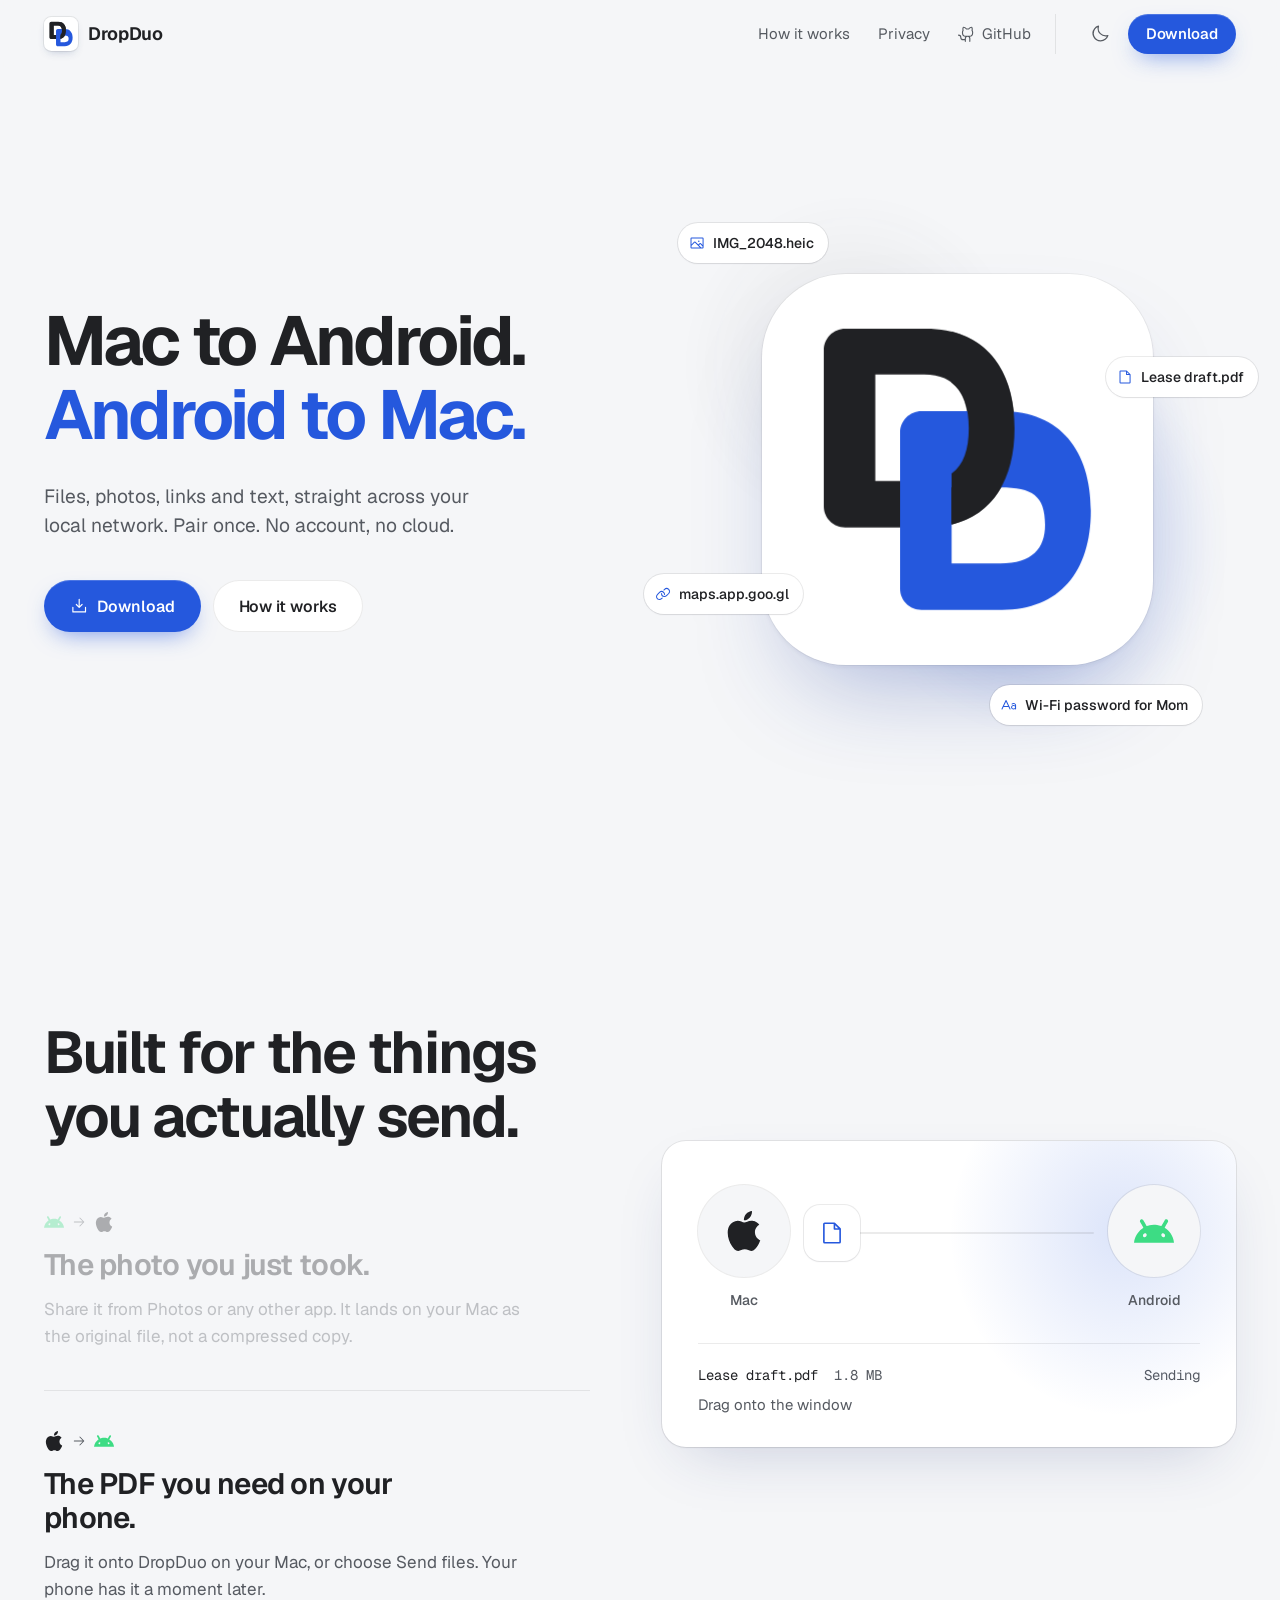
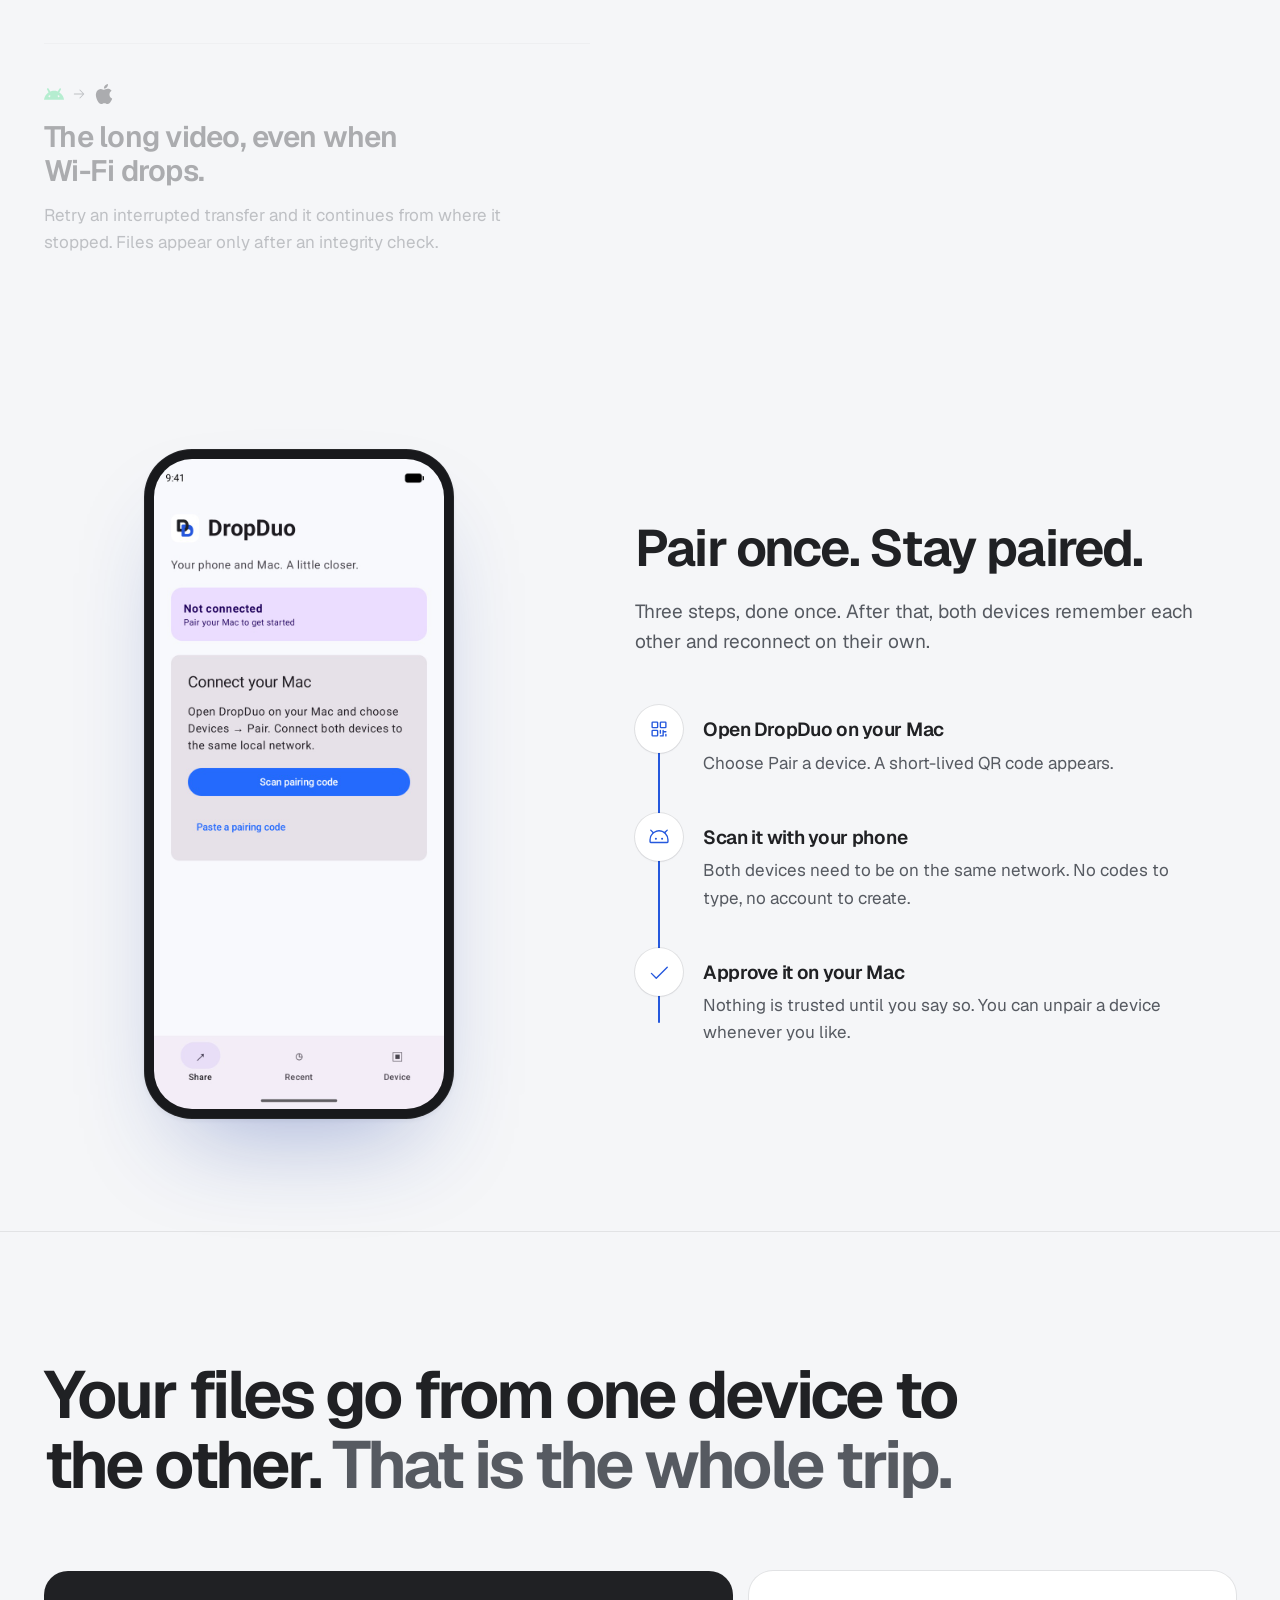
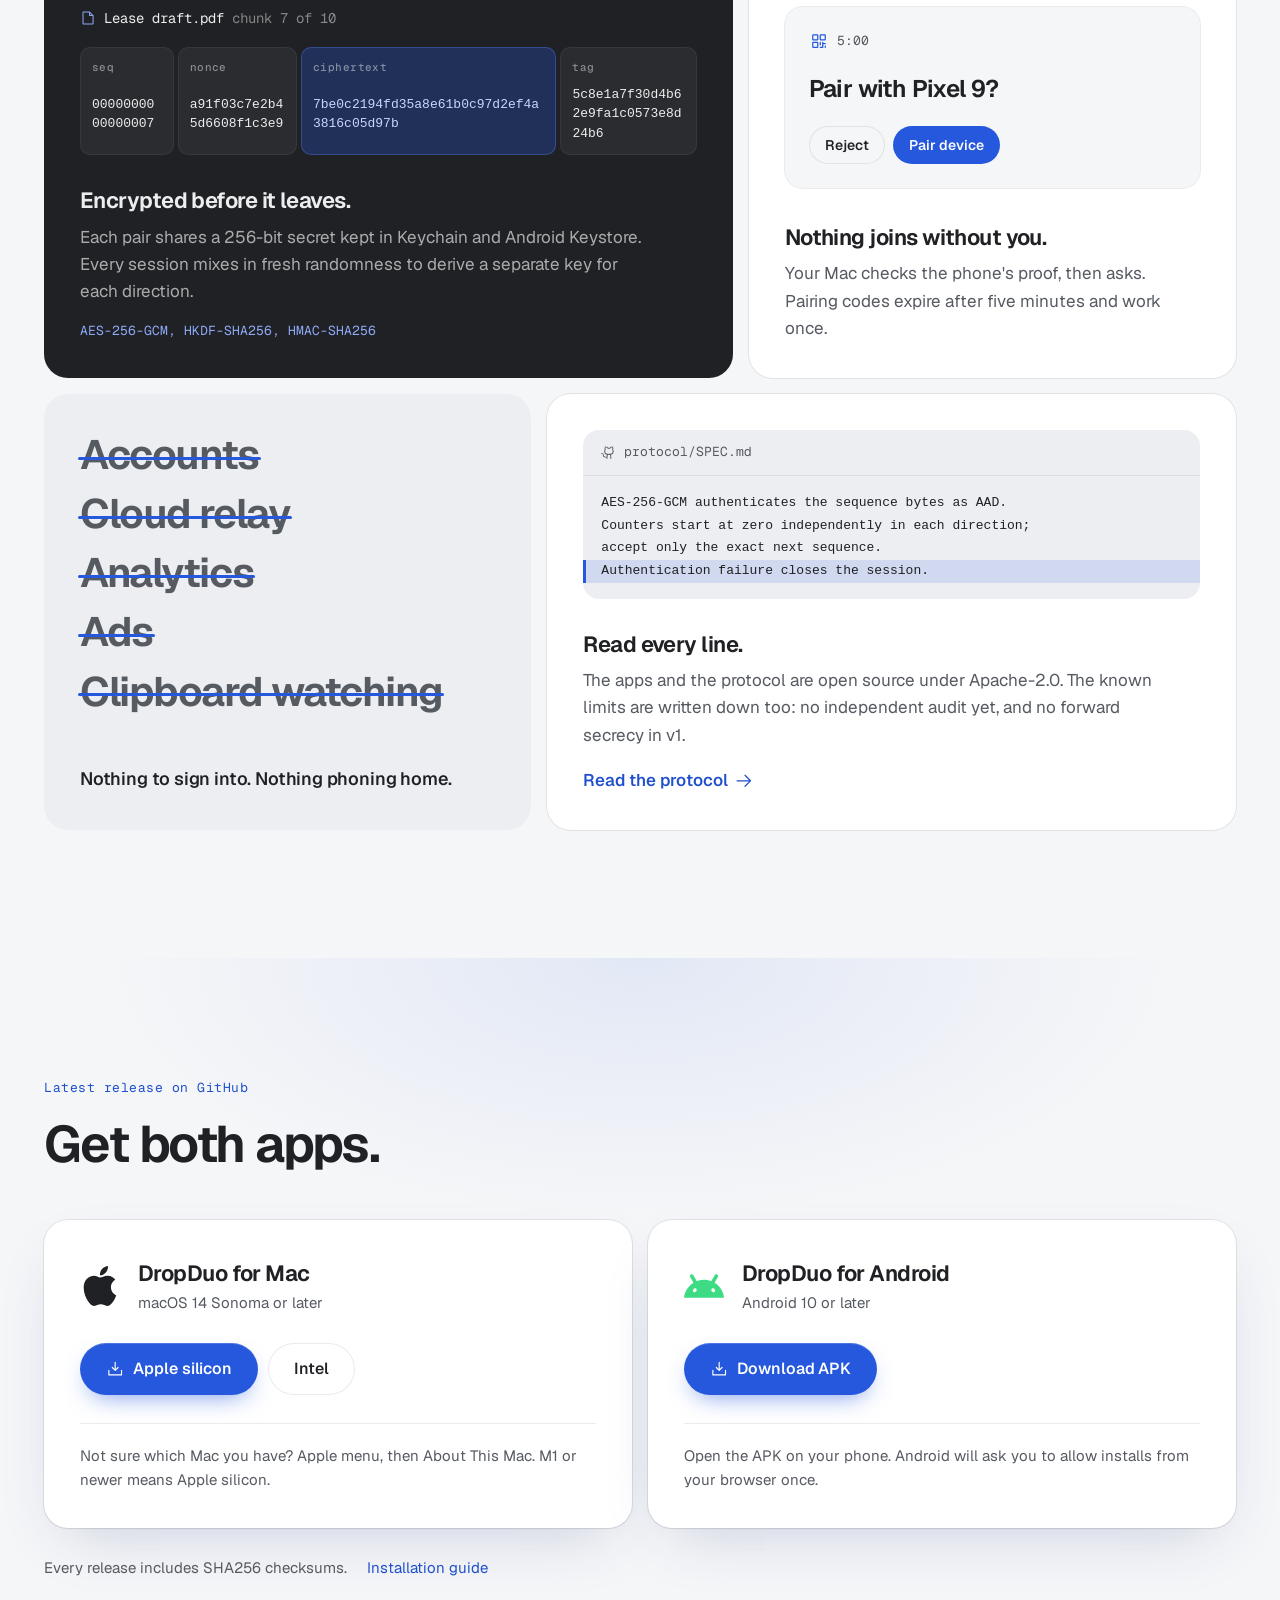
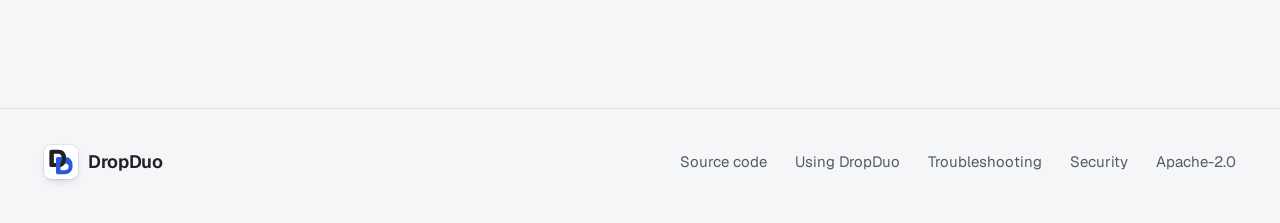
==== website/index.html @ bfbe0b77 "feat: turn privacy facts into concrete proof cards Replace the four icon-and-sentence facts with an " ====
<!doctype html>
<html lang="en">
<head>
  <meta charset="utf-8">
  <meta name="viewport" content="width=device-width, initial-scale=1, viewport-fit=cover">
  <title>DropDuo: share between your Mac and Android phone</title>
  <meta name="description" content="Native apps that send files, photos, links and text between your Mac and Android phone over your local network. Pair once. No account, no cloud.">
  <meta name="color-scheme" content="light dark">
  <meta name="theme-color" content="#F5F6F8">
  <meta property="og:type" content="website">
  <meta property="og:title" content="DropDuo">
  <meta property="og:description" content="Mac to Android. Android to Mac. Files, photos, links and text over your local network.">
  <meta property="og:image" content="assets/brand/dropduo-icon.png">
  <link rel="icon" href="assets/brand/dropduo-icon.svg" type="image/svg+xml">
  <link rel="apple-touch-icon" href="assets/brand/dropduo-icon.png">
  <link rel="preload" href="assets/fonts/Geist-Variable.woff2" as="font" type="font/woff2" crossorigin>
  <link rel="stylesheet" href="styles.css">
  <script>
    // Apply the saved or system theme before first paint to avoid a flash.
    (() => {
      const root = document.documentElement;
      let saved = null;
      try { saved = localStorage.getItem("dropduo:theme"); } catch {}
      const dark = saved ? saved === "dark" : matchMedia("(prefers-color-scheme: dark)").matches;
      root.dataset.theme = dark ? "dark" : "light";
      root.classList.add("js");
      document.querySelector('meta[name="theme-color"]').content = dark ? "#0D0E10" : "#F5F6F8";
    })();
  </script>
  <script src="main.js" defer></script>
</head>
<body>
  <!-- Mark geometry mirrors branding/mark.json. Regenerate both together if the mark changes. -->
  <svg width="0" height="0" class="sr-only" aria-hidden="true">
    <defs>
      <path id="dd-ink" fill-rule="evenodd" d="M 218 154 H 429 C 582 154 662 258 662 415 C 662 575 580 675 429 675 H 218 C 187 675 162 650 162 620 V 210 C 162 179 187 154 218 154 Z M 297 274 H 425 C 509 274 542 330 542 415 C 542 501 509 553 425 553 H 297 Z"/>
      <path id="dd-cobalt" fill-rule="evenodd" d="M 418 370 H 629 C 782 370 862 474 862 631 C 862 791 780 891 629 891 H 418 C 387 891 362 866 362 836 V 426 C 362 395 387 370 418 370 Z M 497 570 H 625 C 709 570 742 592 742 668 C 742 729 709 769 625 769 H 497 Z"/>
      <clipPath id="dd-front"><rect x="497" y="154" width="165" height="521"/></clipPath>
      <symbol id="dd-mark" viewBox="0 0 1024 1024">
        <g transform="translate(0 -10.5)">
          <use href="#dd-ink" fill="#202124"/>
          <use href="#dd-cobalt" fill="#2558DD"/>
          <use href="#dd-ink" fill="#202124" clip-path="url(#dd-front)"/>
        </g>
      </symbol>
    </defs>
  </svg>

  <a class="skip" href="#main">Skip to content</a>

  <header class="nav">
    <div class="wrap nav__inner">
      <a class="brand" href="#top" aria-label="DropDuo home">
        <span class="brand__tile"><svg aria-hidden="true"><use href="#dd-mark"/></svg></span>
        <span class="brand__name">DropDuo</span>
      </a>
      <nav class="nav__primary" aria-label="Primary">
        <ul class="nav__links">
          <li><a href="#pair">How it works</a></li>
          <li><a href="#privacy">Privacy</a></li>
          <li><a href="https://github.com/rohit-yadavv/dropduo"><svg class="i" aria-hidden="true"><use href="assets/icons.svg#github-logo"/></svg>GitHub</a></li>
        </ul>
      </nav>
      <div class="nav__actions">
        <button class="theme-toggle" type="button" data-theme-toggle aria-label="Switch to dark theme">
          <svg class="i theme-toggle__moon" aria-hidden="true"><use href="assets/icons.svg#moon"/></svg>
          <svg class="i theme-toggle__sun" aria-hidden="true"><use href="assets/icons.svg#sun"/></svg>
        </button>
        <a class="btn btn--small btn--primary" href="#download">Download</a>
      </div>
    </div>
  </header>

  <main id="main">
    <section class="hero" id="top">
      <div class="wrap hero__grid">
        <div class="hero__copy">
          <h1 class="hero__title">
            <span class="line"><span class="line__in">Mac to Android.</span></span>
            <span class="line line--cobalt"><span class="line__in">Android to Mac.</span></span>
          </h1>
          <p class="hero__sub enter" style="--d: 360ms">Files, photos, links and text, straight across your local network. Pair once. No account, no cloud.</p>
          <div class="hero__ctas enter" style="--d: 480ms">
            <a class="btn btn--primary" href="#download" data-platform-cta>
              <svg class="i" aria-hidden="true"><use href="assets/icons.svg#download-simple"/></svg>
              <span data-platform-label>Download</span>
            </a>
            <a class="btn btn--ghost" href="#pair">How it works</a>
          </div>
        </div>

        <div class="hero__visual" data-tilt aria-hidden="true">
          <div class="halo"></div>
          <div class="tile">
            <svg class="tile__mark" viewBox="0 0 1024 1024">
              <g transform="translate(0 -10.5)">
                <g class="d d--ink"><use href="#dd-ink" fill="#202124"/></g>
                <g class="d d--cobalt"><use href="#dd-cobalt" fill="#2558DD"/></g>
                <g class="d d--weave"><use href="#dd-ink" fill="#202124" clip-path="url(#dd-front)"/></g>
              </g>
            </svg>
          </div>
          <span class="chip chip--a" style="--d: 1050ms"><svg class="i"><use href="assets/icons.svg#image"/></svg>IMG_2048.heic</span>
          <span class="chip chip--b" style="--d: 1150ms"><svg class="i"><use href="assets/icons.svg#file"/></svg>Lease draft.pdf</span>
          <span class="chip chip--c" style="--d: 1250ms"><svg class="i"><use href="assets/icons.svg#link"/></svg>maps.app.goo.gl</span>
          <span class="chip chip--d" style="--d: 1350ms"><svg class="i"><use href="assets/icons.svg#text-aa"/></svg>Wi-Fi password for Mom</span>
        </div>
      </div>
    </section>

    <section class="sends" aria-labelledby="sends-title">
      <div class="wrap sends__grid">
        <div class="sends__list">
          <h2 class="section-title reveal" id="sends-title">Built for the things you actually send.</h2>
          <ol>
            <li class="send is-active" tabindex="0" data-dir="a2m" data-icon="image" data-name="IMG_2048.heic" data-size="4.2 MB" data-how="Android share sheet">
              <span class="send__dir"><svg class="i" aria-hidden="true"><use href="assets/icons.svg#brand-android"/></svg><span class="sr-only">Android to Mac</span><svg class="i send__arrow" aria-hidden="true"><use href="assets/icons.svg#arrow-right"/></svg><svg class="i" aria-hidden="true"><use href="assets/icons.svg#brand-apple"/></svg></span>
              <h3>The photo you just took.</h3>
              <p>Share it from Photos or any other app. It lands on your Mac as the original file, not a compressed copy.</p>
            </li>
            <li class="send" tabindex="0" data-dir="m2a" data-icon="file" data-name="Lease draft.pdf" data-size="1.8 MB" data-how="Drag onto the window">
              <span class="send__dir"><svg class="i" aria-hidden="true"><use href="assets/icons.svg#brand-apple"/></svg><span class="sr-only">Mac to Android</span><svg class="i send__arrow" aria-hidden="true"><use href="assets/icons.svg#arrow-right"/></svg><svg class="i" aria-hidden="true"><use href="assets/icons.svg#brand-android"/></svg></span>
              <h3>The PDF you need on your phone.</h3>
              <p>Drag it onto DropDuo on your Mac, or choose Send files. Your phone has it a moment later.</p>
            </li>
            <li class="send" tabindex="0" data-dir="a2m" data-icon="film-strip" data-name="Trip to Kasol.mov" data-size="2.4 GB" data-how="Resumes after a retry" data-mode="resume">
              <span class="send__dir"><svg class="i" aria-hidden="true"><use href="assets/icons.svg#brand-android"/></svg><span class="sr-only">Android to Mac</span><svg class="i send__arrow" aria-hidden="true"><use href="assets/icons.svg#arrow-right"/></svg><svg class="i" aria-hidden="true"><use href="assets/icons.svg#brand-apple"/></svg></span>
              <h3>The long video, even when Wi-Fi drops.</h3>
              <p>Retry an interrupted transfer and it continues from where it stopped. Files appear only after an integrity check.</p>
            </li>
          </ol>
        </div>

        <div class="stage" data-stage aria-hidden="true">
          <div class="stage__panel">
            <div class="stage__row">
              <div class="end" data-end="mac">
                <span class="end__disc"><svg><use href="assets/icons.svg#brand-apple"/></svg></span>
                <span class="end__name">Mac</span>
              </div>
              <div class="track" data-track>
                <span class="track__line"></span>
                <span class="track__fill" data-fill></span>
                <span class="token" data-token>
                  <span class="token__card"><svg class="i"><use data-token-icon href="assets/icons.svg#image"/></svg></span>
                </span>
              </div>
              <div class="end" data-end="android">
                <span class="end__disc end__disc--android"><svg><use href="assets/icons.svg#brand-android"/></svg></span>
                <span class="end__name">Android</span>
              </div>
            </div>
            <div class="stage__meta">
              <p class="stage__file"><span data-stage-name>IMG_2048.heic</span> <span class="stage__size" data-stage-size>4.2 MB</span></p>
              <p class="stage__status" data-stage-status>Ready</p>
            </div>
            <p class="stage__how" data-stage-how>Android share sheet</p>
          </div>
        </div>
      </div>
    </section>

    <section class="pair" id="pair" aria-labelledby="pair-title">
      <div class="wrap pair__grid">
        <div class="pair__device reveal">
          <div class="phone">
            <img class="shot--light" src="assets/img/android-home.jpg" width="720" height="1616" loading="lazy" decoding="async" alt="DropDuo on Android, ready to scan a pairing code from your Mac.">
            <img class="shot--dark" src="assets/img/android-home-dark.jpg" width="720" height="1616" loading="lazy" decoding="async" alt="DropDuo on Android, ready to scan a pairing code from your Mac.">
          </div>
        </div>
        <div class="pair__copy">
          <h2 class="section-title reveal" id="pair-title">Pair once. Stay paired.</h2>
          <p class="lede reveal">Three steps, done once. After that, both devices remember each other and reconnect on their own.</p>
          <ol class="steps">
            <li class="step reveal">
              <span class="step__icon"><svg class="i" aria-hidden="true"><use href="assets/icons.svg#qr-code"/></svg></span>
              <div>
                <h3>Open DropDuo on your Mac</h3>
                <p>Choose Pair a device. A short-lived QR code appears.</p>
              </div>
            </li>
            <li class="step reveal">
              <span class="step__icon"><svg class="i" aria-hidden="true"><use href="assets/icons.svg#android-logo"/></svg></span>
              <div>
                <h3>Scan it with your phone</h3>
                <p>Both devices need to be on the same network. No codes to type, no account to create.</p>
              </div>
            </li>
            <li class="step reveal">
              <span class="step__icon"><svg class="i" aria-hidden="true"><use href="assets/icons.svg#check"/></svg></span>
              <div>
                <h3>Approve it on your Mac</h3>
                <p>Nothing is trusted until you say so. You can unpair a device whenever you like.</p>
              </div>
            </li>
          </ol>
        </div>
      </div>
    </section>

    <section class="privacy" id="privacy" aria-labelledby="privacy-title">
      <div class="wrap">
        <h2 class="manifesto reveal" id="privacy-title">Your files go from one device to the other. <span>That is the whole trip.</span></h2>
        <ul class="facts">
          <li class="proof proof--wire reveal">
            <div class="wire" aria-hidden="true">
              <p class="wire__plain"><svg class="i"><use href="assets/icons.svg#file"/></svg>Lease draft.pdf <span data-wire-chunk>chunk 7 of 10</span></p>
              <div class="wire__frame" data-wire>
                <span class="seg seg--seq"><b>seq</b><code data-wire-seq>0000000000000007</code></span>
                <span class="seg seg--nonce"><b>nonce</b><code data-scramble="24">a91f03c7e2b45d6608f1c3e9</code></span>
                <span class="seg seg--cipher"><b>ciphertext</b><code data-scramble="40">7be0c2194fd35a8e61b0c97d2ef4a3816c05d97b</code></span>
                <span class="seg seg--tag"><b>tag</b><code data-scramble="32">5c8e1a7f30d4b62e9fa1c0573e8d24b6</code></span>
              </div>
            </div>
            <div class="proof__text">
              <h3>Encrypted before it leaves.</h3>
              <p>Each pair shares a 256-bit secret kept in Keychain and Android Keystore. Every session mixes in fresh randomness to derive a separate key for each direction.</p>
              <p class="proof__spec">AES-256-GCM, HKDF-SHA256, HMAC-SHA256</p>
            </div>
          </li>

          <li class="proof proof--approve reveal" style="--d: 80ms">
            <div class="approve" aria-hidden="true">
              <span class="approve__qr"><svg class="i"><use href="assets/icons.svg#qr-code"/></svg><span data-countdown>5:00</span></span>
              <p class="approve__ask">Pair with Pixel 9?</p>
              <span class="approve__buttons"><span class="approve__btn">Reject</span><span class="approve__btn approve__btn--yes">Pair device</span></span>
            </div>
            <div class="proof__text">
              <h3>Nothing joins without you.</h3>
              <p>Your Mac checks the phone's proof, then asks. Pairing codes expire after five minutes and work once.</p>
            </div>
          </li>

          <li class="proof proof--absent reveal">
            <h3 class="sr-only">What DropDuo does not have</h3>
            <ul class="absent">
              <li style="--i: 0">Accounts</li>
              <li style="--i: 1">Cloud relay</li>
              <li style="--i: 2">Analytics</li>
              <li style="--i: 3">Ads</li>
              <li style="--i: 4">Clipboard watching</li>
            </ul>
            <p class="proof__note">Nothing to sign into. Nothing phoning home.</p>
          </li>

          <li class="proof proof--spec reveal" style="--d: 80ms">
            <figure class="spec">
              <figcaption><svg class="i" aria-hidden="true"><use href="assets/icons.svg#github-logo"/></svg>protocol/SPEC.md</figcaption>
              <pre><code><span class="spec__line">AES-256-GCM authenticates the sequence bytes as AAD.</span><span class="spec__line">Counters start at zero independently in each direction;</span><span class="spec__line">accept only the exact next sequence.</span><span class="spec__line spec__line--mark">Authentication failure closes the session.</span></code></pre>
            </figure>
            <div class="proof__text">
              <h3>Read every line.</h3>
              <p>The apps and the protocol are open source under Apache-2.0. The known limits are written down too: no independent audit yet, and no forward secrecy in v1.</p>
              <a class="proof__link" href="https://github.com/rohit-yadavv/dropduo/blob/develop/protocol/SPEC.md">Read the protocol<svg class="i" aria-hidden="true"><use href="assets/icons.svg#arrow-right"/></svg></a>
            </div>
          </li>
        </ul>
      </div>
    </section>

    <section class="download" id="download" aria-labelledby="download-title">
      <div class="wrap">
        <p class="eyebrow reveal" data-release-status>Checking the latest release</p>
        <h2 class="section-title reveal" id="download-title">Get both apps.</h2>

        <div class="platforms" data-release-state="loading">
          <article class="platform reveal" data-platform="mac">
            <div class="platform__head">
              <svg class="platform__logo" aria-hidden="true"><use href="assets/icons.svg#brand-apple"/></svg>
              <div>
                <h3>DropDuo for Mac</h3>
                <p class="platform__req">macOS 14 Sonoma or later</p>
              </div>
            </div>
            <div class="platform__actions" data-ready>
              <a class="btn btn--primary" data-asset="mac-arm64" href="https://github.com/rohit-yadavv/dropduo/releases">
                <svg class="i" aria-hidden="true"><use href="assets/icons.svg#download-simple"/></svg>Apple silicon
              </a>
              <a class="btn btn--ghost" data-asset="mac-x86_64" href="https://github.com/rohit-yadavv/dropduo/releases">Intel</a>
            </div>
            <div class="platform__skeleton" aria-hidden="true"><span></span><span></span></div>
            <p class="platform__soon" data-soon>Signed build arrives with the first public release.</p>
            <p class="platform__note">Not sure which Mac you have? Apple menu, then About This Mac. M1 or newer means Apple silicon.</p>
          </article>

          <article class="platform reveal" style="--d: 80ms" data-platform="android">
            <div class="platform__head">
              <svg class="platform__logo platform__logo--android" aria-hidden="true"><use href="assets/icons.svg#brand-android"/></svg>
              <div>
                <h3>DropDuo for Android</h3>
                <p class="platform__req">Android 10 or later</p>
              </div>
            </div>
            <div class="platform__actions" data-ready>
              <a class="btn btn--primary" data-asset="android" href="https://github.com/rohit-yadavv/dropduo/releases">
                <svg class="i" aria-hidden="true"><use href="assets/icons.svg#download-simple"/></svg>Download APK
              </a>
            </div>
            <div class="platform__skeleton" aria-hidden="true"><span></span></div>
            <p class="platform__soon" data-soon>Signed build arrives with the first public release.</p>
            <p class="platform__note">Open the APK on your phone. Android will ask you to allow installs from your browser once.</p>
          </article>

          <div class="pending" data-pending>
            <h3>The first public release is on its way.</h3>
            <p>Until it ships, testers can try development builds from GitHub. Watch the repository to hear when signed releases land.</p>
            <div class="pending__actions">
              <a class="btn btn--primary" href="https://github.com/rohit-yadavv/dropduo/blob/develop/docs/downloads.md#development-downloads-available-now">Development builds</a>
              <a class="btn btn--ghost" href="https://github.com/rohit-yadavv/dropduo/releases">
                <svg class="i" aria-hidden="true"><use href="assets/icons.svg#github-logo"/></svg>Watch releases
              </a>
            </div>
          </div>
        </div>

        <p class="fineprint reveal">
          <span data-release-notes>Every release includes SHA256 checksums.</span>
          <a href="https://github.com/rohit-yadavv/dropduo/blob/develop/docs/downloads.md">Installation guide</a>
        </p>
      </div>
    </section>
  </main>

  <footer class="footer">
    <div class="wrap footer__inner">
      <a class="brand" href="#top" aria-label="DropDuo home">
        <span class="brand__tile"><svg aria-hidden="true"><use href="#dd-mark"/></svg></span>
        <span class="brand__name">DropDuo</span>
      </a>
      <ul class="footer__links">
        <li><a href="https://github.com/rohit-yadavv/dropduo">Source code</a></li>
        <li><a href="https://github.com/rohit-yadavv/dropduo/blob/develop/docs/usage.md">Using DropDuo</a></li>
        <li><a href="https://github.com/rohit-yadavv/dropduo/blob/develop/docs/troubleshooting.md">Troubleshooting</a></li>
        <li><a href="https://github.com/rohit-yadavv/dropduo/blob/develop/SECURITY.md">Security</a></li>
        <li><a href="https://github.com/rohit-yadavv/dropduo/blob/develop/LICENSE">Apache-2.0</a></li>
      </ul>
    </div>
  </footer>
</body>
</html>
---- website/styles.css ----
/*
  DropDuo website.
  Palette follows branding/README.md: ink #202124, cobalt #2558DD, white tile.
  Shape rule: interactive controls are full pills, surfaces use --radius (24px),
  the app tile uses the icon's 220/1024 corner ratio.
  Layers: nav 10, skip link 20. Nothing else sets z-index.
*/

@font-face {
  font-family: "Geist";
  src: url("assets/fonts/Geist-Variable.woff2") format("woff2");
  font-weight: 100 900;
  font-display: swap;
}

@font-face {
  font-family: "Geist Mono";
  src: url("assets/fonts/GeistMono-Variable.woff2") format("woff2");
  font-weight: 100 900;
  font-display: swap;
}

:root {
  --ink: #202124;
  --cobalt: #2558DD;
  --cobalt-deep: #1C47B8;

  --bg: #F5F6F8;
  --surface: #FFFFFF;
  --surface-2: #ECEEF2;
  --text: #202124;
  --muted: #565A61;
  --line: rgb(32 33 36 / 0.09);
  --accent-text: #1F4FCC;
  --icon: #2558DD;
  --headline-accent: #2558DD;
  --token-bg: #FFFFFF;
  --wire-bg: #202124;
  --shadow: 0 1px 2px rgb(32 40 70 / 0.06), 0 24px 60px -24px rgb(32 52 120 / 0.22);
  --shadow-lg: 0 2px 4px rgb(32 40 70 / 0.06), 0 50px 100px -40px rgb(28 60 160 / 0.38);

  --radius: 24px;
  --ease: cubic-bezier(0.16, 1, 0.3, 1);
  --spring: cubic-bezier(0.34, 1.36, 0.64, 1);
  --font: "Geist", ui-sans-serif, -apple-system, BlinkMacSystemFont, "Segoe UI", Roboto, sans-serif;
  --mono: "Geist Mono", ui-monospace, "SF Mono", Menlo, monospace;

  color-scheme: light dark;
}

:root[data-theme="dark"] {
  --bg: #0D0E10;
  --surface: #16181B;
  --surface-2: #1D2024;
  --text: #ECEDEF;
  --muted: #A0A5AD;
  --line: rgb(255 255 255 / 0.08);
  --accent-text: #8EA9F7;
  --shadow: 0 1px 0 rgb(255 255 255 / 0.04) inset, 0 24px 60px -24px rgb(0 0 0 / 0.7);
  --shadow-lg: 0 50px 100px -40px rgb(0 0 0 / 0.8), 0 0 0 1px rgb(255 255 255 / 0.06);
  --icon: #6E92F2;
  --headline-accent: #5B83F0;
  --token-bg: #1D2024;
  --wire-bg: #121A2E;
  color-scheme: dark;
}

:root[data-theme="light"] { color-scheme: light; }

*,
*::before,
*::after { box-sizing: border-box; }

html {
  -webkit-text-size-adjust: 100%;
  scroll-behavior: smooth;
  scroll-padding-top: 88px;
}

body {
  margin: 0;
  background: var(--bg);
  color: var(--text);
  font-family: var(--font);
  font-size: 1.0625rem;
  line-height: 1.6;
  -webkit-font-smoothing: antialiased;
  text-rendering: optimizeLegibility;
  overflow-x: hidden;
}

h1, h2, h3, p, ul, ol { margin: 0; }
ul, ol { padding: 0; list-style: none; }
img { display: block; max-width: 100%; height: auto; }
a { color: inherit; text-decoration: none; }

:focus-visible {
  outline: 2px solid var(--cobalt);
  outline-offset: 3px;
  border-radius: 8px;
}

.sr-only {
  position: absolute;
  width: 1px;
  height: 1px;
  overflow: hidden;
  clip: rect(0 0 0 0);
  white-space: nowrap;
}

.skip {
  position: fixed;
  top: 12px;
  left: 12px;
  z-index: 20;
  padding: 10px 16px;
  border-radius: 999px;
  background: var(--ink);
  color: #fff;
  transform: translateY(-200%);
}
.skip:focus { transform: none; }

.wrap {
  width: 100%;
  max-width: 1240px;
  margin: 0 auto;
  padding: 0 24px;
}

.i {
  width: 1.15em;
  height: 1.15em;
  flex: none;
}

/* Buttons */

.btn {
  display: inline-flex;
  align-items: center;
  justify-content: center;
  gap: 0.55em;
  min-height: 52px;
  padding: 0 26px;
  border-radius: 999px;
  font-weight: 560;
  font-size: 1rem;
  letter-spacing: -0.005em;
  white-space: nowrap;
  transition: transform 0.35s var(--ease), background-color 0.25s, box-shadow 0.35s var(--ease), color 0.25s;
}
.btn:active { transform: translateY(1px) scale(0.98); }

.btn--primary {
  background: var(--cobalt);
  color: #fff;
  box-shadow: 0 1px 0 rgb(255 255 255 / 0.18) inset, 0 10px 24px -10px rgb(37 88 221 / 0.65);
}
.btn--primary:hover {
  background: var(--cobalt-deep);
  box-shadow: 0 1px 0 rgb(255 255 255 / 0.18) inset, 0 16px 32px -12px rgb(37 88 221 / 0.75);
}

.btn--ghost {
  color: var(--text);
  box-shadow: 0 0 0 1px var(--line) inset;
  background: var(--surface);
}
.btn--ghost:hover { box-shadow: 0 0 0 1px color-mix(in srgb, var(--text) 30%, transparent) inset; }

.btn--small {
  min-height: 40px;
  padding: 0 18px;
  font-size: 0.9375rem;
}

/* Navigation */

.nav {
  position: sticky;
  top: 0;
  z-index: 10;
  background: color-mix(in srgb, var(--bg) 78%, transparent);
  backdrop-filter: saturate(170%) blur(18px);
  -webkit-backdrop-filter: saturate(170%) blur(18px);
  border-bottom: 1px solid transparent;
  transition: border-color 0.3s;
}
.nav.is-scrolled { border-bottom-color: var(--line); }

@media (prefers-reduced-transparency: reduce) {
  .nav { background: var(--bg); backdrop-filter: none; -webkit-backdrop-filter: none; }
}

.nav__inner {
  display: flex;
  align-items: center;
  justify-content: space-between;
  height: 68px;
}

.brand {
  display: inline-flex;
  align-items: center;
  gap: 10px;
  font-weight: 650;
  font-size: 1.125rem;
  letter-spacing: -0.02em;
}
.brand__tile {
  display: grid;
  place-items: center;
  width: 34px;
  height: 34px;
  border-radius: 21.5%;
  background: #fff;
  box-shadow: 0 0 0 1px rgb(32 33 36 / 0.08), 0 4px 10px -4px rgb(32 52 120 / 0.3);
}
.brand__tile svg { width: 100%; height: 100%; }

.nav__primary { margin-left: auto; }

.nav__links {
  display: flex;
  align-items: center;
  gap: 28px;
  font-size: 0.9375rem;
  color: var(--muted);
}
.nav__links a {
  display: inline-flex;
  align-items: center;
  gap: 6px;
  height: 40px;
  transition: color 0.2s;
}
.nav__links a:hover { color: var(--text); }
.nav__links .i { width: 18px; height: 18px; }

/* Utility actions sit apart from the text links, behind a hairline. */
.nav__actions {
  display: flex;
  align-items: center;
  gap: 8px;
  margin-left: 24px;
  padding-left: 24px;
  border-left: 1px solid var(--line);
}

@media (max-width: 767px) {
  .nav__primary { display: none; }
  .nav__actions { margin-left: auto; padding-left: 0; border-left: 0; }
}

/* Theme toggle */

.theme-toggle {
  position: relative;
  display: grid;
  place-items: center;
  width: 40px;
  height: 40px;
  padding: 0;
  border: 0;
  border-radius: 999px;
  background: transparent;
  color: var(--muted);
  cursor: pointer;
  transition: color 0.2s, background-color 0.2s, transform 0.35s var(--ease);
}
.theme-toggle:hover { color: var(--text); background: var(--surface-2); }
.theme-toggle:active { transform: scale(0.94); }
.theme-toggle .i {
  position: absolute;
  width: 20px;
  height: 20px;
  transition: opacity 0.3s var(--ease), transform 0.5s var(--spring);
}
.theme-toggle .theme-toggle__sun { opacity: 0; transform: rotate(-90deg) scale(0.5); }
:root[data-theme="dark"] .theme-toggle .theme-toggle__sun { opacity: 1; transform: none; }
:root[data-theme="dark"] .theme-toggle .theme-toggle__moon { opacity: 0; transform: rotate(90deg) scale(0.5); }

.shot--dark { display: none; }
:root[data-theme="dark"] .shot--light { display: none; }
:root[data-theme="dark"] .shot--dark { display: block; }

::view-transition-old(root),
::view-transition-new(root) { animation-duration: 0.45s; }

/* Hero */

.hero {
  position: relative;
  overflow: clip;
}

.hero__grid {
  display: grid;
  grid-template-columns: minmax(0, 1.05fr) minmax(0, 1fr);
  align-items: center;
  gap: 48px;
  min-height: calc(100dvh - 68px);
  padding-top: 40px;
  padding-bottom: 72px;
}

.hero__title {
  font-size: clamp(2.5rem, 5.4vw, 4.6rem);
  font-weight: 680;
  line-height: 1.02;
  letter-spacing: -0.045em;
}
.hero__title .line {
  display: block;
  overflow: clip;
  padding-bottom: 0.06em;
}
.hero__title .line__in { display: inline-block; }
.line--cobalt { color: var(--headline-accent); }


.hero__sub {
  margin-top: 28px;
  max-width: 34ch;
  font-size: clamp(1.125rem, 1.5vw, 1.3125rem);
  line-height: 1.5;
  color: var(--muted);
}

.hero__ctas {
  display: flex;
  flex-wrap: wrap;
  gap: 12px;
  margin-top: 40px;
}

.hero__visual {
  --rx: 0deg;
  --ry: 0deg;
  position: relative;
  aspect-ratio: 1;
  width: min(100%, 560px);
  justify-self: center;
  perspective: 1200px;
}

.halo {
  position: absolute;
  inset: -12%;
  background:
    radial-gradient(closest-side at 62% 60%, rgb(37 88 221 / 0.22), transparent 70%),
    radial-gradient(closest-side at 35% 35%, rgb(32 33 36 / 0.08), transparent 70%);
  filter: blur(8px);
  pointer-events: none;
}

.tile {
  position: absolute;
  inset: 15%;
  border-radius: 21.5%;
  background: #fff;
  box-shadow: var(--shadow-lg), 0 0 0 1px rgb(32 33 36 / 0.05);
  transform: rotateX(var(--rx)) rotateY(var(--ry));
  transform-style: preserve-3d;
  transition: transform 0.6s var(--ease);
}
.tile__mark { width: 100%; height: 100%; overflow: visible; }
.tile__mark .d { transform-box: view-box; }

.chip {
  position: absolute;
  display: inline-flex;
  align-items: center;
  gap: 8px;
  padding: 9px 14px 9px 11px;
  border-radius: 999px;
  background: var(--surface);
  color: var(--text);
  font-size: 0.875rem;
  font-weight: 520;
  white-space: nowrap;
  box-shadow: var(--shadow), 0 0 0 1px var(--line);
}
.chip .i { color: var(--icon); }

.chip--a { top: 6%; left: 0; }
.chip--b { top: 30%; right: -4%; }
.chip--c { bottom: 24%; left: -6%; }
.chip--d { bottom: 4%; right: 6%; }

/* Section headings */

.section-title {
  max-width: 18ch;
  font-size: clamp(2rem, 4vw, 3.25rem);
  font-weight: 650;
  line-height: 1.08;
  letter-spacing: -0.035em;
}

/* Things you send: a list that drives a sticky transfer stage */

.sends { padding: 120px 0 40px; }

.sends__grid {
  display: grid;
  grid-template-columns: minmax(0, 1fr) minmax(0, 1.05fr);
  gap: 72px;
  align-items: start;
}

.sends .section-title {
  max-width: 13ch;
  font-size: clamp(2.25rem, 4.6vw, 3.75rem);
}
.sends__list ol { margin-top: 24px; }

.send {
  padding: 40px 0;
  cursor: pointer;
  transition: opacity 0.5s var(--ease);
}
.send + .send { border-top: 1px solid var(--line); }
.send:focus-visible { outline-offset: 6px; }
.js .send { opacity: 0.34; }
.js .send.is-active,
.js .send:hover,
.js .send:focus-visible { opacity: 1; }

.send__dir {
  display: inline-flex;
  align-items: center;
  gap: 8px;
  margin-bottom: 16px;
  color: var(--text);
}
.send__dir .i { width: 20px; height: 20px; }
.send__dir .send__arrow { width: 14px; height: 14px; color: var(--muted); }
.send__dir svg:has(use[href$="brand-android"]) { color: #3DDC84; }

.send h3 {
  max-width: 20ch;
  font-size: clamp(1.5rem, 2.3vw, 1.875rem);
  font-weight: 620;
  line-height: 1.15;
  letter-spacing: -0.025em;
}
.send p { margin-top: 14px; max-width: 44ch; color: var(--muted); }

.stage {
  position: sticky;
  top: calc(50dvh - 170px);
  margin-top: 120px;
}

.stage__panel {
  position: relative;
  overflow: hidden;
  padding: 44px 36px 30px;
  border-radius: var(--radius);
  background: var(--surface);
  box-shadow: 0 0 0 1px var(--line), var(--shadow);
}

/* Soft light that sits behind whichever device is receiving. */
.stage__panel::before {
  content: "";
  position: absolute;
  top: -30%;
  left: -10%;
  width: 60%;
  height: 120%;
  background: radial-gradient(closest-side, rgb(37 88 221 / 0.16), transparent);
  pointer-events: none;
  transform: translateX(var(--glow, 0%));
  transition: transform 0.9s var(--ease);
}
.stage[data-dir="m2a"] .stage__panel::before { --glow: 100%; }

.stage__row {
  position: relative;
  display: grid;
  grid-template-columns: auto minmax(0, 1fr) auto;
  align-items: center;
  gap: 14px;
}

.end { display: grid; justify-items: center; gap: 12px; }
.end__disc {
  position: relative;
  display: grid;
  place-items: center;
  width: 92px;
  height: 92px;
  border-radius: 999px;
  background: var(--bg);
  color: var(--text);
  box-shadow: 0 0 0 1px var(--line);
}
.end__disc svg { width: 40px; height: 40px; }
.end__disc--android { color: #3DDC84; }
.end__disc::after {
  content: "";
  position: absolute;
  inset: -7px;
  border-radius: inherit;
  border: 2px solid var(--cobalt);
  opacity: 0;
}
.end.is-receiving .end__disc::after { animation: ring 1.1s var(--ease); }
.end__name { color: var(--muted); font-size: 0.875rem; font-weight: 520; }

.track { position: relative; height: 64px; margin-bottom: 30px; }
.track__line,
.track__fill {
  position: absolute;
  top: 50%;
  left: 0;
  right: 0;
  height: 2px;
  margin-top: -1px;
  border-radius: 2px;
  background: var(--line);
}
.track__fill {
  background: var(--cobalt);
  transform: scaleX(0);
  transform-origin: left;
}
.track.is-broken .track__line {
  background: repeating-linear-gradient(90deg, var(--muted) 0 5px, transparent 5px 11px);
  opacity: 0.45;
}
.track.is-broken .track__fill { opacity: 0.3; }

.token {
  position: absolute;
  top: 50%;
  left: 0;
  margin-top: -28px;
  will-change: transform;
}
.token__card {
  display: grid;
  place-items: center;
  width: 56px;
  height: 56px;
  border-radius: 16px;
  background: var(--token-bg);
  color: var(--icon);
  box-shadow: 0 0 0 1px var(--line), var(--shadow);
}
.token__card .i { width: 26px; height: 26px; }

.stage__meta {
  display: flex;
  flex-wrap: wrap;
  justify-content: space-between;
  align-items: baseline;
  gap: 8px 16px;
  margin-top: 32px;
  padding-top: 20px;
  border-top: 1px solid var(--line);
  font-family: var(--mono);
  font-size: 0.875rem;
}
.stage__size { margin-left: 8px; color: var(--muted); }
.stage__status { color: var(--accent-text); }
.stage__status.is-quiet { color: var(--muted); }
.stage__how { margin-top: 6px; color: var(--muted); font-size: 0.9375rem; }

/* Pairing */

.pair { padding: 112px 0; }

.pair__grid {
  display: grid;
  grid-template-columns: minmax(0, 0.85fr) minmax(0, 1fr);
  gap: 80px;
  align-items: center;
}

.pair__device { display: grid; place-items: center; }

.phone {
  width: min(100%, 310px);
  padding: 10px;
  border-radius: 48px;
  background: #18191C;
  box-shadow: var(--shadow-lg), 0 0 0 1px rgb(255 255 255 / 0.06) inset;
}
.phone img {
  width: 100%;
  border-radius: 38px;
}

.lede {
  margin-top: 20px;
  max-width: 44ch;
  font-size: 1.1875rem;
  color: var(--muted);
}

.steps {
  position: relative;
  display: grid;
  gap: 36px;
  margin-top: 48px;
}
.steps::before,
.steps::after {
  content: "";
  position: absolute;
  top: 24px;
  bottom: 24px;
  left: 23px;
  width: 2px;
  border-radius: 2px;
  background: var(--line);
}
.steps::after {
  background: var(--cobalt);
  transform-origin: top;
}

.step {
  position: relative;
  display: grid;
  grid-template-columns: 48px minmax(0, 1fr);
  gap: 20px;
  align-items: start;
}
.step h3 { font-size: 1.1875rem; font-weight: 620; letter-spacing: -0.015em; margin-top: 10px; }
.step p { color: var(--muted); margin-top: 4px; max-width: 46ch; }
.step__icon {
  position: relative;
  z-index: 1;
  display: grid;
  place-items: center;
  width: 48px;
  height: 48px;
  border-radius: 999px;
  background: var(--surface);
  color: var(--icon);
  box-shadow: 0 0 0 1px var(--line), var(--shadow);
}
.step__icon .i { width: 22px; height: 22px; }

/* Privacy */

.privacy {
  padding: 128px 0;
  border-top: 1px solid var(--line);
}

.manifesto {
  max-width: 22ch;
  font-size: clamp(2.25rem, 5.2vw, 4.5rem);
  font-weight: 650;
  line-height: 1.04;
  letter-spacing: -0.045em;
}
.manifesto span { color: var(--muted); }

.facts {
  display: grid;
  grid-template-columns: repeat(12, minmax(0, 1fr));
  gap: 16px;
  margin-top: 72px;
}

.proof {
  position: relative;
  display: flex;
  flex-direction: column;
  gap: 32px;
  padding: 36px;
  border-radius: var(--radius);
  background: var(--surface);
  box-shadow: 0 0 0 1px var(--line);
  overflow: hidden;
}
.proof h3 { font-size: 1.375rem; font-weight: 640; letter-spacing: -0.025em; line-height: 1.2; }
.proof__text p { margin-top: 10px; max-width: 52ch; color: var(--muted); }
.proof__text .proof__spec {
  margin-top: 16px;
  font-family: var(--mono);
  font-size: 0.8125rem;
  color: var(--accent-text);
}

.proof--wire { grid-column: span 7; justify-content: space-between; background: var(--wire-bg); color: #ECEDEF; box-shadow: none; }
.proof--wire .proof__text p { color: rgb(236 237 239 / 0.68); }
.proof--wire .proof__text .proof__spec { color: #8EA9F7; }
.proof--approve { grid-column: span 5; justify-content: space-between; }
.proof--absent { grid-column: span 5; justify-content: space-between; background: var(--surface-2); box-shadow: none; }
.proof--spec { grid-column: span 7; }

/* Encrypted frame: layout mirrors protocol/SPEC.md (8-byte seq, 12-byte nonce, ciphertext, 16-byte tag). */
.wire { display: grid; gap: 18px; }
.wire__plain {
  display: inline-flex;
  align-items: center;
  gap: 8px;
  font-family: var(--mono);
  font-size: 0.875rem;
}
.wire__plain .i { color: #8EA9F7; }
.wire__plain span { color: rgb(236 237 239 / 0.5); }
.wire__frame {
  display: grid;
  grid-template-columns: 1.1fr 1.4fr 3fr 1.6fr;
  gap: 4px;
  font-family: var(--mono);
}
.seg {
  display: grid;
  gap: 8px;
  min-width: 0;
  padding: 12px;
  border-radius: 10px;
  background: rgb(255 255 255 / 0.05);
  box-shadow: 0 0 0 1px rgb(255 255 255 / 0.06) inset;
}
.seg b { font-weight: 500; font-size: 0.6875rem; letter-spacing: 0.04em; color: rgb(236 237 239 / 0.5); }
.seg code {
  font-size: 0.8125rem;
  line-height: 1.5;
  color: #ECEDEF;
  word-break: break-all;
}
.seg--cipher { background: rgb(37 88 221 / 0.28); box-shadow: 0 0 0 1px rgb(91 131 240 / 0.35) inset; }
.seg--cipher code { color: #C9D6FB; }

.approve {
  display: grid;
  justify-items: start;
  gap: 18px;
  padding: 24px;
  border-radius: 18px;
  background: var(--bg);
  box-shadow: 0 0 0 1px var(--line);
}
.approve__qr {
  display: inline-flex;
  align-items: center;
  gap: 8px;
  font-family: var(--mono);
  font-size: 0.8125rem;
  color: var(--muted);
  font-variant-numeric: tabular-nums;
}
.approve__qr .i { width: 20px; height: 20px; color: var(--icon); }
.approve__ask { font-size: 1.5rem; font-weight: 640; letter-spacing: -0.025em; }
.approve__buttons { display: flex; gap: 8px; }
.approve__btn {
  padding: 8px 16px;
  border-radius: 999px;
  font-size: 0.875rem;
  font-weight: 560;
  box-shadow: 0 0 0 1px var(--line) inset;
}
.approve__btn--yes { background: var(--cobalt); color: #fff; box-shadow: none; }

.absent { display: grid; gap: 10px; }
.absent li {
  position: relative;
  justify-self: start;
  font-size: clamp(1.625rem, 3.2vw, 2.625rem);
  font-weight: 640;
  letter-spacing: -0.035em;
  line-height: 1.2;
  color: var(--muted);
}
.absent li::after {
  content: "";
  position: absolute;
  left: -2px;
  right: -2px;
  top: 54%;
  height: 3px;
  border-radius: 3px;
  background: var(--cobalt);
  transform-origin: left;
}
.proof__note { color: var(--text); font-size: 1.125rem; font-weight: 560; letter-spacing: -0.01em; }

.spec {
  margin: 0;
  border-radius: 16px;
  background: var(--surface-2);
  overflow: hidden;
}
.spec figcaption {
  display: flex;
  align-items: center;
  gap: 8px;
  padding: 12px 18px;
  border-bottom: 1px solid var(--line);
  font-family: var(--mono);
  font-size: 0.8125rem;
  color: var(--muted);
}
.spec pre {
  margin: 0;
  padding: 16px 0;
  font-family: var(--mono);
  font-size: 0.8125rem;
  line-height: 1.75;
  white-space: pre-wrap;
}
.spec__line { display: block; padding: 0 18px; color: var(--text); }
.spec__line--mark {
  background: color-mix(in srgb, var(--cobalt) 14%, transparent);
  box-shadow: inset 3px 0 0 var(--cobalt);
}
.proof__link {
  display: inline-flex;
  align-items: center;
  gap: 6px;
  margin-top: 18px;
  color: var(--accent-text);
  font-weight: 560;
}
.proof__link .i { transition: transform 0.3s var(--ease); }
.proof__link:hover .i { transform: translateX(3px); }

/* Download */

.download {
  padding: 120px 0 128px;
  background:
    radial-gradient(60% 50% at 50% 0%, color-mix(in srgb, var(--cobalt) 9%, transparent), transparent 70%);
}

.eyebrow {
  margin-bottom: 18px;
  font-family: var(--mono);
  font-size: 0.8125rem;
  letter-spacing: 0.04em;
  color: var(--accent-text);
  min-height: 1.5em;
}

.platforms {
  display: grid;
  grid-template-columns: repeat(2, minmax(0, 1fr));
  gap: 16px;
  margin-top: 48px;
}

.platform {
  display: flex;
  flex-direction: column;
  gap: 28px;
  padding: 36px;
  border-radius: var(--radius);
  background: var(--surface);
  box-shadow: 0 0 0 1px var(--line), var(--shadow);
}
.platform.is-suggested { box-shadow: 0 0 0 2px var(--cobalt), var(--shadow); }

.platform__head { display: flex; align-items: center; gap: 18px; }
.platform__head h3 { font-size: 1.375rem; font-weight: 640; letter-spacing: -0.025em; }
.platform__req { color: var(--muted); font-size: 0.9375rem; }
.platform__logo { width: 40px; height: 40px; flex: none; color: var(--text); }
.platform__logo--android { color: #3DDC84; }

.platform__actions { display: flex; flex-wrap: wrap; gap: 10px; }
.platform__note {
  margin-top: auto;
  padding-top: 20px;
  border-top: 1px solid var(--line);
  color: var(--muted);
  font-size: 0.9375rem;
}

.platform__skeleton { display: none; gap: 10px; }
.platform__soon {
  display: none;
  align-self: flex-start;
  padding: 8px 14px;
  border-radius: 999px;
  background: var(--surface-2);
  color: var(--muted);
  font-size: 0.9375rem;
}
.platform__skeleton span {
  display: block;
  width: 168px;
  height: 52px;
  border-radius: 999px;
  background: linear-gradient(90deg, var(--surface-2) 0%, color-mix(in srgb, var(--surface-2) 40%, var(--surface)) 50%, var(--surface-2) 100%);
  background-size: 200% 100%;
}
.platform__skeleton span + span { width: 104px; }

.pending {
  display: none;
  grid-column: 1 / -1;
  padding: 32px 36px;
  border-radius: var(--radius);
  background: var(--surface-2);
}
.pending h3 { font-size: 1.25rem; font-weight: 640; letter-spacing: -0.02em; }
.pending p { margin-top: 8px; color: var(--muted); max-width: 60ch; }
.pending__actions { display: flex; flex-wrap: wrap; gap: 10px; margin-top: 22px; }

/* Release states, driven by main.js */
.platforms[data-release-state="loading"] [data-ready] { display: none; }
.platforms[data-release-state="loading"] .platform__skeleton { display: flex; }
.platforms[data-release-state="pending"] [data-ready] { display: none; }
.platforms[data-release-state="pending"] [data-pending] { display: block; }
.platforms[data-release-state="pending"] [data-soon] { display: block; }
.platforms[data-release-state="ready"] [data-ready] { animation: fade-up 0.6s var(--ease) both; }

.fineprint {
  display: flex;
  flex-wrap: wrap;
  gap: 6px 20px;
  margin-top: 28px;
  color: var(--muted);
  font-size: 0.9375rem;
}
.fineprint a,
.platform__note a { color: var(--accent-text); text-underline-offset: 3px; }
.fineprint a:hover { text-decoration: underline; }

/* Footer */

.footer { border-top: 1px solid var(--line); }
.footer__inner {
  display: flex;
  flex-wrap: wrap;
  align-items: center;
  justify-content: space-between;
  gap: 24px;
  padding-top: 36px;
  padding-bottom: 44px;
}
.footer__links {
  display: flex;
  flex-wrap: wrap;
  gap: 8px 28px;
  color: var(--muted);
  font-size: 0.9375rem;
}
.footer__links a:hover { color: var(--text); }

/* Responsive */

@media (max-width: 899px) {
  .sends__grid { grid-template-columns: 1fr; }
  .stage { display: none; }
  .js .send { opacity: 1; }
  .send { padding: 32px 0; cursor: auto; }
}

@media (max-width: 1023px) {
  .proof--wire, .proof--spec { grid-column: span 12; }
  .proof--approve, .proof--absent { grid-column: span 6; }
  .pair__grid { gap: 48px; }
}

@media (max-width: 767px) {
  .wrap { padding: 0 20px; }
  .hero__grid {
    grid-template-columns: 1fr;
    min-height: auto;
    gap: 24px;
    padding-top: 36px;
    padding-bottom: 64px;
  }
  .hero__visual { width: min(100%, 400px); }
  .chip { font-size: 0.8125rem; padding: 7px 12px 7px 9px; }
  .chip--b { right: 0; }
  .chip--c { left: 0; }
  .sends, .pair, .privacy, .download { padding: 80px 0; }
  .pair__grid { grid-template-columns: 1fr; }
  .pair__device { order: 2; }
  .phone { width: min(78%, 300px); }
  .manifesto { font-size: clamp(2rem, 9vw, 2.75rem); }
  .facts { margin-top: 48px; }
  .facts > .proof { grid-column: span 12; padding: 24px; }
  .wire__frame { grid-template-columns: 1fr 1fr; }
  .platforms { grid-template-columns: 1fr; }
  .platform { padding: 28px; }
  .platform__actions .btn { flex: 1 1 auto; }
}

/* Motion: only with JS and only when the visitor allows it. */

@keyframes fade-up {
  from { opacity: 0; transform: translateY(14px); }
  to { opacity: 1; transform: none; }
}

@keyframes rise {
  from { transform: translateY(105%); }
  to { transform: none; }
}

@keyframes d-ink {
  from { opacity: 0; transform: translate(-150px, -120px) rotate(-6deg); }
  to { opacity: 1; transform: none; }
}

@keyframes d-cobalt {
  from { opacity: 0; transform: translate(150px, 120px) rotate(6deg); }
  to { opacity: 1; transform: none; }
}

@keyframes appear { from { opacity: 0; } to { opacity: 1; } }

/* Uses translate/scale so the pointer tilt on transform keeps working. */
@keyframes tile-in {
  from { opacity: 0; translate: 0 30px; scale: 0.94; }
  to { opacity: 1; translate: 0 0; scale: 1; }
}

@keyframes chip-in {
  from { opacity: 0; transform: translateY(12px) scale(0.92); }
  to { opacity: 1; transform: none; }
}

@keyframes drift {
  0%, 100% { translate: 0 0; }
  50% { translate: 0 -8px; }
}

@keyframes shimmer { to { background-position: -200% 0; } }

@keyframes ring {
  0% { opacity: 0.9; transform: scale(0.86); }
  100% { opacity: 0; transform: scale(1.18); }
}

@keyframes strike { from { transform: scaleX(0); } to { transform: scaleX(1); } }

@keyframes draw { from { transform: scaleY(0); } to { transform: scaleY(1); } }

@media (prefers-reduced-motion: no-preference) {
  .js .hero__title .line__in { animation: rise 0.9s var(--ease) both; }
  .js .hero__title .line + .line .line__in { animation-delay: 0.12s; }
  .js .enter { animation: fade-up 0.8s var(--ease) both; animation-delay: var(--d, 0ms); }

  .js .tile { animation: tile-in 0.9s var(--ease) 0.1s both; }
  .js .d--ink { animation: d-ink 1s var(--spring) 0.35s both; }
  .js .d--cobalt { animation: d-cobalt 1s var(--spring) 0.45s both; }
  /* The woven overlap only makes sense once both letters have landed. */
  .js .d--weave { animation: appear 0.25s ease-out 1.15s both; }

  .js .chip {
    animation:
      chip-in 0.7s var(--spring) var(--d) both,
      drift 7s ease-in-out calc(var(--d) + 0.7s) infinite;
  }
  .js .chip--b { animation-duration: 0.7s, 8s; }
  .js .chip--c { animation-duration: 0.7s, 6.5s; }
  .js .chip--d { animation-duration: 0.7s, 9s; }

  .js .reveal {
    opacity: 0;
    transform: translateY(24px);
    transition: opacity 0.8s var(--ease), transform 0.8s var(--ease);
    transition-delay: var(--d, 0ms);
  }
  .js .reveal.is-in { opacity: 1; transform: none; }


  .platform__skeleton span { animation: shimmer 1.4s linear infinite; }

  .js .absent li::after { transform: scaleX(0); }
  .js .proof--absent.is-in .absent li::after {
    animation: strike 0.6s var(--ease) both;
    animation-delay: calc(0.35s + var(--i) * 0.14s);
  }

  @supports (animation-timeline: view()) {
    .steps::after {
      animation: draw linear both;
      animation-timeline: view();
      animation-range: entry 40% cover 60%;
    }
  }
}

@media (prefers-reduced-motion: reduce) {
  html { scroll-behavior: auto; }
  .tile { transition: none; }
}
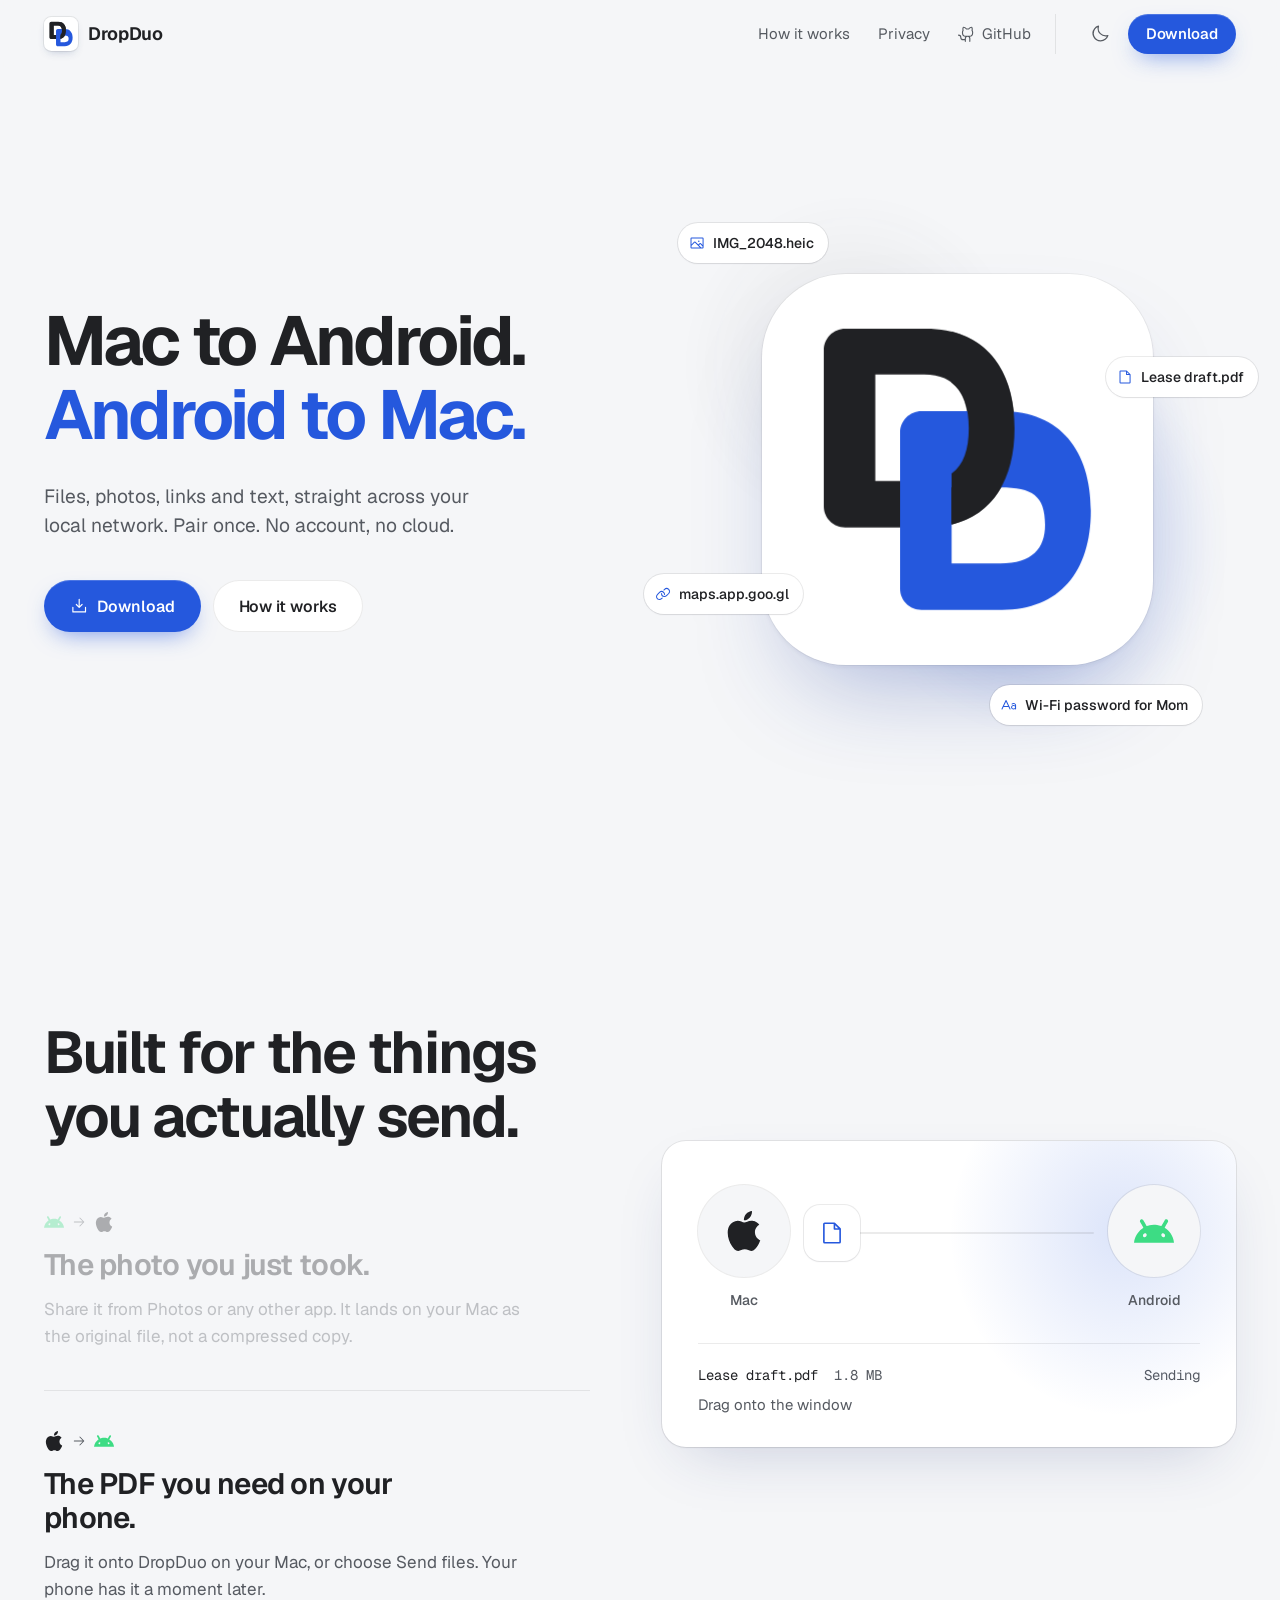
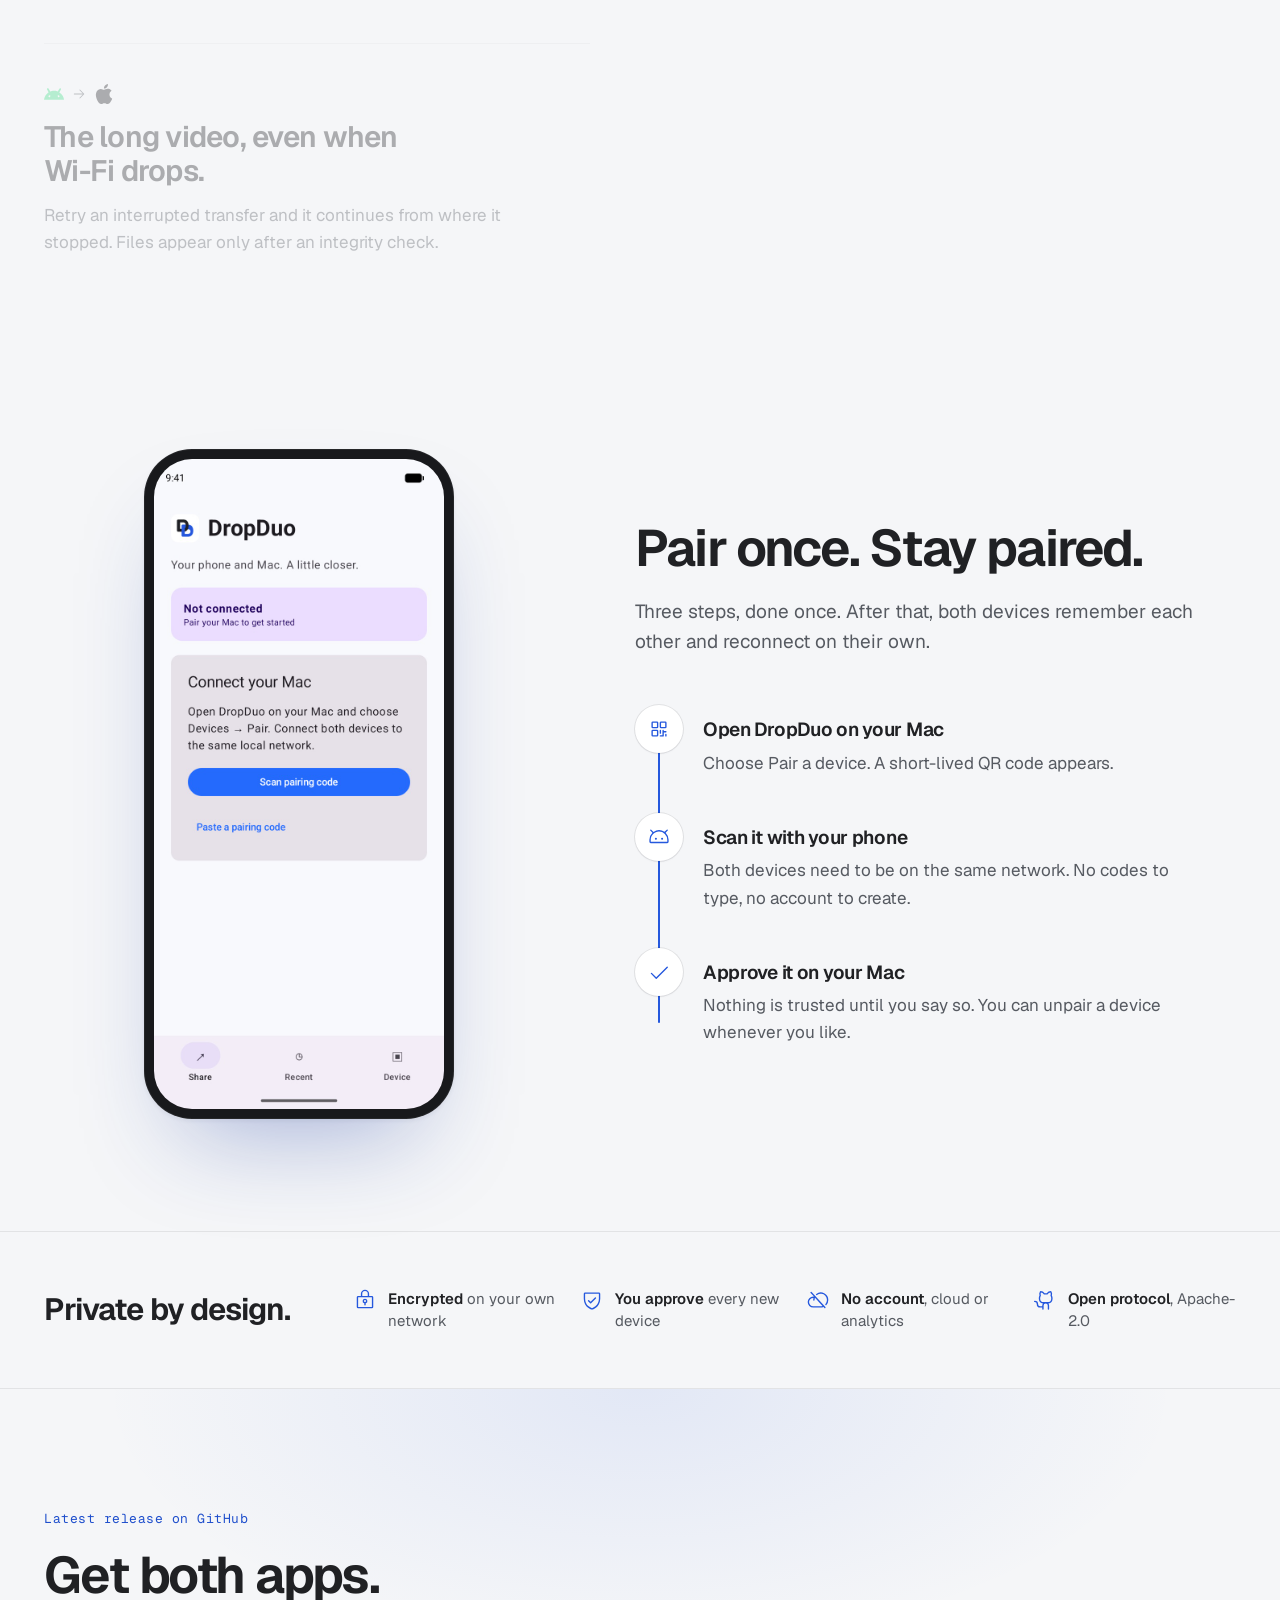
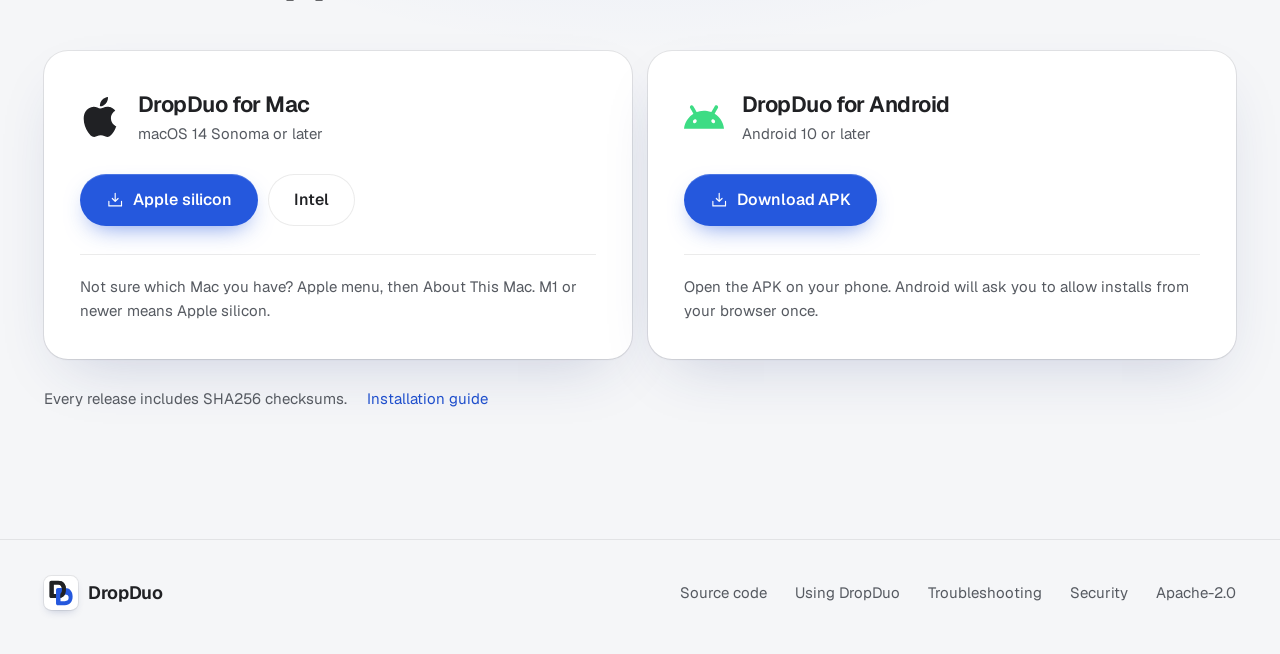
==== commit 3d3af789: "refactor: condense privacy section into a slim trust band Replace the manifesto and proof cards with" ====
--- a/website/index.html
+++ b/website/index.html
@@ -199,61 +199,13 @@
     </section>
 
     <section class="privacy" id="privacy" aria-labelledby="privacy-title">
-      <div class="wrap">
-        <h2 class="manifesto reveal" id="privacy-title">Your files go from one device to the other. <span>That is the whole trip.</span></h2>
+      <div class="wrap privacy__inner">
+        <h2 class="privacy__title reveal" id="privacy-title">Private by design.</h2>
         <ul class="facts">
-          <li class="proof proof--wire reveal">
-            <div class="wire" aria-hidden="true">
-              <p class="wire__plain"><svg class="i"><use href="assets/icons.svg#file"/></svg>Lease draft.pdf <span data-wire-chunk>chunk 7 of 10</span></p>
-              <div class="wire__frame" data-wire>
-                <span class="seg seg--seq"><b>seq</b><code data-wire-seq>0000000000000007</code></span>
-                <span class="seg seg--nonce"><b>nonce</b><code data-scramble="24">a91f03c7e2b45d6608f1c3e9</code></span>
-                <span class="seg seg--cipher"><b>ciphertext</b><code data-scramble="40">7be0c2194fd35a8e61b0c97d2ef4a3816c05d97b</code></span>
-                <span class="seg seg--tag"><b>tag</b><code data-scramble="32">5c8e1a7f30d4b62e9fa1c0573e8d24b6</code></span>
-              </div>
-            </div>
-            <div class="proof__text">
-              <h3>Encrypted before it leaves.</h3>
-              <p>Each pair shares a 256-bit secret kept in Keychain and Android Keystore. Every session mixes in fresh randomness to derive a separate key for each direction.</p>
-              <p class="proof__spec">AES-256-GCM, HKDF-SHA256, HMAC-SHA256</p>
-            </div>
-          </li>
-
-          <li class="proof proof--approve reveal" style="--d: 80ms">
-            <div class="approve" aria-hidden="true">
-              <span class="approve__qr"><svg class="i"><use href="assets/icons.svg#qr-code"/></svg><span data-countdown>5:00</span></span>
-              <p class="approve__ask">Pair with Pixel 9?</p>
-              <span class="approve__buttons"><span class="approve__btn">Reject</span><span class="approve__btn approve__btn--yes">Pair device</span></span>
-            </div>
-            <div class="proof__text">
-              <h3>Nothing joins without you.</h3>
-              <p>Your Mac checks the phone's proof, then asks. Pairing codes expire after five minutes and work once.</p>
-            </div>
-          </li>
-
-          <li class="proof proof--absent reveal">
-            <h3 class="sr-only">What DropDuo does not have</h3>
-            <ul class="absent">
-              <li style="--i: 0">Accounts</li>
-              <li style="--i: 1">Cloud relay</li>
-              <li style="--i: 2">Analytics</li>
-              <li style="--i: 3">Ads</li>
-              <li style="--i: 4">Clipboard watching</li>
-            </ul>
-            <p class="proof__note">Nothing to sign into. Nothing phoning home.</p>
-          </li>
-
-          <li class="proof proof--spec reveal" style="--d: 80ms">
-            <figure class="spec">
-              <figcaption><svg class="i" aria-hidden="true"><use href="assets/icons.svg#github-logo"/></svg>protocol/SPEC.md</figcaption>
-              <pre><code><span class="spec__line">AES-256-GCM authenticates the sequence bytes as AAD.</span><span class="spec__line">Counters start at zero independently in each direction;</span><span class="spec__line">accept only the exact next sequence.</span><span class="spec__line spec__line--mark">Authentication failure closes the session.</span></code></pre>
-            </figure>
-            <div class="proof__text">
-              <h3>Read every line.</h3>
-              <p>The apps and the protocol are open source under Apache-2.0. The known limits are written down too: no independent audit yet, and no forward secrecy in v1.</p>
-              <a class="proof__link" href="https://github.com/rohit-yadavv/dropduo/blob/develop/protocol/SPEC.md">Read the protocol<svg class="i" aria-hidden="true"><use href="assets/icons.svg#arrow-right"/></svg></a>
-            </div>
-          </li>
+          <li class="fact reveal"><svg class="i" aria-hidden="true"><use href="assets/icons.svg#lock-key"/></svg><span><b>Encrypted</b> on your own network</span></li>
+          <li class="fact reveal" style="--d: 60ms"><svg class="i" aria-hidden="true"><use href="assets/icons.svg#shield-check"/></svg><span><b>You approve</b> every new device</span></li>
+          <li class="fact reveal" style="--d: 120ms"><svg class="i" aria-hidden="true"><use href="assets/icons.svg#cloud-slash"/></svg><span><b>No account</b>, cloud or analytics</span></li>
+          <li class="fact reveal" style="--d: 180ms"><svg class="i" aria-hidden="true"><use href="assets/icons.svg#github-logo"/></svg><span><a href="https://github.com/rohit-yadavv/dropduo/blob/develop/protocol/SPEC.md"><b>Open protocol</b>, Apache-2.0</a></span></li>
         </ul>
       </div>
     </section>
--- a/website/styles.css
+++ b/website/styles.css
@@ -35,7 +35,6 @@
   --icon: #2558DD;
   --headline-accent: #2558DD;
   --token-bg: #FFFFFF;
-  --wire-bg: #202124;
   --shadow: 0 1px 2px rgb(32 40 70 / 0.06), 0 24px 60px -24px rgb(32 52 120 / 0.22);
   --shadow-lg: 0 2px 4px rgb(32 40 70 / 0.06), 0 50px 100px -40px rgb(28 60 160 / 0.38);
 
@@ -61,7 +60,6 @@
   --icon: #6E92F2;
   --headline-accent: #5B83F0;
   --token-bg: #1D2024;
-  --wire-bg: #121A2E;
   color-scheme: dark;
 }
 
@@ -651,181 +649,38 @@
 /* Privacy */
 
 .privacy {
-  padding: 128px 0;
+  padding: 56px 0;
   border-top: 1px solid var(--line);
-}
-
-.manifesto {
-  max-width: 22ch;
-  font-size: clamp(2.25rem, 5.2vw, 4.5rem);
+  border-bottom: 1px solid var(--line);
+}
+.privacy__inner {
+  display: grid;
+  grid-template-columns: auto minmax(0, 1fr);
+  align-items: center;
+  gap: 32px 64px;
+}
+.privacy__title {
+  font-size: clamp(1.5rem, 2.4vw, 2rem);
   font-weight: 650;
-  line-height: 1.04;
-  letter-spacing: -0.045em;
-}
-.manifesto span { color: var(--muted); }
-
+  letter-spacing: -0.03em;
+  line-height: 1.1;
+}
 .facts {
   display: grid;
-  grid-template-columns: repeat(12, minmax(0, 1fr));
-  gap: 16px;
-  margin-top: 72px;
-}
-
-.proof {
-  position: relative;
+  grid-template-columns: repeat(4, minmax(0, 1fr));
+  gap: 24px;
+}
+.fact {
   display: flex;
-  flex-direction: column;
-  gap: 32px;
-  padding: 36px;
-  border-radius: var(--radius);
-  background: var(--surface);
-  box-shadow: 0 0 0 1px var(--line);
-  overflow: hidden;
-}
-.proof h3 { font-size: 1.375rem; font-weight: 640; letter-spacing: -0.025em; line-height: 1.2; }
-.proof__text p { margin-top: 10px; max-width: 52ch; color: var(--muted); }
-.proof__text .proof__spec {
-  margin-top: 16px;
-  font-family: var(--mono);
-  font-size: 0.8125rem;
-  color: var(--accent-text);
-}
-
-.proof--wire { grid-column: span 7; justify-content: space-between; background: var(--wire-bg); color: #ECEDEF; box-shadow: none; }
-.proof--wire .proof__text p { color: rgb(236 237 239 / 0.68); }
-.proof--wire .proof__text .proof__spec { color: #8EA9F7; }
-.proof--approve { grid-column: span 5; justify-content: space-between; }
-.proof--absent { grid-column: span 5; justify-content: space-between; background: var(--surface-2); box-shadow: none; }
-.proof--spec { grid-column: span 7; }
-
-/* Encrypted frame: layout mirrors protocol/SPEC.md (8-byte seq, 12-byte nonce, ciphertext, 16-byte tag). */
-.wire { display: grid; gap: 18px; }
-.wire__plain {
-  display: inline-flex;
-  align-items: center;
-  gap: 8px;
-  font-family: var(--mono);
-  font-size: 0.875rem;
-}
-.wire__plain .i { color: #8EA9F7; }
-.wire__plain span { color: rgb(236 237 239 / 0.5); }
-.wire__frame {
-  display: grid;
-  grid-template-columns: 1.1fr 1.4fr 3fr 1.6fr;
-  gap: 4px;
-  font-family: var(--mono);
-}
-.seg {
-  display: grid;
-  gap: 8px;
-  min-width: 0;
-  padding: 12px;
-  border-radius: 10px;
-  background: rgb(255 255 255 / 0.05);
-  box-shadow: 0 0 0 1px rgb(255 255 255 / 0.06) inset;
-}
-.seg b { font-weight: 500; font-size: 0.6875rem; letter-spacing: 0.04em; color: rgb(236 237 239 / 0.5); }
-.seg code {
-  font-size: 0.8125rem;
-  line-height: 1.5;
-  color: #ECEDEF;
-  word-break: break-all;
-}
-.seg--cipher { background: rgb(37 88 221 / 0.28); box-shadow: 0 0 0 1px rgb(91 131 240 / 0.35) inset; }
-.seg--cipher code { color: #C9D6FB; }
-
-.approve {
-  display: grid;
-  justify-items: start;
-  gap: 18px;
-  padding: 24px;
-  border-radius: 18px;
-  background: var(--bg);
-  box-shadow: 0 0 0 1px var(--line);
-}
-.approve__qr {
-  display: inline-flex;
-  align-items: center;
-  gap: 8px;
-  font-family: var(--mono);
-  font-size: 0.8125rem;
+  align-items: flex-start;
+  gap: 12px;
   color: var(--muted);
-  font-variant-numeric: tabular-nums;
-}
-.approve__qr .i { width: 20px; height: 20px; color: var(--icon); }
-.approve__ask { font-size: 1.5rem; font-weight: 640; letter-spacing: -0.025em; }
-.approve__buttons { display: flex; gap: 8px; }
-.approve__btn {
-  padding: 8px 16px;
-  border-radius: 999px;
-  font-size: 0.875rem;
-  font-weight: 560;
-  box-shadow: 0 0 0 1px var(--line) inset;
-}
-.approve__btn--yes { background: var(--cobalt); color: #fff; box-shadow: none; }
-
-.absent { display: grid; gap: 10px; }
-.absent li {
-  position: relative;
-  justify-self: start;
-  font-size: clamp(1.625rem, 3.2vw, 2.625rem);
-  font-weight: 640;
-  letter-spacing: -0.035em;
-  line-height: 1.2;
-  color: var(--muted);
-}
-.absent li::after {
-  content: "";
-  position: absolute;
-  left: -2px;
-  right: -2px;
-  top: 54%;
-  height: 3px;
-  border-radius: 3px;
-  background: var(--cobalt);
-  transform-origin: left;
-}
-.proof__note { color: var(--text); font-size: 1.125rem; font-weight: 560; letter-spacing: -0.01em; }
-
-.spec {
-  margin: 0;
-  border-radius: 16px;
-  background: var(--surface-2);
-  overflow: hidden;
-}
-.spec figcaption {
-  display: flex;
-  align-items: center;
-  gap: 8px;
-  padding: 12px 18px;
-  border-bottom: 1px solid var(--line);
-  font-family: var(--mono);
-  font-size: 0.8125rem;
-  color: var(--muted);
-}
-.spec pre {
-  margin: 0;
-  padding: 16px 0;
-  font-family: var(--mono);
-  font-size: 0.8125rem;
-  line-height: 1.75;
-  white-space: pre-wrap;
-}
-.spec__line { display: block; padding: 0 18px; color: var(--text); }
-.spec__line--mark {
-  background: color-mix(in srgb, var(--cobalt) 14%, transparent);
-  box-shadow: inset 3px 0 0 var(--cobalt);
-}
-.proof__link {
-  display: inline-flex;
-  align-items: center;
-  gap: 6px;
-  margin-top: 18px;
-  color: var(--accent-text);
-  font-weight: 560;
-}
-.proof__link .i { transition: transform 0.3s var(--ease); }
-.proof__link:hover .i { transform: translateX(3px); }
+  font-size: 0.9375rem;
+  line-height: 1.45;
+}
+.fact .i { width: 22px; height: 22px; margin-top: 1px; color: var(--icon); }
+.fact b { color: var(--text); font-weight: 600; }
+.fact a:hover b { color: var(--accent-text); }
 
 /* Download */
 
@@ -959,8 +814,7 @@
 }
 
 @media (max-width: 1023px) {
-  .proof--wire, .proof--spec { grid-column: span 12; }
-  .proof--approve, .proof--absent { grid-column: span 6; }
+  .privacy__inner { grid-template-columns: 1fr; }
   .pair__grid { gap: 48px; }
 }
 
@@ -977,14 +831,12 @@
   .chip { font-size: 0.8125rem; padding: 7px 12px 7px 9px; }
   .chip--b { right: 0; }
   .chip--c { left: 0; }
-  .sends, .pair, .privacy, .download { padding: 80px 0; }
+  .sends, .pair, .download { padding: 80px 0; }
   .pair__grid { grid-template-columns: 1fr; }
   .pair__device { order: 2; }
   .phone { width: min(78%, 300px); }
-  .manifesto { font-size: clamp(2rem, 9vw, 2.75rem); }
-  .facts { margin-top: 48px; }
-  .facts > .proof { grid-column: span 12; padding: 24px; }
-  .wire__frame { grid-template-columns: 1fr 1fr; }
+  .facts { grid-template-columns: 1fr 1fr; gap: 20px; }
+  .privacy { padding: 48px 0; }
   .platforms { grid-template-columns: 1fr; }
   .platform { padding: 28px; }
   .platform__actions .btn { flex: 1 1 auto; }
@@ -1036,8 +888,6 @@
   0% { opacity: 0.9; transform: scale(0.86); }
   100% { opacity: 0; transform: scale(1.18); }
 }
-
-@keyframes strike { from { transform: scaleX(0); } to { transform: scaleX(1); } }
 
 @keyframes draw { from { transform: scaleY(0); } to { transform: scaleY(1); } }
 
@@ -1072,11 +922,6 @@
 
   .platform__skeleton span { animation: shimmer 1.4s linear infinite; }
 
-  .js .absent li::after { transform: scaleX(0); }
-  .js .proof--absent.is-in .absent li::after {
-    animation: strike 0.6s var(--ease) both;
-    animation-delay: calc(0.35s + var(--i) * 0.14s);
-  }
 
   @supports (animation-timeline: view()) {
     .steps::after {
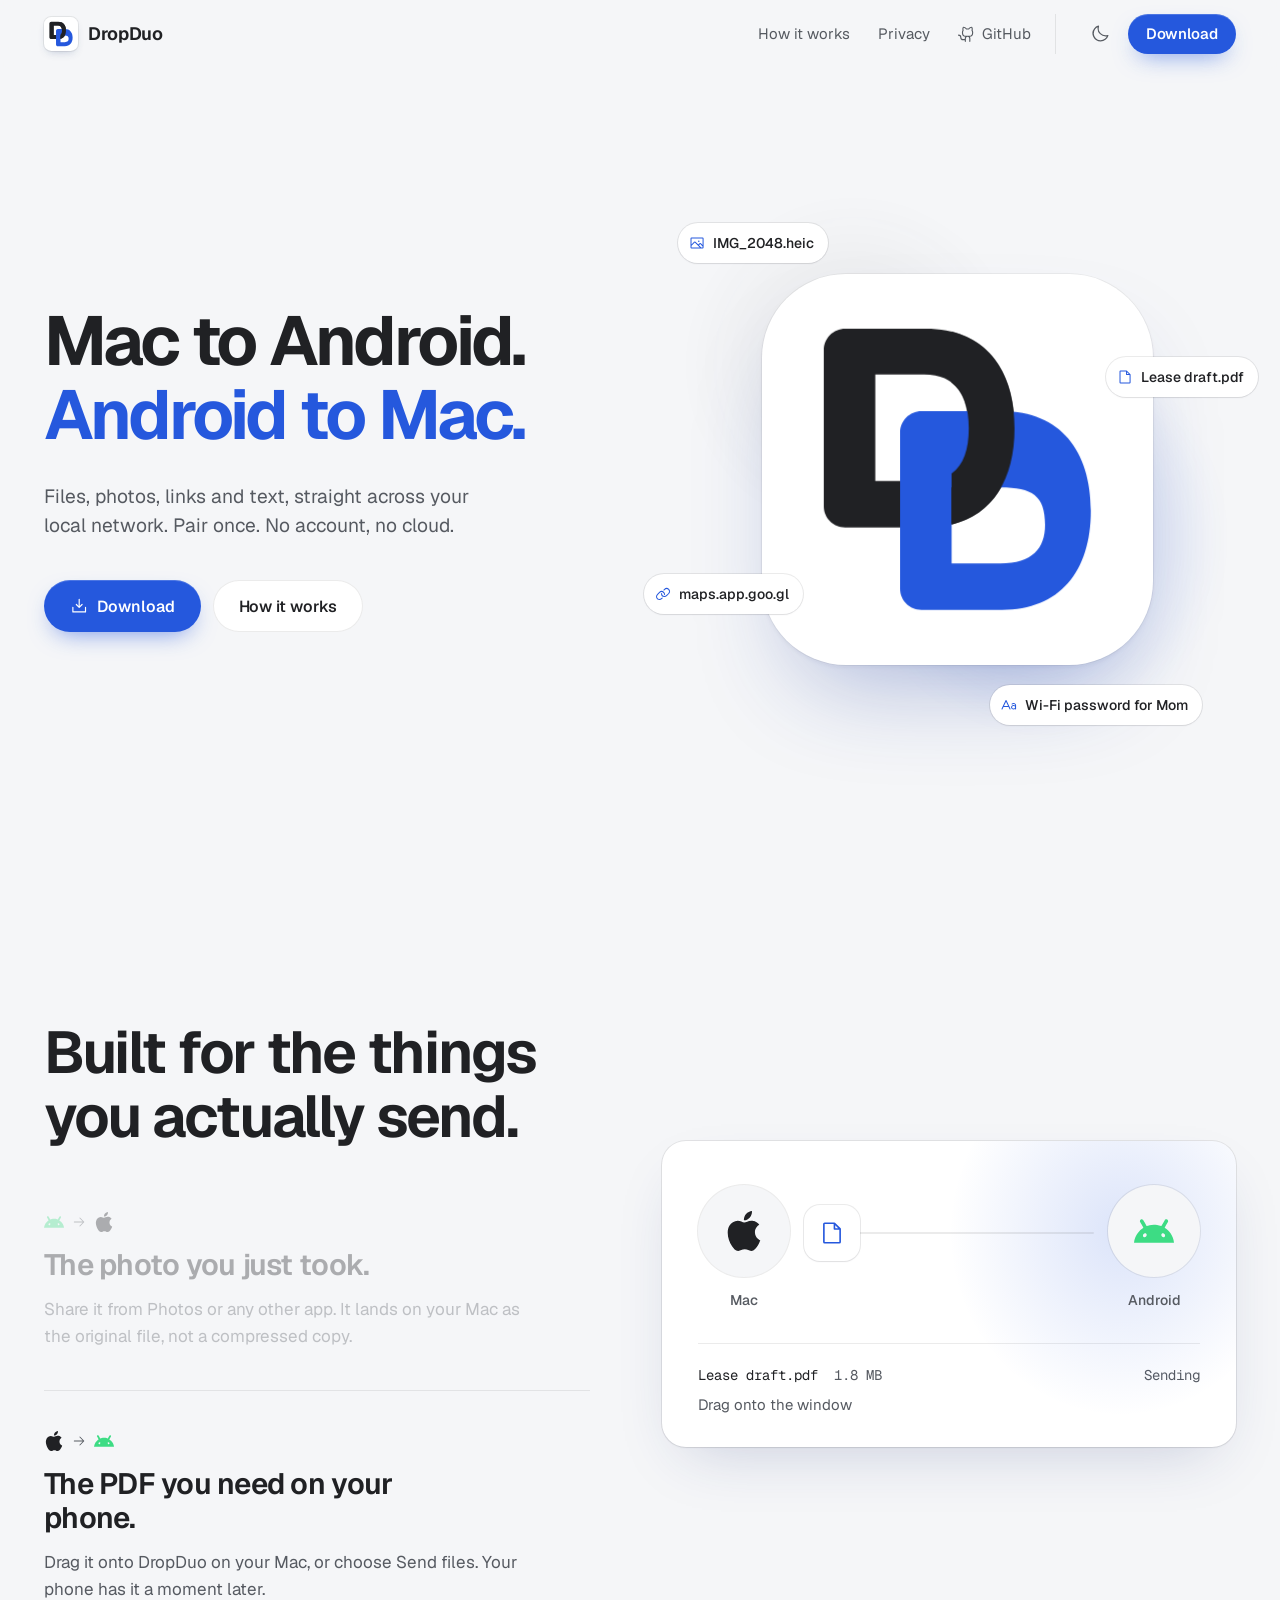
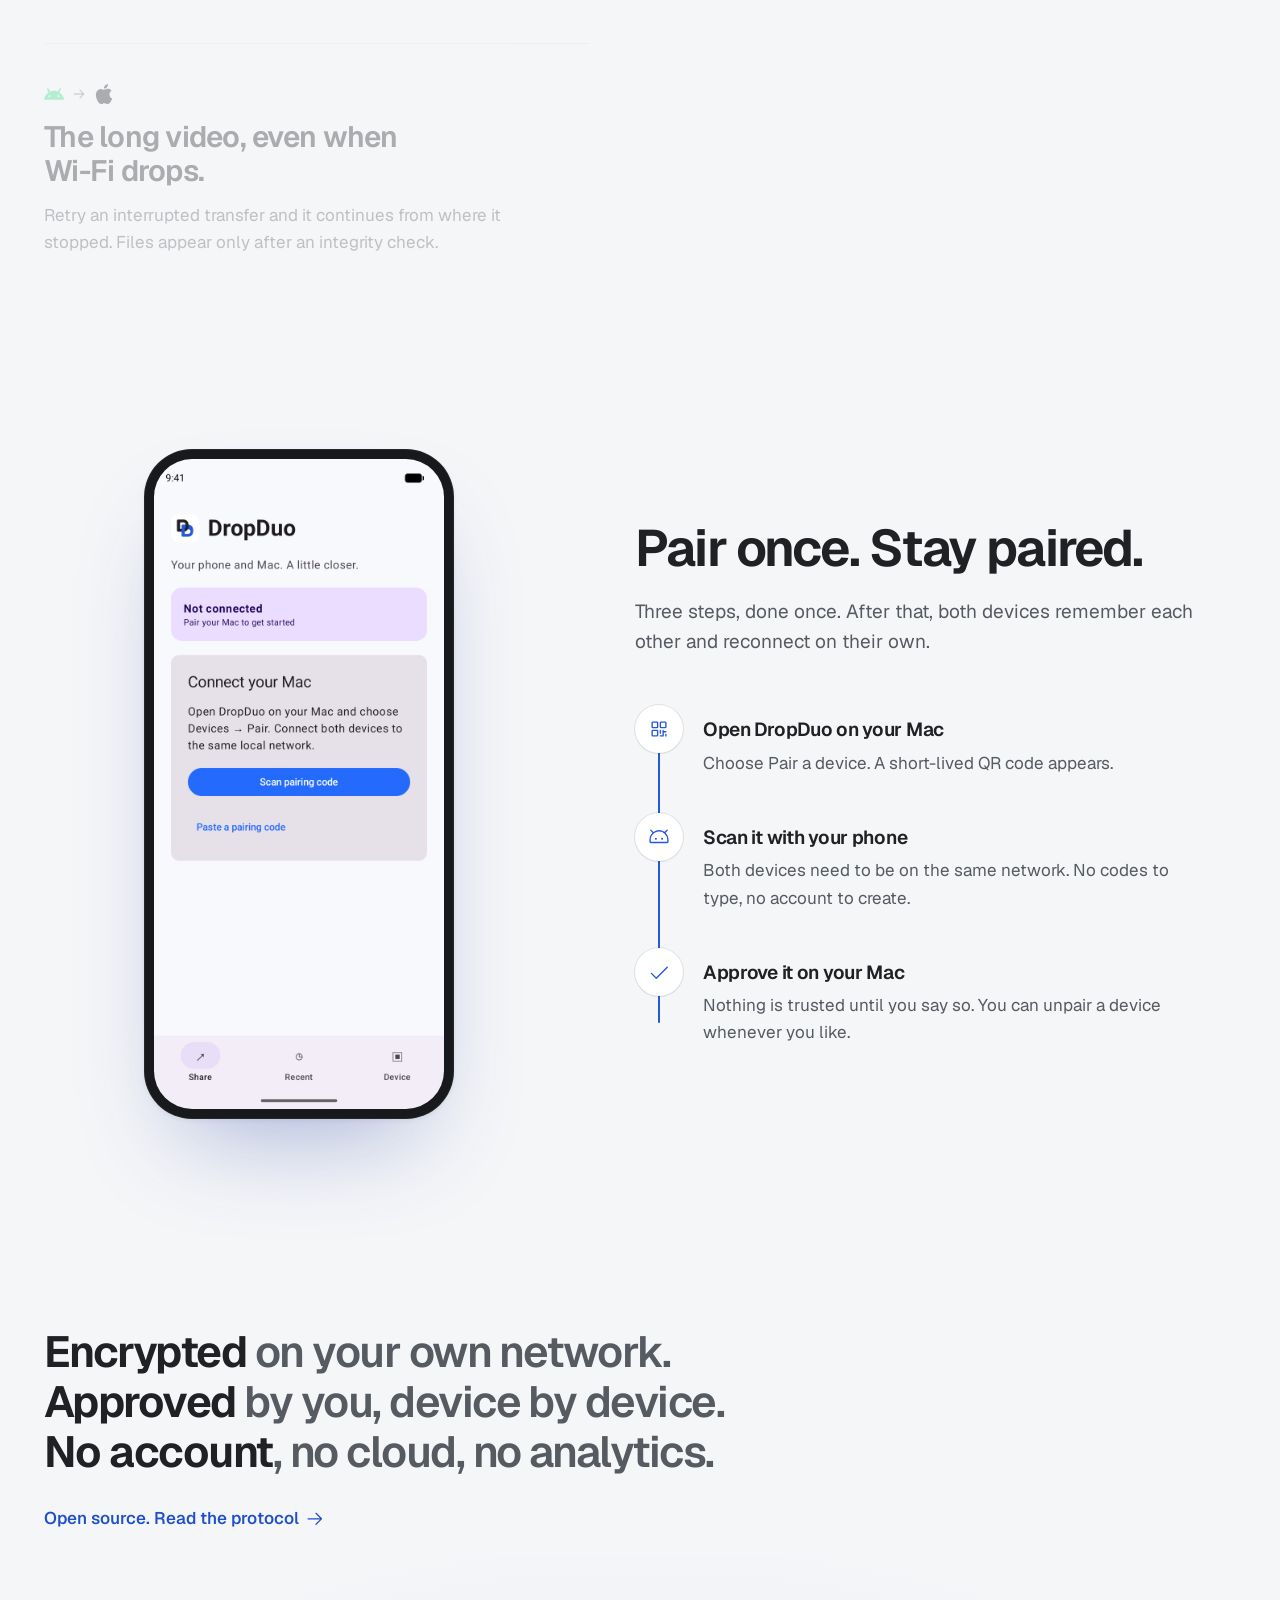
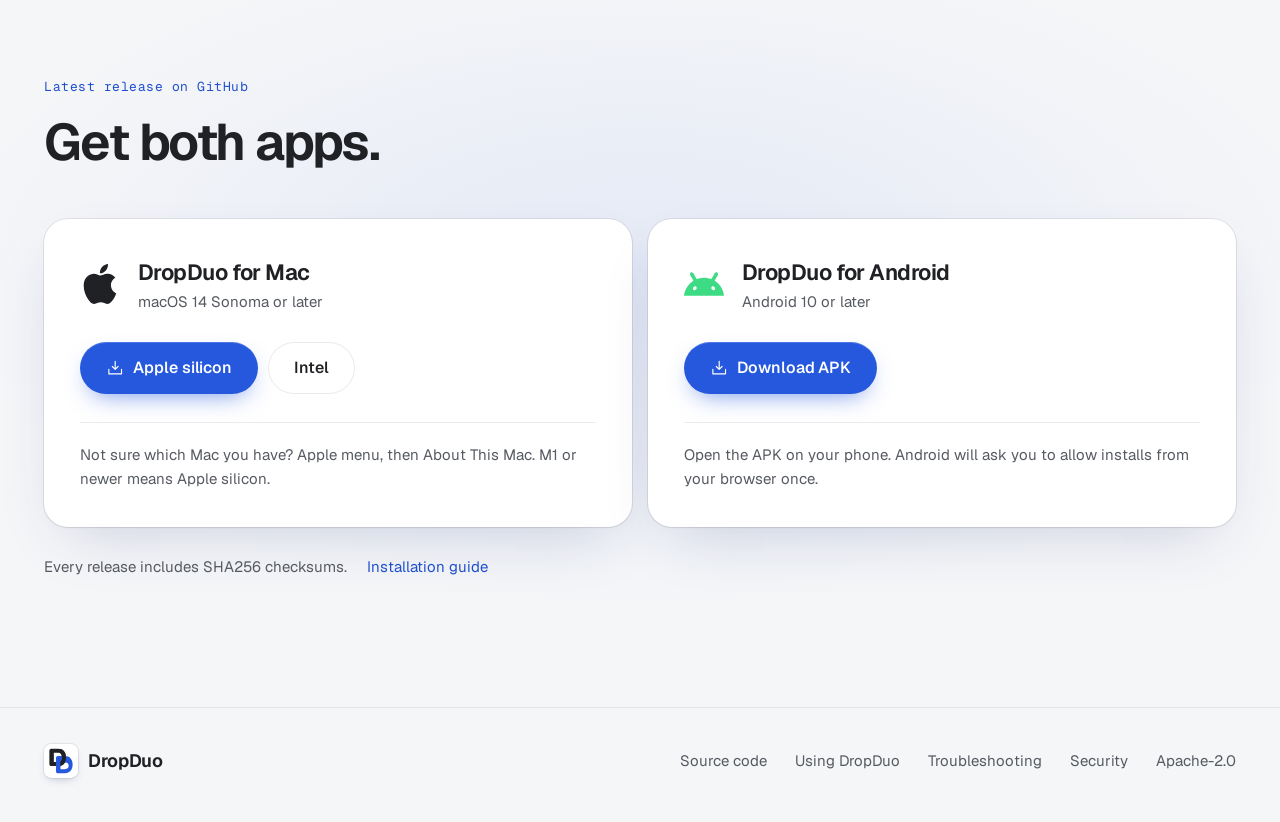
==== commit 2f2d39cb: "refactor: express privacy as a single typographic statement Replace the icon strip with three short " ====
--- a/website/index.html
+++ b/website/index.html
@@ -199,14 +199,10 @@
     </section>
 
     <section class="privacy" id="privacy" aria-labelledby="privacy-title">
-      <div class="wrap privacy__inner">
-        <h2 class="privacy__title reveal" id="privacy-title">Private by design.</h2>
-        <ul class="facts">
-          <li class="fact reveal"><svg class="i" aria-hidden="true"><use href="assets/icons.svg#lock-key"/></svg><span><b>Encrypted</b> on your own network</span></li>
-          <li class="fact reveal" style="--d: 60ms"><svg class="i" aria-hidden="true"><use href="assets/icons.svg#shield-check"/></svg><span><b>You approve</b> every new device</span></li>
-          <li class="fact reveal" style="--d: 120ms"><svg class="i" aria-hidden="true"><use href="assets/icons.svg#cloud-slash"/></svg><span><b>No account</b>, cloud or analytics</span></li>
-          <li class="fact reveal" style="--d: 180ms"><svg class="i" aria-hidden="true"><use href="assets/icons.svg#github-logo"/></svg><span><a href="https://github.com/rohit-yadavv/dropduo/blob/develop/protocol/SPEC.md"><b>Open protocol</b>, Apache-2.0</a></span></li>
-        </ul>
+      <div class="wrap">
+        <h2 class="sr-only" id="privacy-title">Privacy</h2>
+        <p class="privacy__statement reveal"><span><b>Encrypted</b> on your own network.</span> <span><b>Approved</b> by you, device by device.</span> <span><b>No account</b>, no cloud, no analytics.</span></p>
+        <a class="privacy__link reveal" style="--d: 80ms" href="https://github.com/rohit-yadavv/dropduo/blob/develop/protocol/SPEC.md">Open source. Read the protocol<svg class="i" aria-hidden="true"><use href="assets/icons.svg#arrow-right"/></svg></a>
       </div>
     </section>
 
--- a/website/styles.css
+++ b/website/styles.css
@@ -646,48 +646,42 @@
 }
 .step__icon .i { width: 22px; height: 22px; }
 
-/* Privacy */
-
-.privacy {
-  padding: 56px 0;
-  border-top: 1px solid var(--line);
-  border-bottom: 1px solid var(--line);
-}
-.privacy__inner {
-  display: grid;
-  grid-template-columns: auto minmax(0, 1fr);
-  align-items: center;
-  gap: 32px 64px;
-}
-.privacy__title {
-  font-size: clamp(1.5rem, 2.4vw, 2rem);
-  font-weight: 650;
-  letter-spacing: -0.03em;
-  line-height: 1.1;
-}
-.facts {
-  display: grid;
-  grid-template-columns: repeat(4, minmax(0, 1fr));
-  gap: 24px;
-}
-.fact {
-  display: flex;
-  align-items: flex-start;
-  gap: 12px;
+/* Privacy: one statement, carried by type alone */
+
+.privacy { padding: 96px 0 24px; }
+
+.privacy__statement {
+  max-width: 30ch;
+  font-size: clamp(1.75rem, 3.4vw, 3rem);
+  font-weight: 600;
+  line-height: 1.15;
+  letter-spacing: -0.035em;
   color: var(--muted);
-  font-size: 0.9375rem;
-  line-height: 1.45;
-}
-.fact .i { width: 22px; height: 22px; margin-top: 1px; color: var(--icon); }
-.fact b { color: var(--text); font-weight: 600; }
-.fact a:hover b { color: var(--accent-text); }
+  text-wrap: balance;
+}
+.privacy__statement b { color: var(--text); font-weight: 650; }
+@media (min-width: 768px) {
+  .privacy__statement { max-width: none; }
+  .privacy__statement span { display: block; }
+}
+
+.privacy__link {
+  display: inline-flex;
+  align-items: center;
+  gap: 6px;
+  margin-top: 28px;
+  color: var(--accent-text);
+  font-weight: 560;
+}
+.privacy__link .i { transition: transform 0.3s var(--ease); }
+.privacy__link:hover .i { transform: translateX(3px); }
 
 /* Download */
 
 .download {
   padding: 120px 0 128px;
   background:
-    radial-gradient(60% 50% at 50% 0%, color-mix(in srgb, var(--cobalt) 9%, transparent), transparent 70%);
+    radial-gradient(55% 45% at 50% 42%, color-mix(in srgb, var(--cobalt) 8%, transparent), transparent 100%);
 }
 
 .eyebrow {
@@ -814,7 +808,6 @@
 }
 
 @media (max-width: 1023px) {
-  .privacy__inner { grid-template-columns: 1fr; }
   .pair__grid { gap: 48px; }
 }
 
@@ -835,8 +828,7 @@
   .pair__grid { grid-template-columns: 1fr; }
   .pair__device { order: 2; }
   .phone { width: min(78%, 300px); }
-  .facts { grid-template-columns: 1fr 1fr; gap: 20px; }
-  .privacy { padding: 48px 0; }
+  .privacy { padding: 72px 0 8px; }
   .platforms { grid-template-columns: 1fr; }
   .platform { padding: 28px; }
   .platform__actions .btn { flex: 1 1 auto; }
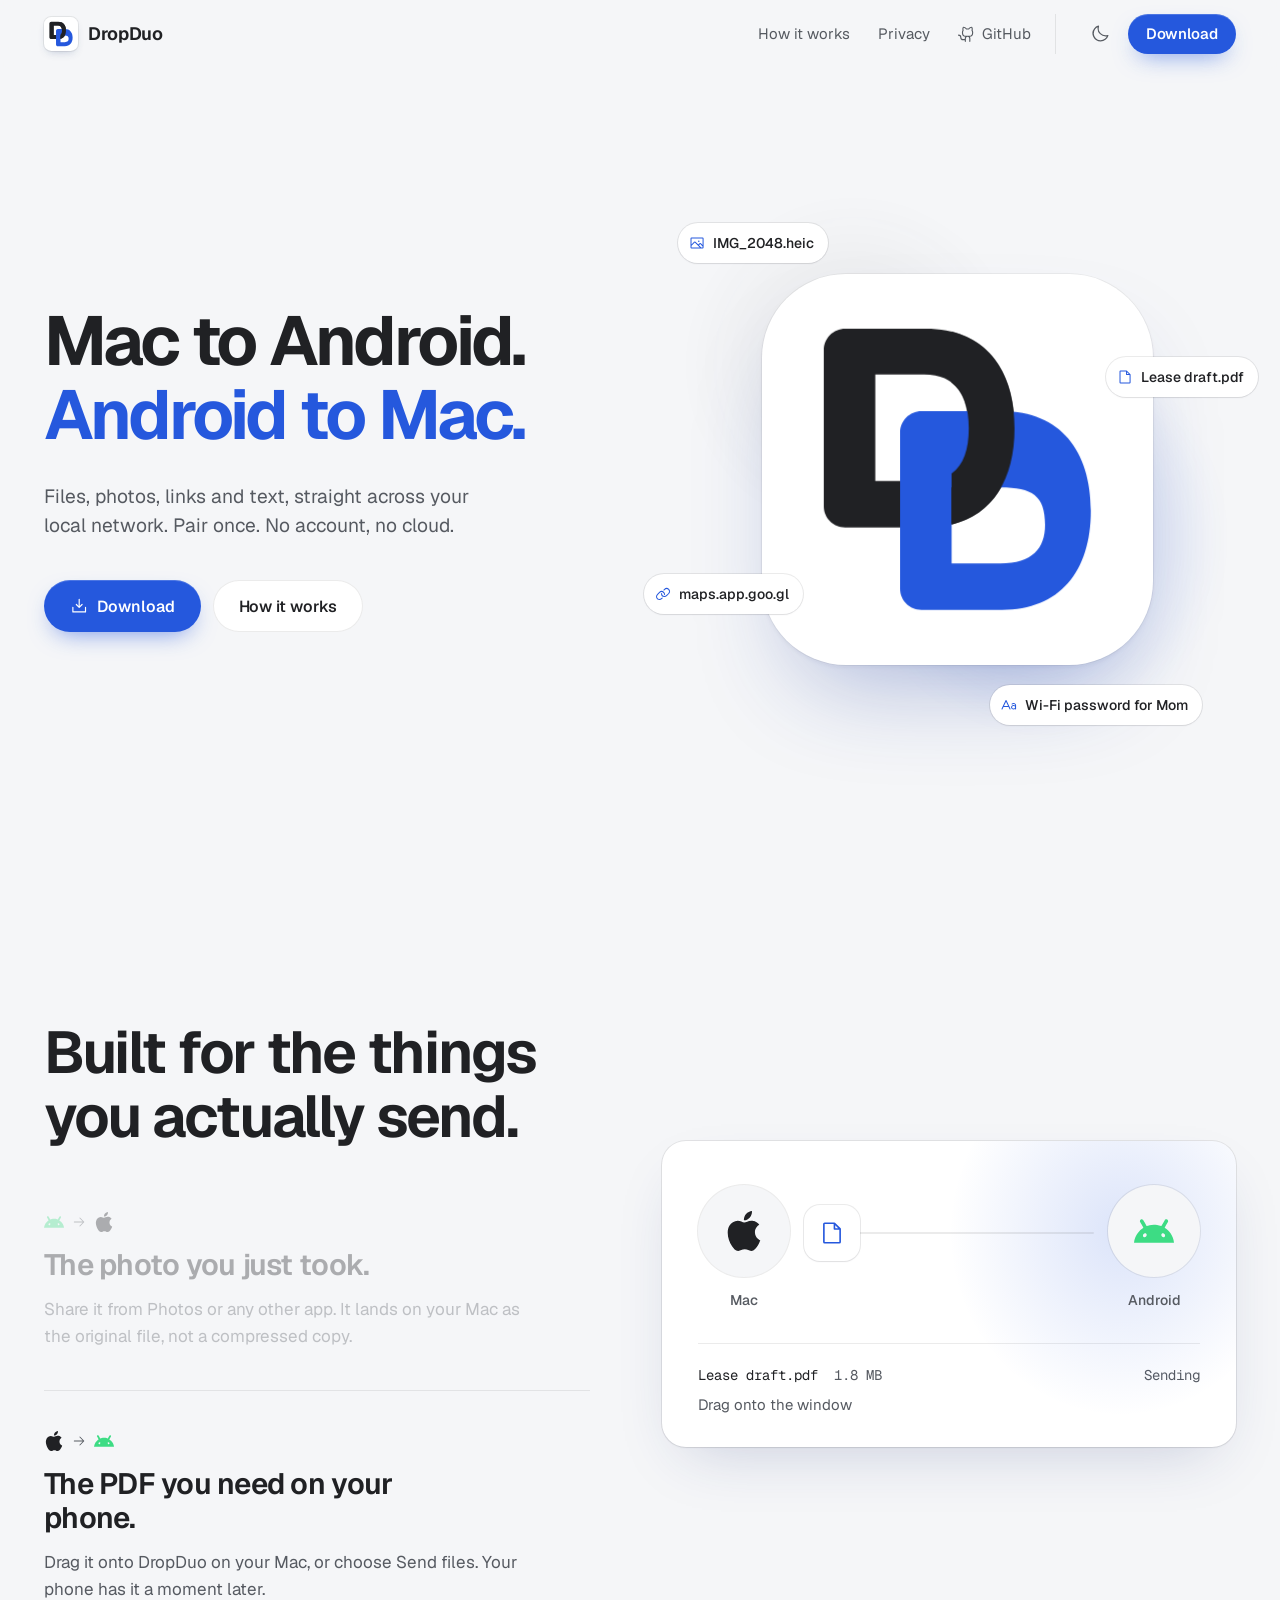
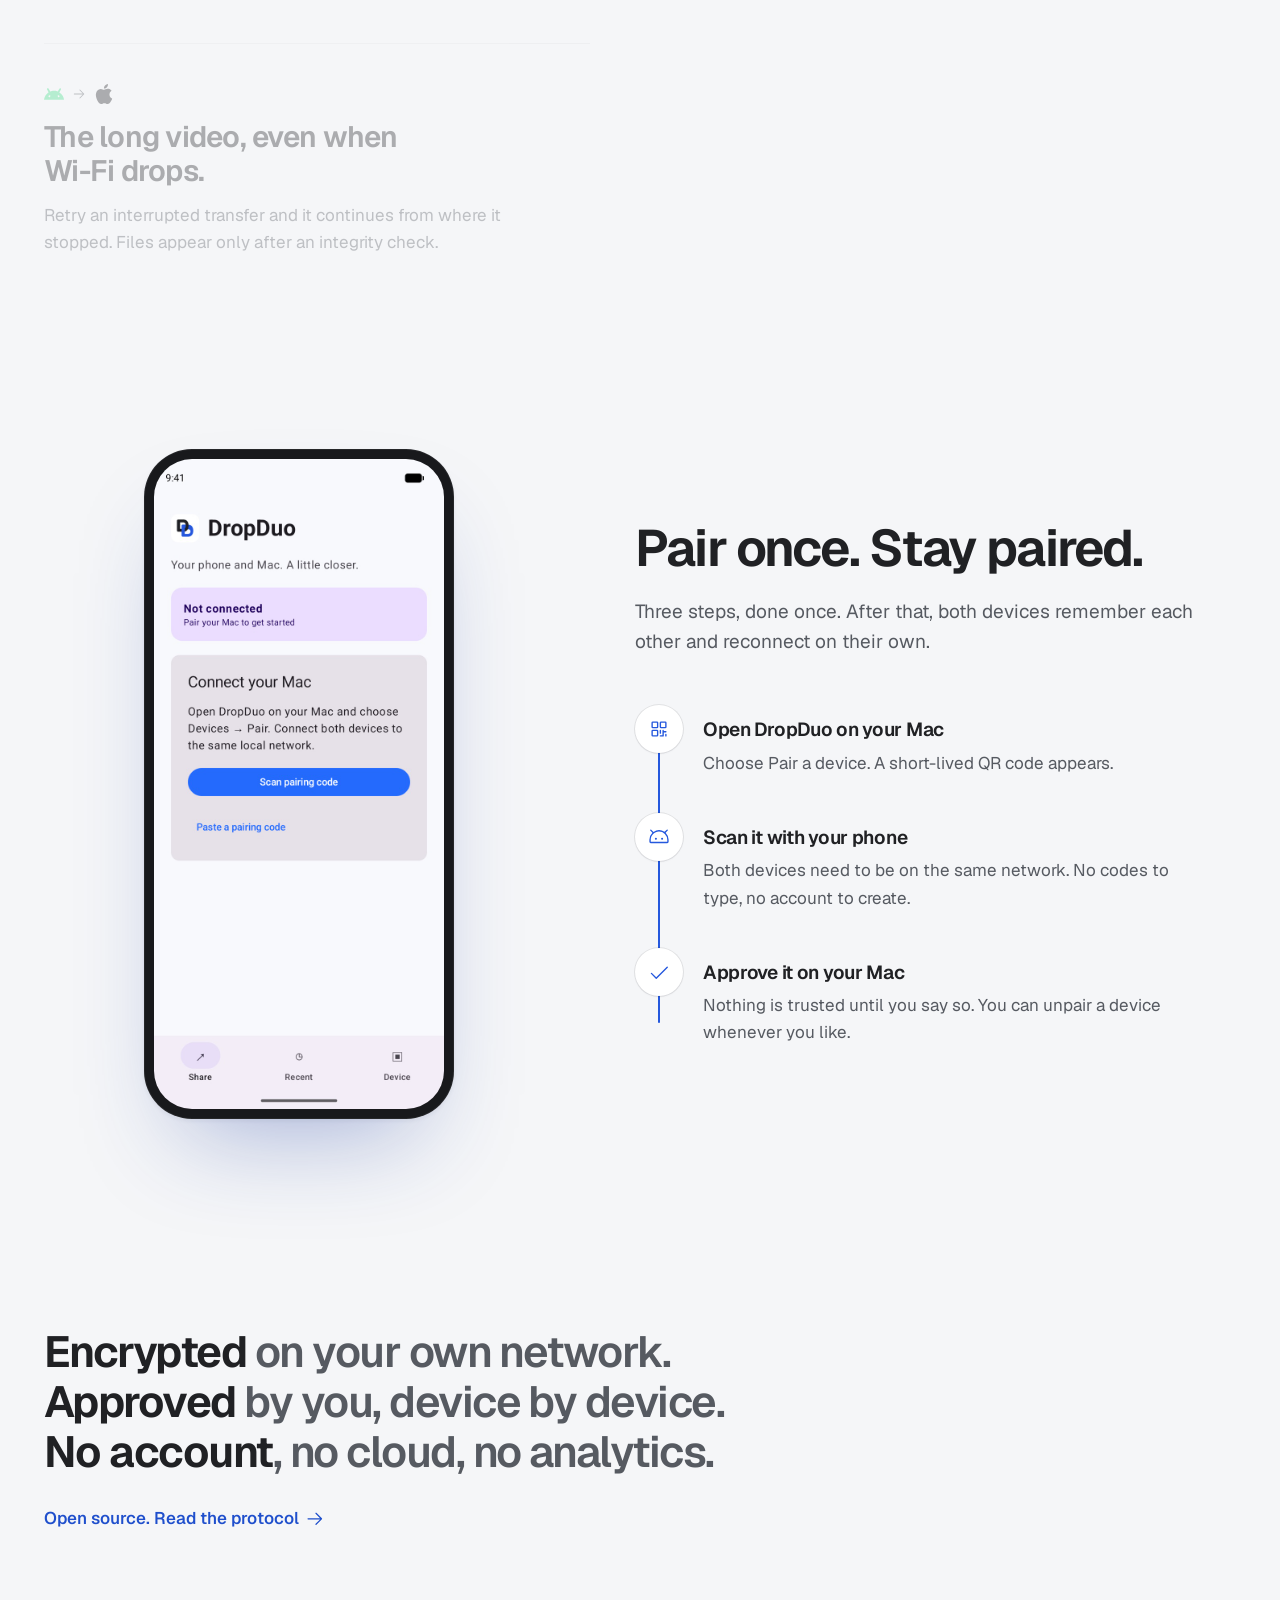
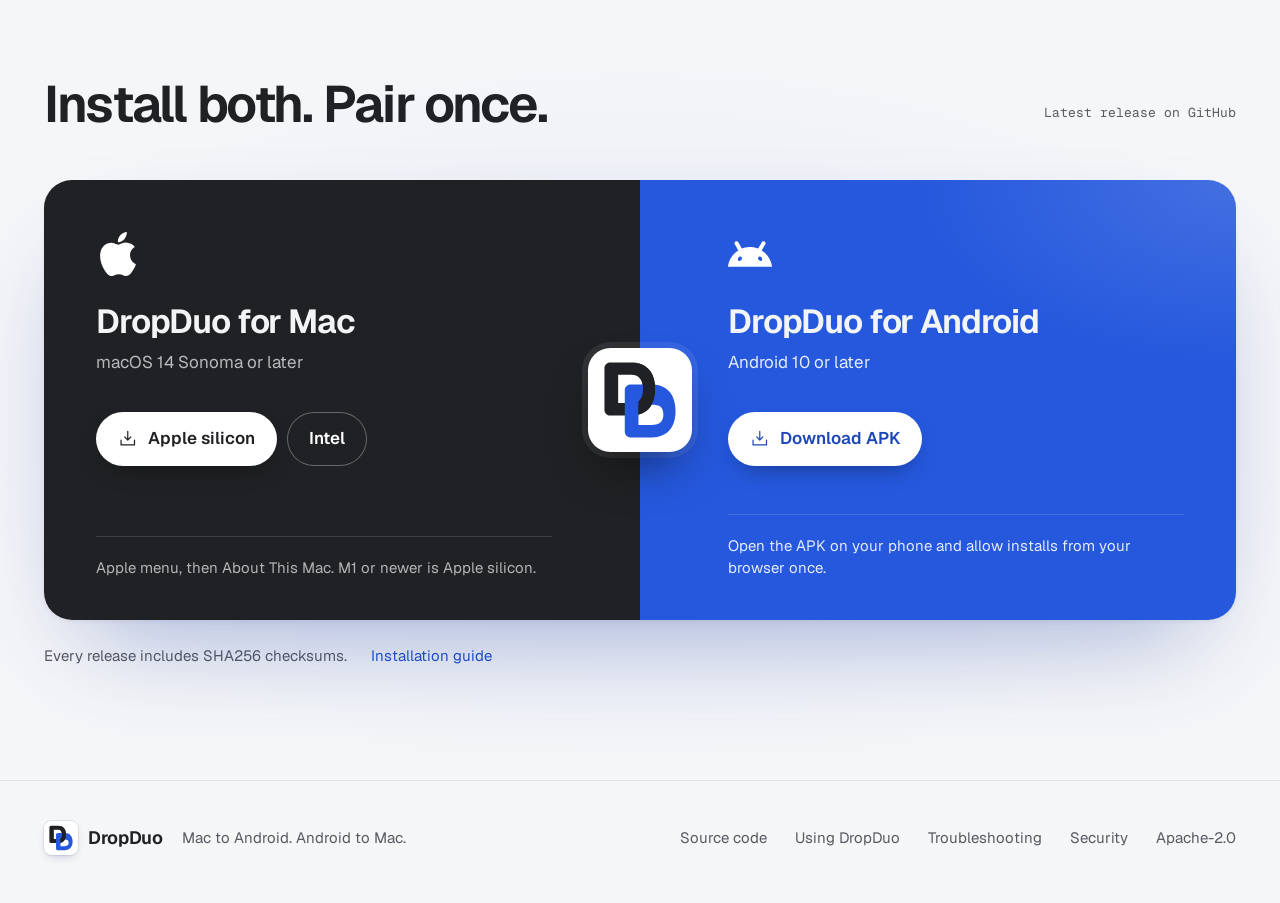
==== commit 54c01e31: "feat: redesign downloads as a split panel echoing the mark Mac and Android share one panel in the br" ====
--- a/website/index.html
+++ b/website/index.html
@@ -208,73 +208,76 @@
 
     <section class="download" id="download" aria-labelledby="download-title">
       <div class="wrap">
-        <p class="eyebrow reveal" data-release-status>Checking the latest release</p>
-        <h2 class="section-title reveal" id="download-title">Get both apps.</h2>
-
-        <div class="platforms" data-release-state="loading">
-          <article class="platform reveal" data-platform="mac">
-            <div class="platform__head">
-              <svg class="platform__logo" aria-hidden="true"><use href="assets/icons.svg#brand-apple"/></svg>
-              <div>
-                <h3>DropDuo for Mac</h3>
-                <p class="platform__req">macOS 14 Sonoma or later</p>
-              </div>
-            </div>
-            <div class="platform__actions" data-ready>
-              <a class="btn btn--primary" data-asset="mac-arm64" href="https://github.com/rohit-yadavv/dropduo/releases">
-                <svg class="i" aria-hidden="true"><use href="assets/icons.svg#download-simple"/></svg>Apple silicon
-              </a>
-              <a class="btn btn--ghost" data-asset="mac-x86_64" href="https://github.com/rohit-yadavv/dropduo/releases">Intel</a>
-            </div>
-            <div class="platform__skeleton" aria-hidden="true"><span></span><span></span></div>
-            <p class="platform__soon" data-soon>Signed build arrives with the first public release.</p>
-            <p class="platform__note">Not sure which Mac you have? Apple menu, then About This Mac. M1 or newer means Apple silicon.</p>
-          </article>
-
-          <article class="platform reveal" style="--d: 80ms" data-platform="android">
-            <div class="platform__head">
-              <svg class="platform__logo platform__logo--android" aria-hidden="true"><use href="assets/icons.svg#brand-android"/></svg>
-              <div>
-                <h3>DropDuo for Android</h3>
-                <p class="platform__req">Android 10 or later</p>
-              </div>
-            </div>
-            <div class="platform__actions" data-ready>
-              <a class="btn btn--primary" data-asset="android" href="https://github.com/rohit-yadavv/dropduo/releases">
-                <svg class="i" aria-hidden="true"><use href="assets/icons.svg#download-simple"/></svg>Download APK
-              </a>
-            </div>
-            <div class="platform__skeleton" aria-hidden="true"><span></span></div>
-            <p class="platform__soon" data-soon>Signed build arrives with the first public release.</p>
-            <p class="platform__note">Open the APK on your phone. Android will ask you to allow installs from your browser once.</p>
-          </article>
+        <div class="download__head">
+          <h2 class="section-title reveal" id="download-title">Install both. Pair once.</h2>
+          <p class="download__version reveal" data-release-status>Checking the latest release</p>
+        </div>
+
+        <div class="download__body" data-release-state="loading">
+          <div class="duo reveal">
+            <article class="half half--mac" data-platform="mac">
+              <span class="half__here">This device</span>
+              <svg class="half__logo" aria-hidden="true"><use href="assets/icons.svg#brand-apple"/></svg>
+              <h3>DropDuo for Mac</h3>
+              <p class="half__req">macOS 14 Sonoma or later</p>
+              <div class="half__actions" data-ready>
+                <a class="dl dl--solid" data-asset="mac-arm64" href="https://github.com/rohit-yadavv/dropduo/releases"><svg class="i" aria-hidden="true"><use href="assets/icons.svg#download-simple"/></svg>Apple silicon<small data-size="mac-arm64"></small></a>
+                <a class="dl dl--outline" data-asset="mac-x86_64" href="https://github.com/rohit-yadavv/dropduo/releases">Intel<small data-size="mac-x86_64"></small></a>
+              </div>
+              <div class="half__skeleton" aria-hidden="true"><span></span><span></span></div>
+              <p class="half__soon" data-soon>Signed build arrives with the first public release.</p>
+              <div class="half__notes">
+                <p>Apple menu, then About This Mac. M1 or newer is Apple silicon.</p>
+                <p data-dev-note hidden>This build is not notarized yet. On first launch, open System Settings, Privacy &amp; Security, then choose Open Anyway.</p>
+              </div>
+            </article>
+
+            <span class="duo__tile" aria-hidden="true"><svg><use href="#dd-mark"/></svg></span>
+
+            <article class="half half--android" data-platform="android">
+              <span class="half__here">This device</span>
+              <svg class="half__logo" aria-hidden="true"><use href="assets/icons.svg#brand-android"/></svg>
+              <h3>DropDuo for Android</h3>
+              <p class="half__req">Android 10 or later</p>
+              <div class="half__actions" data-ready>
+                <a class="dl dl--solid" data-asset="android" href="https://github.com/rohit-yadavv/dropduo/releases"><svg class="i" aria-hidden="true"><use href="assets/icons.svg#download-simple"/></svg>Download APK<small data-size="android"></small></a>
+              </div>
+              <div class="half__skeleton" aria-hidden="true"><span></span></div>
+              <p class="half__soon" data-soon>Signed build arrives with the first public release.</p>
+              <div class="half__notes">
+                <p>Open the APK on your phone and allow installs from your browser once.</p>
+                <p data-dev-note hidden>Development build: an update may need a reinstall. Save received files first.</p>
+              </div>
+            </article>
+          </div>
 
           <div class="pending" data-pending>
             <h3>The first public release is on its way.</h3>
             <p>Until it ships, testers can try development builds from GitHub. Watch the repository to hear when signed releases land.</p>
             <div class="pending__actions">
               <a class="btn btn--primary" href="https://github.com/rohit-yadavv/dropduo/blob/develop/docs/downloads.md#development-downloads-available-now">Development builds</a>
-              <a class="btn btn--ghost" href="https://github.com/rohit-yadavv/dropduo/releases">
-                <svg class="i" aria-hidden="true"><use href="assets/icons.svg#github-logo"/></svg>Watch releases
-              </a>
+              <a class="btn btn--ghost" href="https://github.com/rohit-yadavv/dropduo/releases"><svg class="i" aria-hidden="true"><use href="assets/icons.svg#github-logo"/></svg>Watch releases</a>
             </div>
           </div>
-        </div>
-
-        <p class="fineprint reveal">
-          <span data-release-notes>Every release includes SHA256 checksums.</span>
-          <a href="https://github.com/rohit-yadavv/dropduo/blob/develop/docs/downloads.md">Installation guide</a>
-        </p>
+
+          <p class="fineprint">
+            <span data-release-notes>Every release includes SHA256 checksums.</span>
+            <a href="https://github.com/rohit-yadavv/dropduo/blob/develop/docs/downloads.md">Installation guide</a>
+          </p>
+        </div>
       </div>
     </section>
   </main>
 
   <footer class="footer">
     <div class="wrap footer__inner">
-      <a class="brand" href="#top" aria-label="DropDuo home">
-        <span class="brand__tile"><svg aria-hidden="true"><use href="#dd-mark"/></svg></span>
-        <span class="brand__name">DropDuo</span>
-      </a>
+      <div class="footer__brand">
+        <a class="brand" href="#top" aria-label="DropDuo home">
+          <span class="brand__tile"><svg aria-hidden="true"><use href="#dd-mark"/></svg></span>
+          <span class="brand__name">DropDuo</span>
+        </a>
+        <p>Mac to Android. Android to Mac.</p>
+      </div>
       <ul class="footer__links">
         <li><a href="https://github.com/rohit-yadavv/dropduo">Source code</a></li>
         <li><a href="https://github.com/rohit-yadavv/dropduo/blob/develop/docs/usage.md">Using DropDuo</a></li>
--- a/website/styles.css
+++ b/website/styles.css
@@ -676,80 +676,163 @@
 .privacy__link .i { transition: transform 0.3s var(--ease); }
 .privacy__link:hover .i { transform: translateX(3px); }
 
-/* Download */
+/* Download: one panel split like the mark, ink for Mac and cobalt for Android */
 
 .download {
-  padding: 120px 0 128px;
+  padding: 120px 0 112px;
   background:
-    radial-gradient(55% 45% at 50% 42%, color-mix(in srgb, var(--cobalt) 8%, transparent), transparent 100%);
-}
-
-.eyebrow {
-  margin-bottom: 18px;
+    radial-gradient(55% 45% at 50% 55%, color-mix(in srgb, var(--cobalt) 8%, transparent), transparent 100%);
+}
+
+.download__head {
+  display: flex;
+  flex-wrap: wrap;
+  align-items: flex-end;
+  justify-content: space-between;
+  gap: 16px 32px;
+}
+.download__version {
   font-family: var(--mono);
   font-size: 0.8125rem;
-  letter-spacing: 0.04em;
-  color: var(--accent-text);
-  min-height: 1.5em;
-}
-
-.platforms {
+  color: var(--muted);
+  padding-bottom: 8px;
+}
+
+.duo {
+  position: relative;
   display: grid;
   grid-template-columns: repeat(2, minmax(0, 1fr));
-  gap: 16px;
   margin-top: 48px;
-}
-
-.platform {
+  border-radius: 28px;
+  overflow: hidden;
+  box-shadow: var(--shadow-lg);
+}
+
+.half {
+  position: relative;
   display: flex;
   flex-direction: column;
-  gap: 28px;
-  padding: 36px;
-  border-radius: var(--radius);
-  background: var(--surface);
-  box-shadow: 0 0 0 1px var(--line), var(--shadow);
-}
-.platform.is-suggested { box-shadow: 0 0 0 2px var(--cobalt), var(--shadow); }
-
-.platform__head { display: flex; align-items: center; gap: 18px; }
-.platform__head h3 { font-size: 1.375rem; font-weight: 640; letter-spacing: -0.025em; }
-.platform__req { color: var(--muted); font-size: 0.9375rem; }
-.platform__logo { width: 40px; height: 40px; flex: none; color: var(--text); }
-.platform__logo--android { color: #3DDC84; }
-
-.platform__actions { display: flex; flex-wrap: wrap; gap: 10px; }
-.platform__note {
-  margin-top: auto;
-  padding-top: 20px;
-  border-top: 1px solid var(--line);
-  color: var(--muted);
-  font-size: 0.9375rem;
-}
-
-.platform__skeleton { display: none; gap: 10px; }
-.platform__soon {
+  min-height: 440px;
+  padding: 52px 88px 40px 52px;
+  color: #F3F4F6;
+}
+.half--mac { background: #202124; }
+.half--android {
+  padding: 52px 52px 40px 88px;
+  background:
+    radial-gradient(90% 70% at 100% 0%, rgb(255 255 255 / 0.14), transparent 60%),
+    #2558DD;
+}
+:root[data-theme="dark"] .half--mac { background: #1B1C1F; box-shadow: inset 0 0 0 1px rgb(255 255 255 / 0.06); }
+
+.half__logo { width: 44px; height: 44px; color: #fff; }
+.half h3 {
+  margin-top: 28px;
+  font-size: clamp(1.75rem, 2.6vw, 2.25rem);
+  font-weight: 650;
+  line-height: 1.1;
+  letter-spacing: -0.035em;
+}
+.half__req { margin-top: 8px; color: rgb(243 244 246 / 0.72); }
+
+.half__here {
+  position: absolute;
+  top: 24px;
+  right: 24px;
+  display: none;
+  padding: 5px 12px;
+  border-radius: 999px;
+  background: rgb(255 255 255 / 0.14);
+  font-size: 0.8125rem;
+  font-weight: 560;
+}
+.half--mac .half__here { right: 72px; }
+.half.is-suggested .half__here { display: inline-flex; }
+
+.half__actions,
+.half__skeleton { display: flex; flex-wrap: wrap; gap: 10px; margin-top: 36px; }
+
+.dl {
+  display: inline-flex;
+  align-items: center;
+  gap: 10px;
+  min-height: 54px;
+  padding: 0 22px;
+  border-radius: 999px;
+  font-weight: 600;
+  white-space: nowrap;
+  transition: transform 0.35s var(--ease), background-color 0.25s, box-shadow 0.25s;
+}
+.dl:active { transform: translateY(1px) scale(0.98); }
+.dl small { font-family: var(--mono); font-size: 0.75rem; font-weight: 500; opacity: 0.6; }
+.dl small:empty { display: none; }
+.dl--solid { background: #fff; color: #202124; box-shadow: 0 10px 24px -12px rgb(0 0 0 / 0.5); }
+.dl--solid:hover { background: #E9ECF2; }
+.half--android .dl--solid { color: #1C47B8; }
+.dl--outline { color: #fff; box-shadow: inset 0 0 0 1px rgb(255 255 255 / 0.32); }
+.dl--outline:hover { background: rgb(255 255 255 / 0.08); }
+.dl:focus-visible { outline-color: #fff; }
+
+.half__skeleton { display: none; }
+.half__skeleton span {
+  display: block;
+  width: 176px;
+  height: 54px;
+  border-radius: 999px;
+  background: linear-gradient(90deg, rgb(255 255 255 / 0.1), rgb(255 255 255 / 0.2), rgb(255 255 255 / 0.1));
+  background-size: 200% 100%;
+}
+.half__skeleton span + span { width: 112px; }
+
+.half__soon {
   display: none;
   align-self: flex-start;
-  padding: 8px 14px;
+  margin-top: 36px;
+  padding: 10px 16px;
   border-radius: 999px;
-  background: var(--surface-2);
-  color: var(--muted);
+  background: rgb(255 255 255 / 0.12);
   font-size: 0.9375rem;
 }
-.platform__skeleton span {
-  display: block;
-  width: 168px;
-  height: 52px;
-  border-radius: 999px;
-  background: linear-gradient(90deg, var(--surface-2) 0%, color-mix(in srgb, var(--surface-2) 40%, var(--surface)) 50%, var(--surface-2) 100%);
-  background-size: 200% 100%;
-}
-.platform__skeleton span + span { width: 104px; }
+
+.half__notes {
+  display: grid;
+  gap: 8px;
+  margin-top: auto;
+  padding-top: 32px;
+  font-size: 0.9375rem;
+  line-height: 1.5;
+  color: rgb(243 244 246 / 0.7);
+}
+.half__notes p:first-child {
+  padding-top: 20px;
+  border-top: 1px solid rgb(255 255 255 / 0.14);
+}
+.half__notes [data-dev-note] { color: rgb(243 244 246 / 0.9); }
+.half--android .half__req,
+.half--android .half__notes { color: rgb(255 255 255 / 0.88); }
+.half--android .half__notes [data-dev-note] { color: #fff; }
+
+/* The app tile sits on the seam, so the two halves read as one mark. */
+.duo__tile {
+  position: absolute;
+  top: 50%;
+  left: 50%;
+  z-index: 1;
+  display: grid;
+  place-items: center;
+  width: 104px;
+  height: 104px;
+  margin: -52px 0 0 -52px;
+  border-radius: 21.5%;
+  background: #fff;
+  box-shadow: 0 24px 48px -16px rgb(0 0 0 / 0.55), 0 0 0 6px rgb(255 255 255 / 0.08);
+}
+.duo__tile svg { width: 100%; height: 100%; }
 
 .pending {
   display: none;
-  grid-column: 1 / -1;
-  padding: 32px 36px;
+  margin-top: 16px;
+  padding: 28px 32px;
   border-radius: var(--radius);
   background: var(--surface-2);
 }
@@ -758,23 +841,22 @@
 .pending__actions { display: flex; flex-wrap: wrap; gap: 10px; margin-top: 22px; }
 
 /* Release states, driven by main.js */
-.platforms[data-release-state="loading"] [data-ready] { display: none; }
-.platforms[data-release-state="loading"] .platform__skeleton { display: flex; }
-.platforms[data-release-state="pending"] [data-ready] { display: none; }
-.platforms[data-release-state="pending"] [data-pending] { display: block; }
-.platforms[data-release-state="pending"] [data-soon] { display: block; }
-.platforms[data-release-state="ready"] [data-ready] { animation: fade-up 0.6s var(--ease) both; }
+[data-release-state="loading"] [data-ready] { display: none; }
+[data-release-state="loading"] .half__skeleton { display: flex; }
+[data-release-state="pending"] [data-ready] { display: none; }
+[data-release-state="pending"] [data-pending],
+[data-release-state="pending"] [data-soon] { display: block; }
+[data-release-state="ready"] [data-ready] { animation: fade-up 0.6s var(--ease) both; }
 
 .fineprint {
   display: flex;
   flex-wrap: wrap;
-  gap: 6px 20px;
-  margin-top: 28px;
+  gap: 6px 24px;
+  margin-top: 24px;
   color: var(--muted);
   font-size: 0.9375rem;
 }
-.fineprint a,
-.platform__note a { color: var(--accent-text); text-underline-offset: 3px; }
+.fineprint a { color: var(--accent-text); text-underline-offset: 3px; }
 .fineprint a:hover { text-decoration: underline; }
 
 /* Footer */
@@ -786,9 +868,11 @@
   align-items: center;
   justify-content: space-between;
   gap: 24px;
-  padding-top: 36px;
-  padding-bottom: 44px;
-}
+  padding-top: 40px;
+  padding-bottom: 48px;
+}
+.footer__brand { display: flex; align-items: center; gap: 20px; flex-wrap: wrap; }
+.footer__brand p { color: var(--muted); font-size: 0.9375rem; }
 .footer__links {
   display: flex;
   flex-wrap: wrap;
@@ -829,9 +913,27 @@
   .pair__device { order: 2; }
   .phone { width: min(78%, 300px); }
   .privacy { padding: 72px 0 8px; }
-  .platforms { grid-template-columns: 1fr; }
-  .platform { padding: 28px; }
-  .platform__actions .btn { flex: 1 1 auto; }
+  .duo { grid-template-columns: 1fr; border-radius: 24px; }
+  .half, .half--android { min-height: 0; padding: 36px 28px 32px; }
+  .half--mac { padding-bottom: 64px; }
+  .half--android { padding-top: 64px; }
+  .half--mac .half__here { right: 24px; }
+  /* Stacked: the tile becomes a zero-height grid row on the seam. */
+  .duo__tile {
+    position: relative;
+    top: auto;
+    left: auto;
+    order: 2;
+    justify-self: center;
+    width: 80px;
+    height: 80px;
+    margin: -40px 0;
+  }
+  .half--mac { order: 1; }
+  .half--android { order: 3; }
+  .duo--android-first .half--android { order: 1; padding: 36px 28px 64px; }
+  .duo--android-first .half--mac { order: 3; padding: 64px 28px 32px; }
+  .half__actions .dl { flex: 1 1 auto; justify-content: center; }
 }
 
 /* Motion: only with JS and only when the visitor allows it. */
@@ -912,7 +1014,13 @@
   .js .reveal.is-in { opacity: 1; transform: none; }
 
 
-  .platform__skeleton span { animation: shimmer 1.4s linear infinite; }
+  .half__skeleton span { animation: shimmer 1.4s linear infinite; }
+
+  .js .duo .half { transition: transform 0.9s var(--ease), opacity 0.9s var(--ease); }
+  .js .duo:not(.is-in) .half--mac { opacity: 0; transform: translateX(-28px); }
+  .js .duo:not(.is-in) .half--android { opacity: 0; transform: translateX(28px); }
+  .js .duo .duo__tile { transition: transform 0.9s var(--spring) 0.35s, opacity 0.5s ease 0.35s; }
+  .js .duo:not(.is-in) .duo__tile { opacity: 0; transform: scale(0.6) rotate(-10deg); }
 
 
   @supports (animation-timeline: view()) {
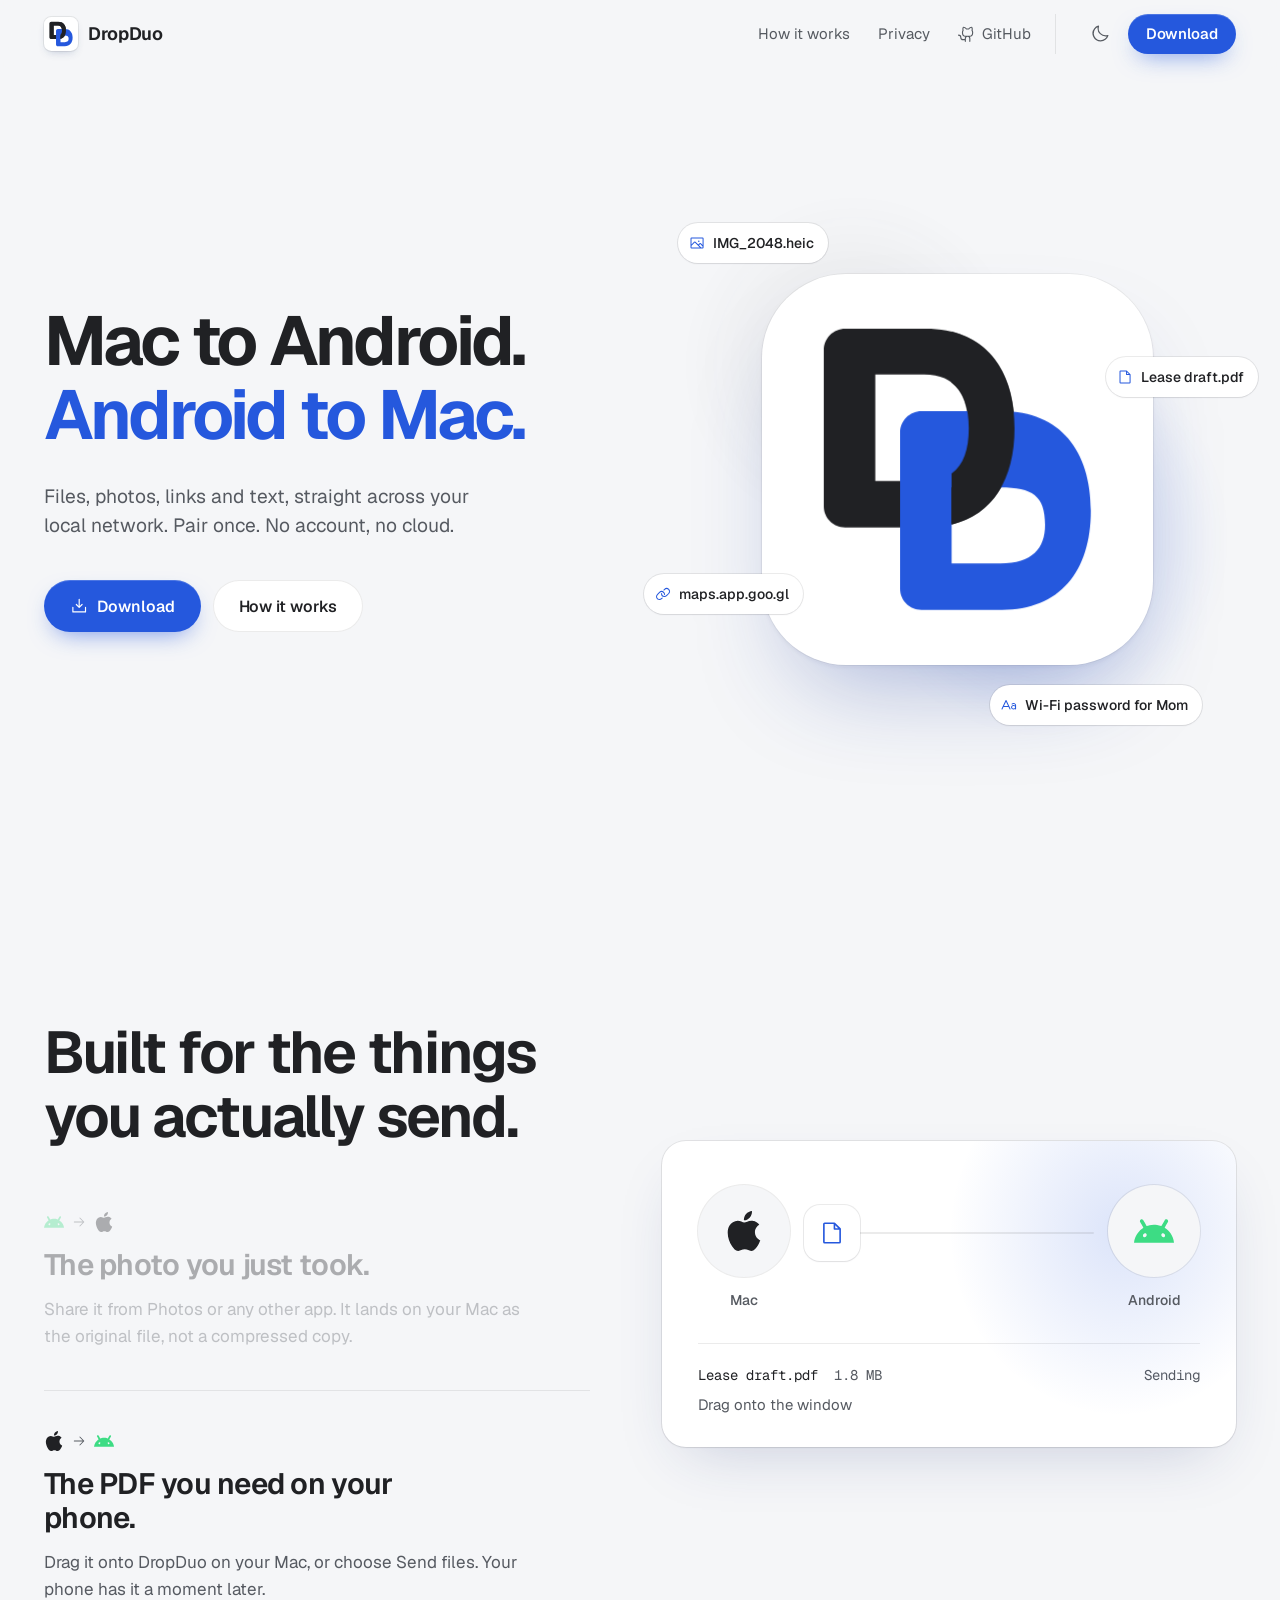
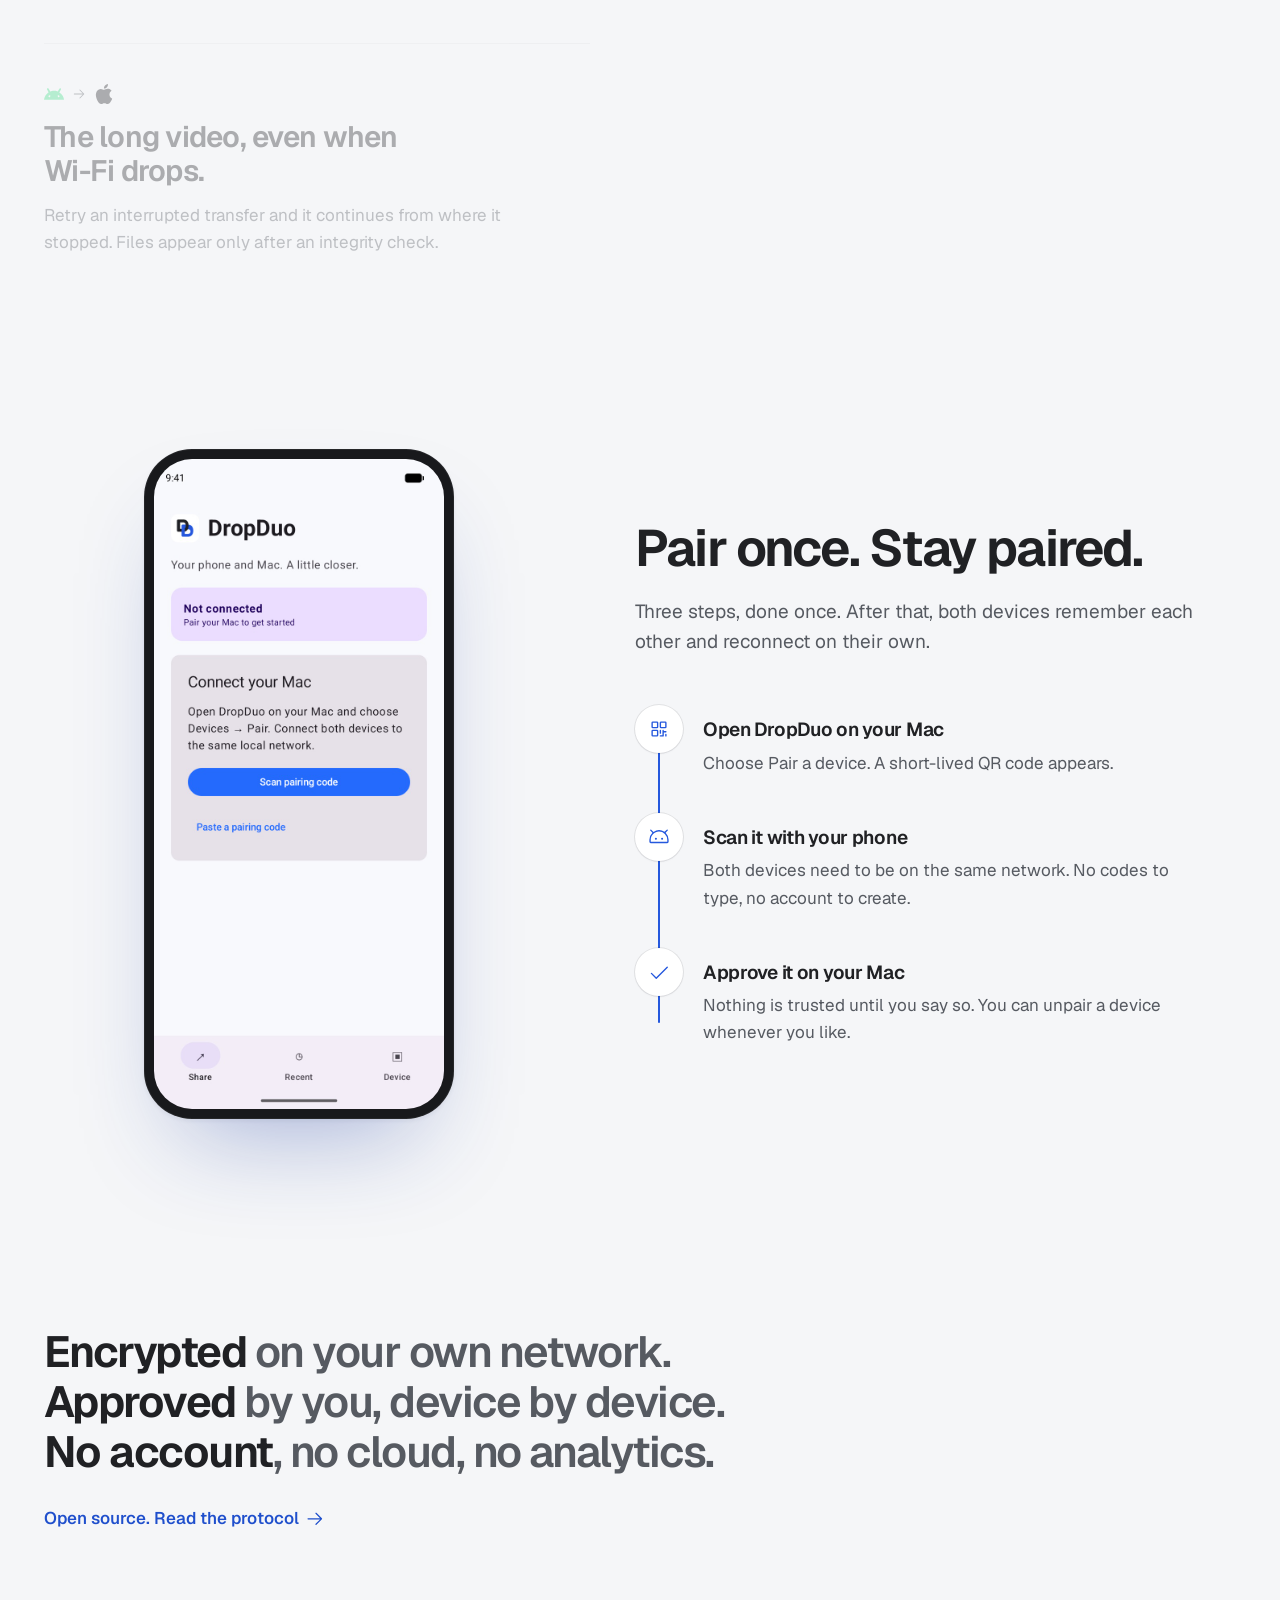
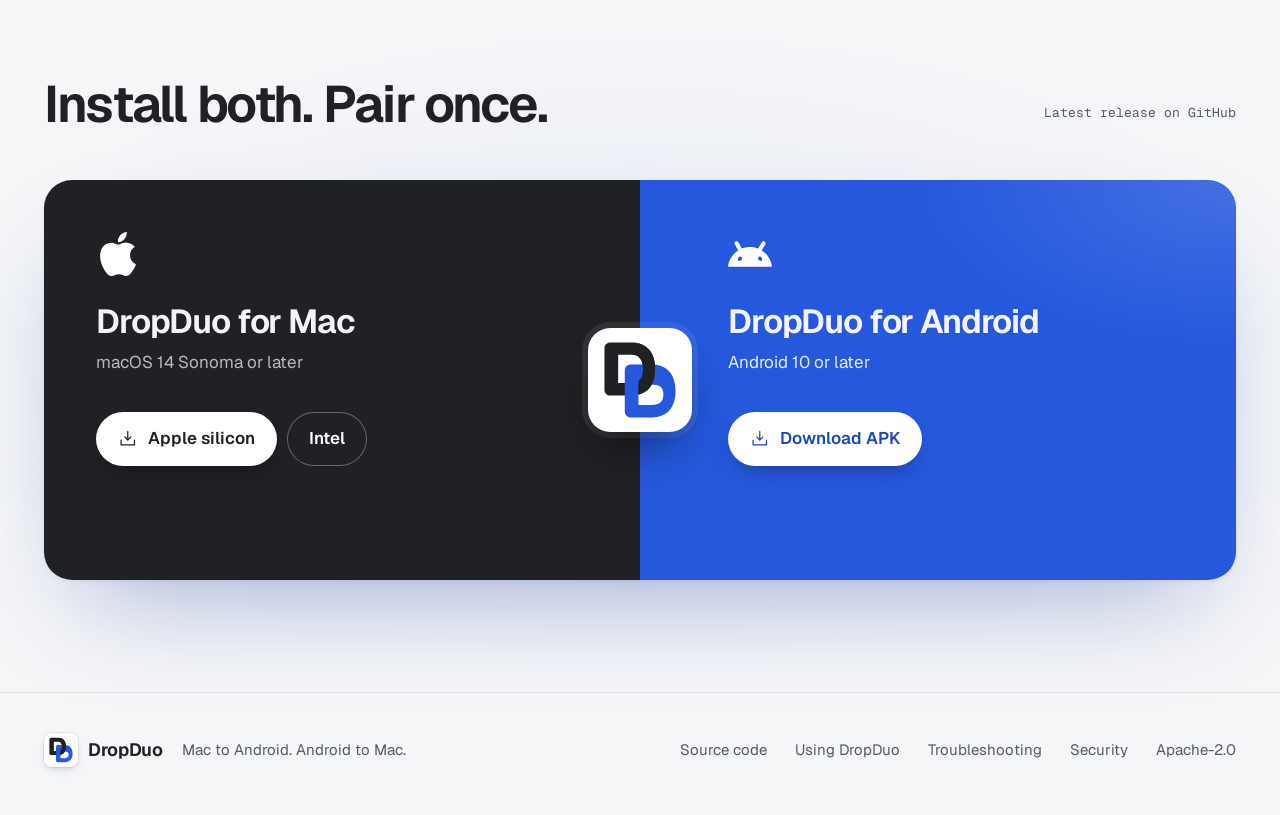
==== commit 29a4f26e: "feat: add APK QR code for desktop visitors and trim download copy Computers show a scannable QR code" ====
--- a/website/index.html
+++ b/website/index.html
@@ -210,7 +210,7 @@
       <div class="wrap">
         <div class="download__head">
           <h2 class="section-title reveal" id="download-title">Install both. Pair once.</h2>
-          <p class="download__version reveal" data-release-status>Checking the latest release</p>
+          <a class="download__version reveal" data-release-status href="https://github.com/rohit-yadavv/dropduo/releases">Checking the latest release</a>
         </div>
 
         <div class="download__body" data-release-state="loading">
@@ -226,10 +226,7 @@
               </div>
               <div class="half__skeleton" aria-hidden="true"><span></span><span></span></div>
               <p class="half__soon" data-soon>Signed build arrives with the first public release.</p>
-              <div class="half__notes">
-                <p>Apple menu, then About This Mac. M1 or newer is Apple silicon.</p>
-                <p data-dev-note hidden>This build is not notarized yet. On first launch, open System Settings, Privacy &amp; Security, then choose Open Anyway.</p>
-              </div>
+              <a class="half__help" data-dev-note hidden href="https://github.com/rohit-yadavv/dropduo/blob/develop/docs/downloads.md#install">Mac won't open it?</a>
             </article>
 
             <span class="duo__tile" aria-hidden="true"><svg><use href="#dd-mark"/></svg></span>
@@ -240,14 +237,14 @@
               <h3>DropDuo for Android</h3>
               <p class="half__req">Android 10 or later</p>
               <div class="half__actions" data-ready>
-                <a class="dl dl--solid" data-asset="android" href="https://github.com/rohit-yadavv/dropduo/releases"><svg class="i" aria-hidden="true"><use href="assets/icons.svg#download-simple"/></svg>Download APK<small data-size="android"></small></a>
+                <div class="qr" data-qr hidden>
+                  <div class="qr__code" data-qr-code></div>
+                  <p class="qr__text">Scan with your phone to download.<a data-asset="android" href="https://github.com/rohit-yadavv/dropduo/releases">Or download the APK<small data-size="android"></small></a></p>
+                </div>
+                <a class="dl dl--solid" data-asset="android" data-apk-button href="https://github.com/rohit-yadavv/dropduo/releases"><svg class="i" aria-hidden="true"><use href="assets/icons.svg#download-simple"/></svg>Download APK<small data-size="android"></small></a>
               </div>
               <div class="half__skeleton" aria-hidden="true"><span></span></div>
               <p class="half__soon" data-soon>Signed build arrives with the first public release.</p>
-              <div class="half__notes">
-                <p>Open the APK on your phone and allow installs from your browser once.</p>
-                <p data-dev-note hidden>Development build: an update may need a reinstall. Save received files first.</p>
-              </div>
             </article>
           </div>
 
@@ -259,11 +256,6 @@
               <a class="btn btn--ghost" href="https://github.com/rohit-yadavv/dropduo/releases"><svg class="i" aria-hidden="true"><use href="assets/icons.svg#github-logo"/></svg>Watch releases</a>
             </div>
           </div>
-
-          <p class="fineprint">
-            <span data-release-notes>Every release includes SHA256 checksums.</span>
-            <a href="https://github.com/rohit-yadavv/dropduo/blob/develop/docs/downloads.md">Installation guide</a>
-          </p>
         </div>
       </div>
     </section>
--- a/website/styles.css
+++ b/website/styles.css
@@ -88,6 +88,7 @@
 }
 
 h1, h2, h3, p, ul, ol { margin: 0; }
+[hidden] { display: none !important; }
 ul, ol { padding: 0; list-style: none; }
 img { display: block; max-width: 100%; height: auto; }
 a { color: inherit; text-decoration: none; }
@@ -692,11 +693,13 @@
   gap: 16px 32px;
 }
 .download__version {
+  padding-bottom: 8px;
   font-family: var(--mono);
   font-size: 0.8125rem;
   color: var(--muted);
-  padding-bottom: 8px;
-}
+  text-underline-offset: 4px;
+}
+a.download__version:hover { color: var(--accent-text); text-decoration: underline; }
 
 .duo {
   position: relative;
@@ -712,13 +715,13 @@
   position: relative;
   display: flex;
   flex-direction: column;
-  min-height: 440px;
-  padding: 52px 88px 40px 52px;
+  min-height: 400px;
+  padding: 52px 88px 44px 52px;
   color: #F3F4F6;
 }
 .half--mac { background: #202124; }
 .half--android {
-  padding: 52px 52px 40px 88px;
+  padding: 52px 52px 44px 88px;
   background:
     radial-gradient(90% 70% at 100% 0%, rgb(255 255 255 / 0.14), transparent 60%),
     #2558DD;
@@ -734,6 +737,7 @@
   letter-spacing: -0.035em;
 }
 .half__req { margin-top: 8px; color: rgb(243 244 246 / 0.72); }
+.half--android .half__req { color: rgb(255 255 255 / 0.88); }
 
 .half__here {
   position: absolute;
@@ -794,23 +798,51 @@
   font-size: 0.9375rem;
 }
 
-.half__notes {
-  display: grid;
+.half__help {
+  align-self: flex-start;
+  margin-top: auto;
+  padding-top: 28px;
+  font-size: 0.9375rem;
+  color: rgb(243 244 246 / 0.78);
+  text-decoration: underline;
+  text-decoration-color: rgb(255 255 255 / 0.3);
+  text-underline-offset: 4px;
+}
+.half__help:hover { color: #fff; text-decoration-color: #fff; }
+
+/* Desktop visitors get a QR code that downloads the APK on their phone. */
+.qr { display: flex; align-items: center; gap: 22px; }
+.qr__code {
+  flex: none;
+  width: 176px;
+  height: 176px;
+  padding: 14px;
+  border-radius: 22px;
+  background: #fff;
+  box-shadow: 0 16px 32px -16px rgb(0 0 0 / 0.45);
+}
+.qr__code svg { display: block; width: 100%; height: 100%; }
+.qr__text {
+  display: grid;
+  gap: 10px;
+  max-width: 18ch;
+  font-size: 1.0625rem;
+  font-weight: 560;
+  line-height: 1.35;
+}
+.qr__text a {
+  display: inline-flex;
+  align-items: baseline;
   gap: 8px;
-  margin-top: auto;
-  padding-top: 32px;
   font-size: 0.9375rem;
-  line-height: 1.5;
-  color: rgb(243 244 246 / 0.7);
-}
-.half__notes p:first-child {
-  padding-top: 20px;
-  border-top: 1px solid rgb(255 255 255 / 0.14);
-}
-.half__notes [data-dev-note] { color: rgb(243 244 246 / 0.9); }
-.half--android .half__req,
-.half--android .half__notes { color: rgb(255 255 255 / 0.88); }
-.half--android .half__notes [data-dev-note] { color: #fff; }
+  font-weight: 500;
+  color: rgb(255 255 255 / 0.85);
+  text-decoration: underline;
+  text-decoration-color: rgb(255 255 255 / 0.35);
+  text-underline-offset: 4px;
+}
+.qr__text a:hover { color: #fff; }
+.qr__text small { font-family: var(--mono); font-size: 0.75rem; opacity: 0.7; }
 
 /* The app tile sits on the seam, so the two halves read as one mark. */
 .duo__tile {
@@ -847,17 +879,6 @@
 [data-release-state="pending"] [data-pending],
 [data-release-state="pending"] [data-soon] { display: block; }
 [data-release-state="ready"] [data-ready] { animation: fade-up 0.6s var(--ease) both; }
-
-.fineprint {
-  display: flex;
-  flex-wrap: wrap;
-  gap: 6px 24px;
-  margin-top: 24px;
-  color: var(--muted);
-  font-size: 0.9375rem;
-}
-.fineprint a { color: var(--accent-text); text-underline-offset: 3px; }
-.fineprint a:hover { text-decoration: underline; }
 
 /* Footer */
 
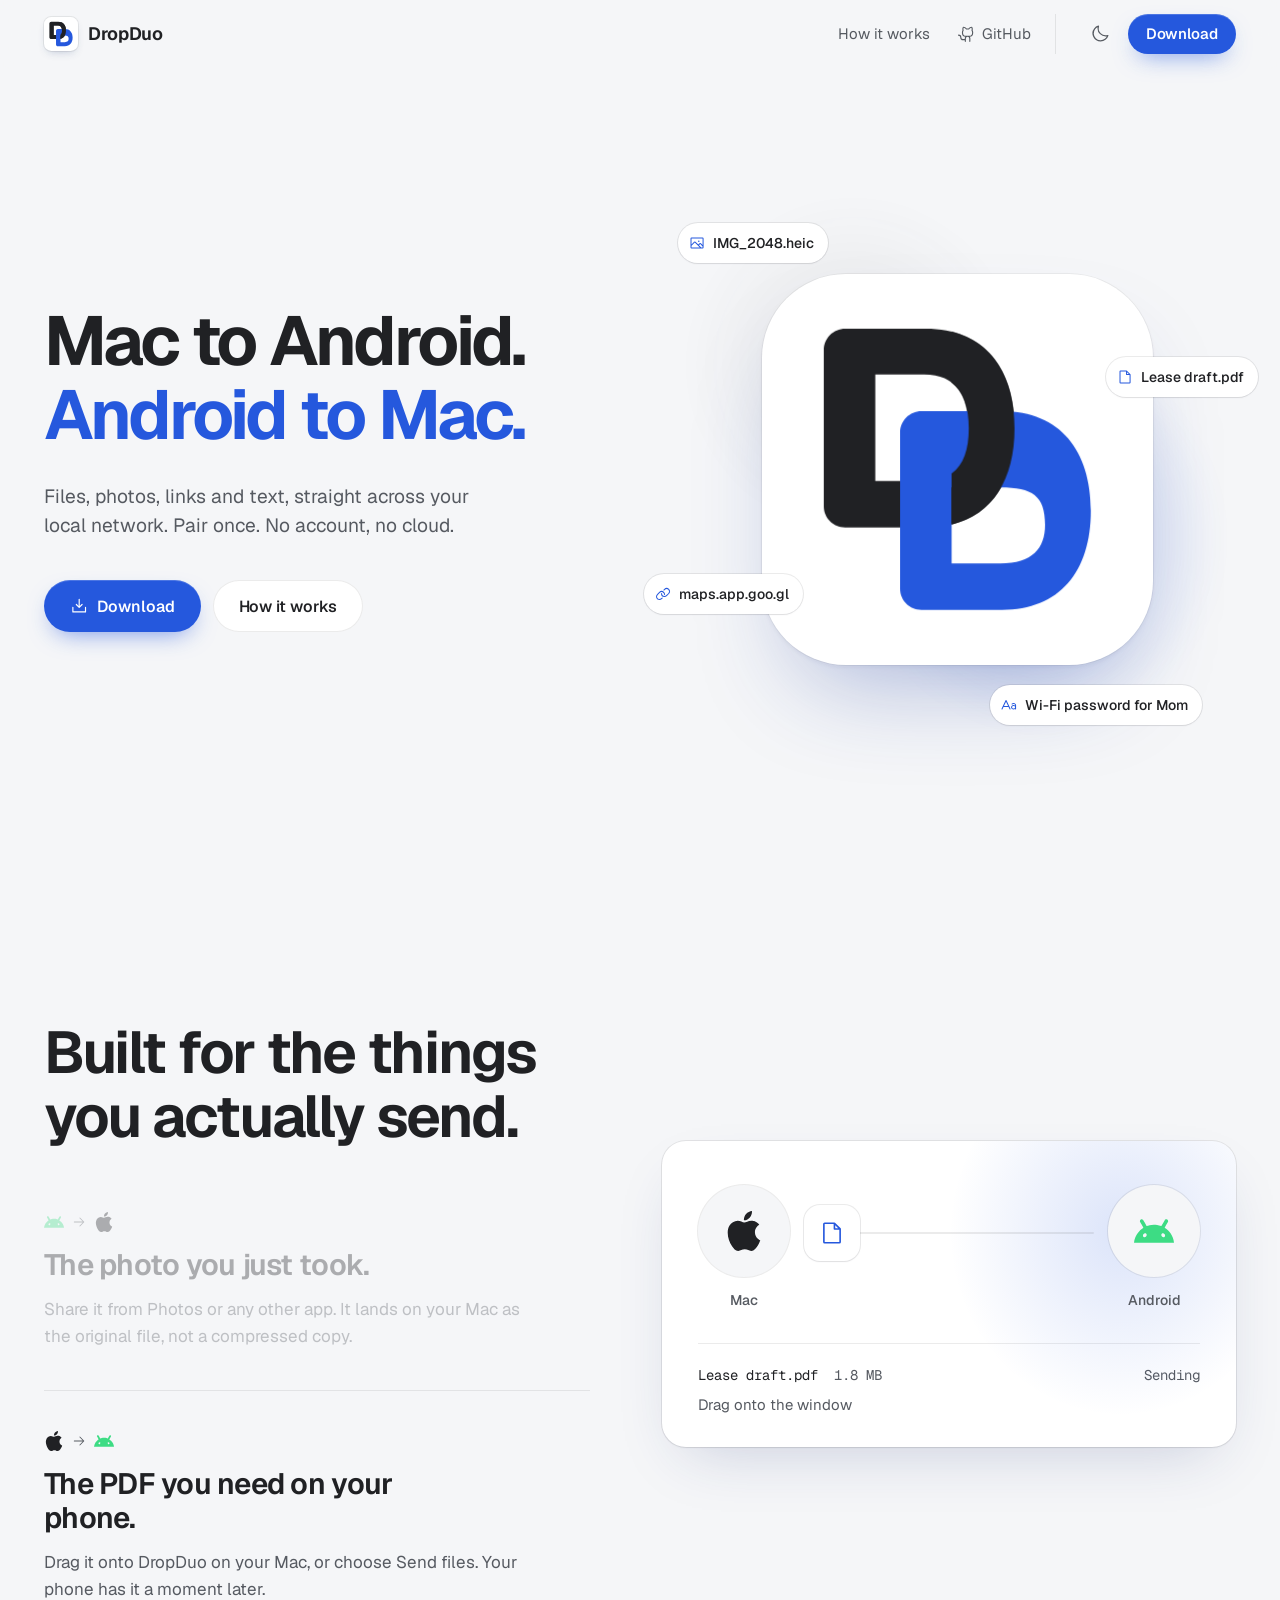
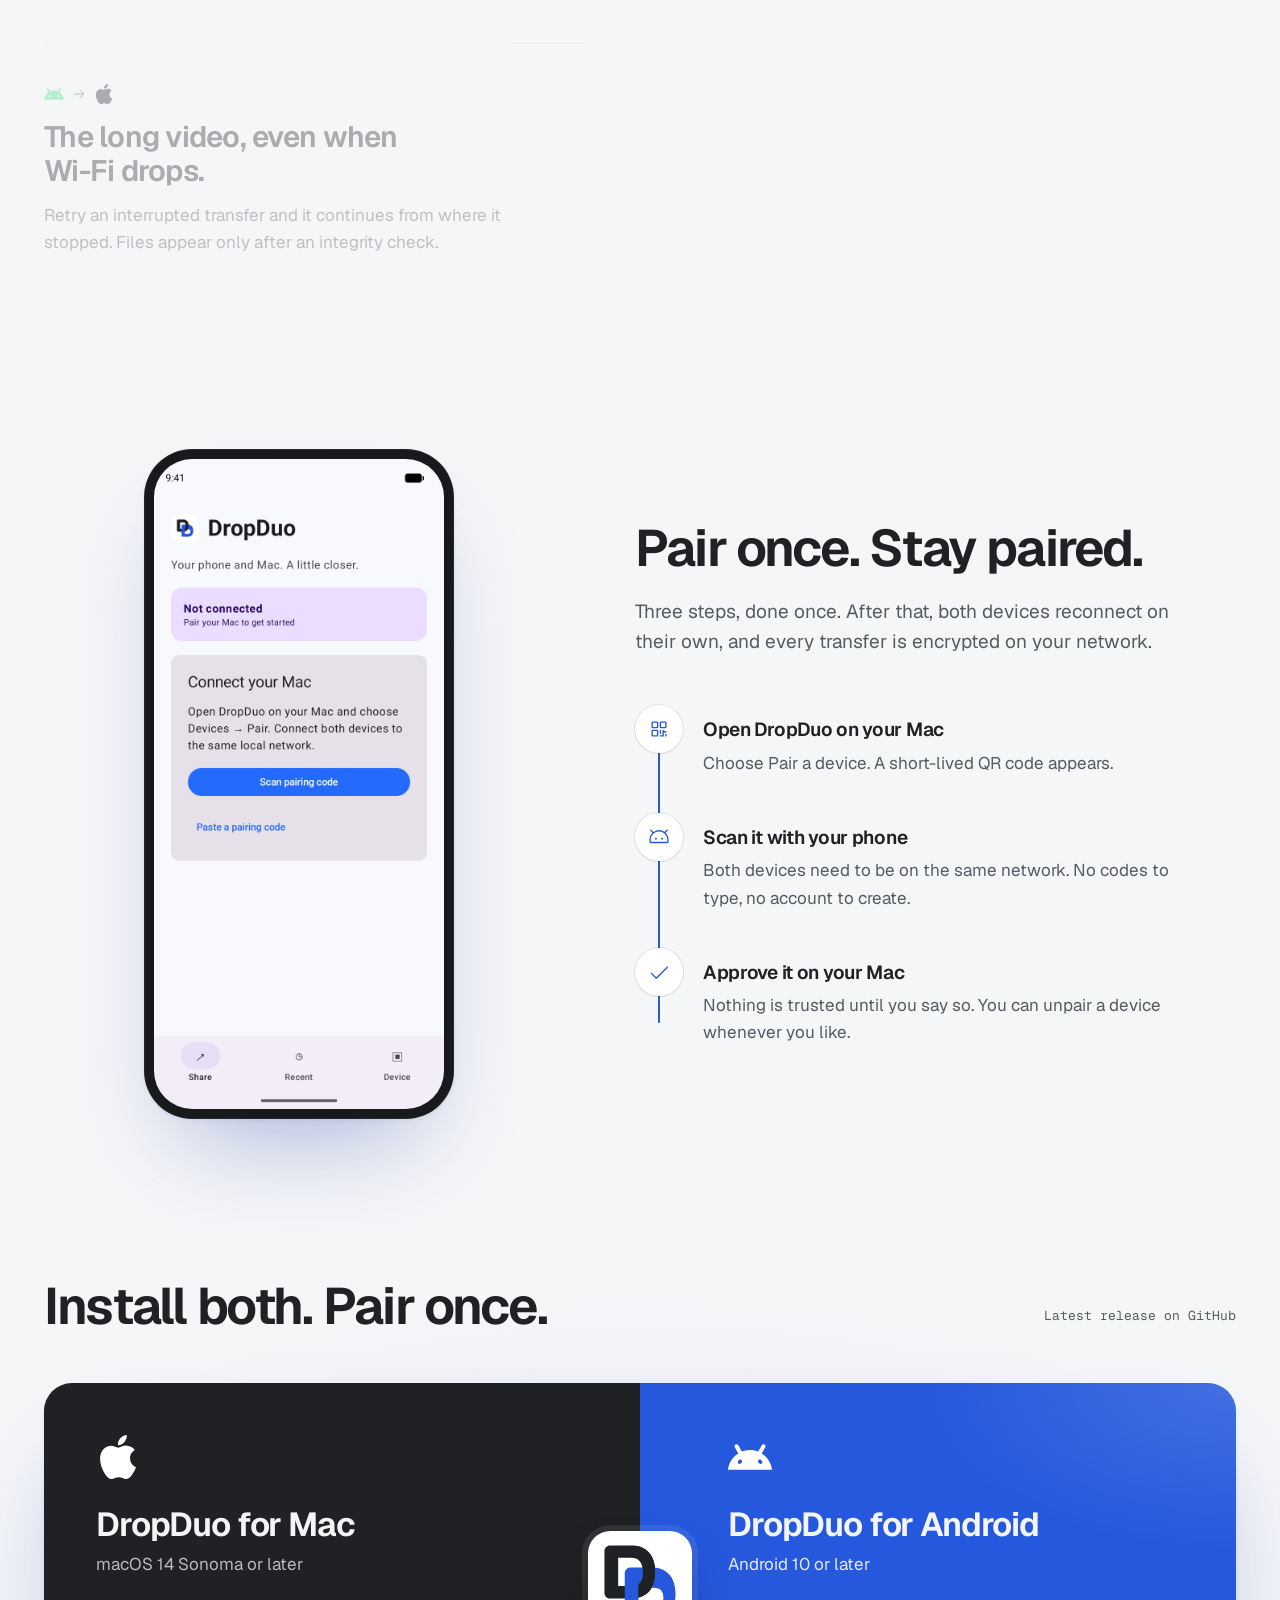
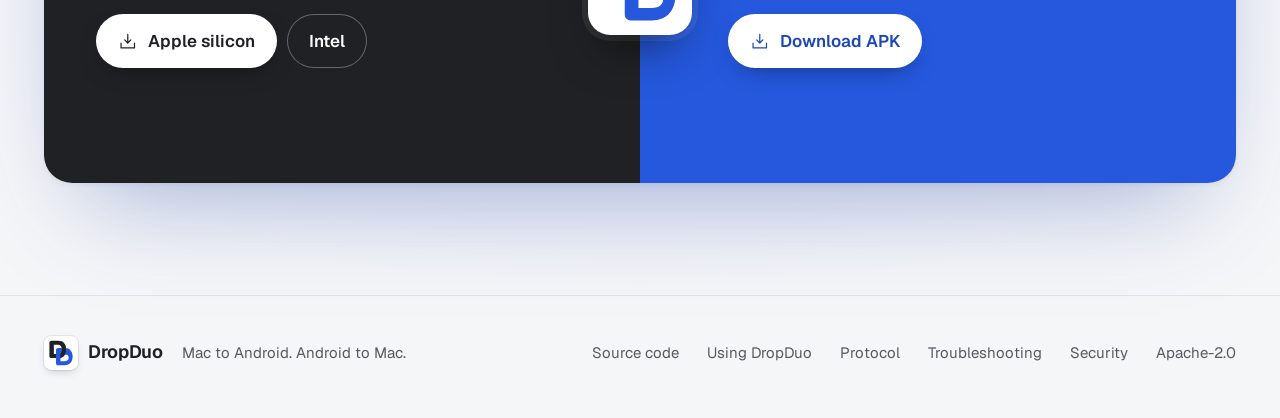
==== commit d1940fd3: "refactor: remove standalone privacy section Its points already appear in the hero and pairing steps;" ====
--- a/website/index.html
+++ b/website/index.html
@@ -57,7 +57,6 @@
       <nav class="nav__primary" aria-label="Primary">
         <ul class="nav__links">
           <li><a href="#pair">How it works</a></li>
-          <li><a href="#privacy">Privacy</a></li>
           <li><a href="https://github.com/rohit-yadavv/dropduo"><svg class="i" aria-hidden="true"><use href="assets/icons.svg#github-logo"/></svg>GitHub</a></li>
         </ul>
       </nav>
@@ -170,7 +169,7 @@
         </div>
         <div class="pair__copy">
           <h2 class="section-title reveal" id="pair-title">Pair once. Stay paired.</h2>
-          <p class="lede reveal">Three steps, done once. After that, both devices remember each other and reconnect on their own.</p>
+          <p class="lede reveal">Three steps, done once. After that, both devices reconnect on their own, and every transfer is encrypted on your network.</p>
           <ol class="steps">
             <li class="step reveal">
               <span class="step__icon"><svg class="i" aria-hidden="true"><use href="assets/icons.svg#qr-code"/></svg></span>
@@ -198,13 +197,6 @@
       </div>
     </section>
 
-    <section class="privacy" id="privacy" aria-labelledby="privacy-title">
-      <div class="wrap">
-        <h2 class="sr-only" id="privacy-title">Privacy</h2>
-        <p class="privacy__statement reveal"><span><b>Encrypted</b> on your own network.</span> <span><b>Approved</b> by you, device by device.</span> <span><b>No account</b>, no cloud, no analytics.</span></p>
-        <a class="privacy__link reveal" style="--d: 80ms" href="https://github.com/rohit-yadavv/dropduo/blob/develop/protocol/SPEC.md">Open source. Read the protocol<svg class="i" aria-hidden="true"><use href="assets/icons.svg#arrow-right"/></svg></a>
-      </div>
-    </section>
 
     <section class="download" id="download" aria-labelledby="download-title">
       <div class="wrap">
@@ -273,6 +265,7 @@
       <ul class="footer__links">
         <li><a href="https://github.com/rohit-yadavv/dropduo">Source code</a></li>
         <li><a href="https://github.com/rohit-yadavv/dropduo/blob/develop/docs/usage.md">Using DropDuo</a></li>
+        <li><a href="https://github.com/rohit-yadavv/dropduo/blob/develop/protocol/SPEC.md">Protocol</a></li>
         <li><a href="https://github.com/rohit-yadavv/dropduo/blob/develop/docs/troubleshooting.md">Troubleshooting</a></li>
         <li><a href="https://github.com/rohit-yadavv/dropduo/blob/develop/SECURITY.md">Security</a></li>
         <li><a href="https://github.com/rohit-yadavv/dropduo/blob/develop/LICENSE">Apache-2.0</a></li>
--- a/website/styles.css
+++ b/website/styles.css
@@ -647,40 +647,10 @@
 }
 .step__icon .i { width: 22px; height: 22px; }
 
-/* Privacy: one statement, carried by type alone */
-
-.privacy { padding: 96px 0 24px; }
-
-.privacy__statement {
-  max-width: 30ch;
-  font-size: clamp(1.75rem, 3.4vw, 3rem);
-  font-weight: 600;
-  line-height: 1.15;
-  letter-spacing: -0.035em;
-  color: var(--muted);
-  text-wrap: balance;
-}
-.privacy__statement b { color: var(--text); font-weight: 650; }
-@media (min-width: 768px) {
-  .privacy__statement { max-width: none; }
-  .privacy__statement span { display: block; }
-}
-
-.privacy__link {
-  display: inline-flex;
-  align-items: center;
-  gap: 6px;
-  margin-top: 28px;
-  color: var(--accent-text);
-  font-weight: 560;
-}
-.privacy__link .i { transition: transform 0.3s var(--ease); }
-.privacy__link:hover .i { transform: translateX(3px); }
-
 /* Download: one panel split like the mark, ink for Mac and cobalt for Android */
 
 .download {
-  padding: 120px 0 112px;
+  padding: 48px 0 112px;
   background:
     radial-gradient(55% 45% at 50% 55%, color-mix(in srgb, var(--cobalt) 8%, transparent), transparent 100%);
 }
@@ -933,7 +903,6 @@
   .pair__grid { grid-template-columns: 1fr; }
   .pair__device { order: 2; }
   .phone { width: min(78%, 300px); }
-  .privacy { padding: 72px 0 8px; }
   .duo { grid-template-columns: 1fr; border-radius: 24px; }
   .half, .half--android { min-height: 0; padding: 36px 28px 32px; }
   .half--mac { padding-bottom: 64px; }
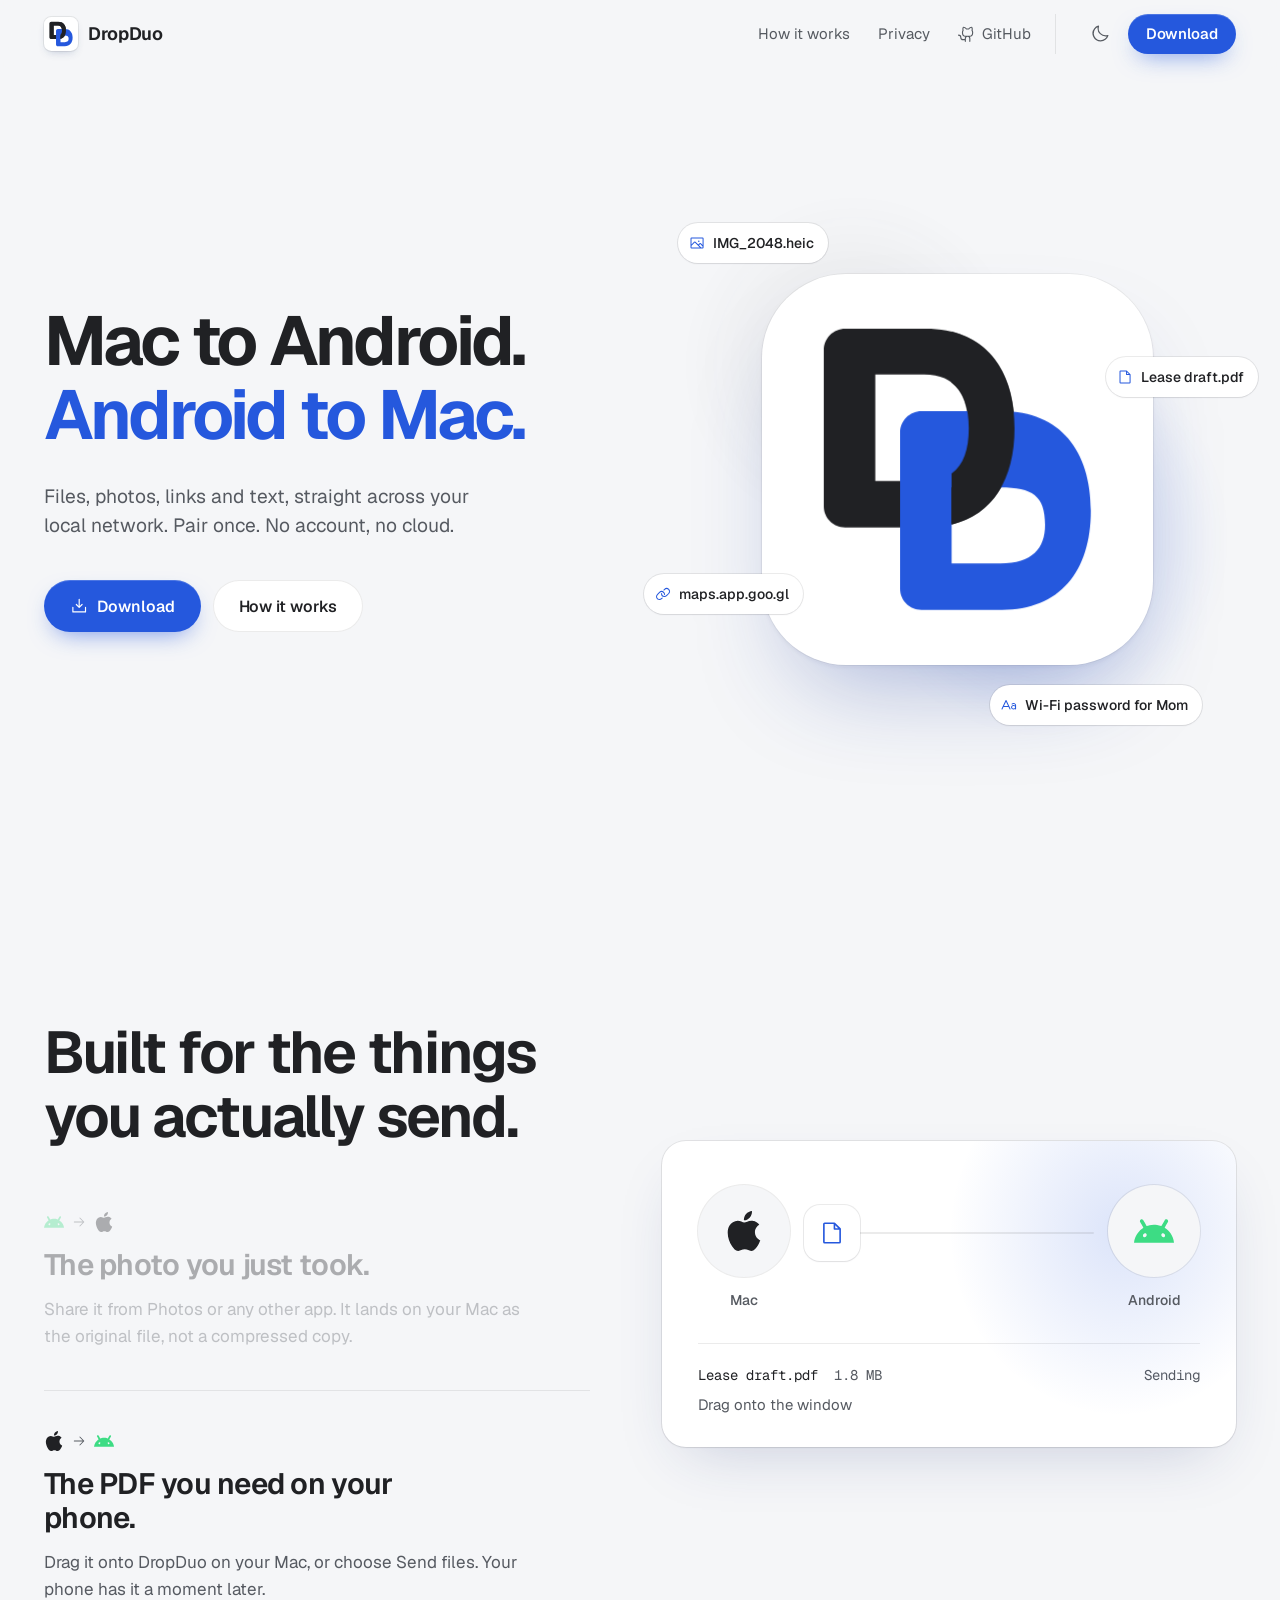
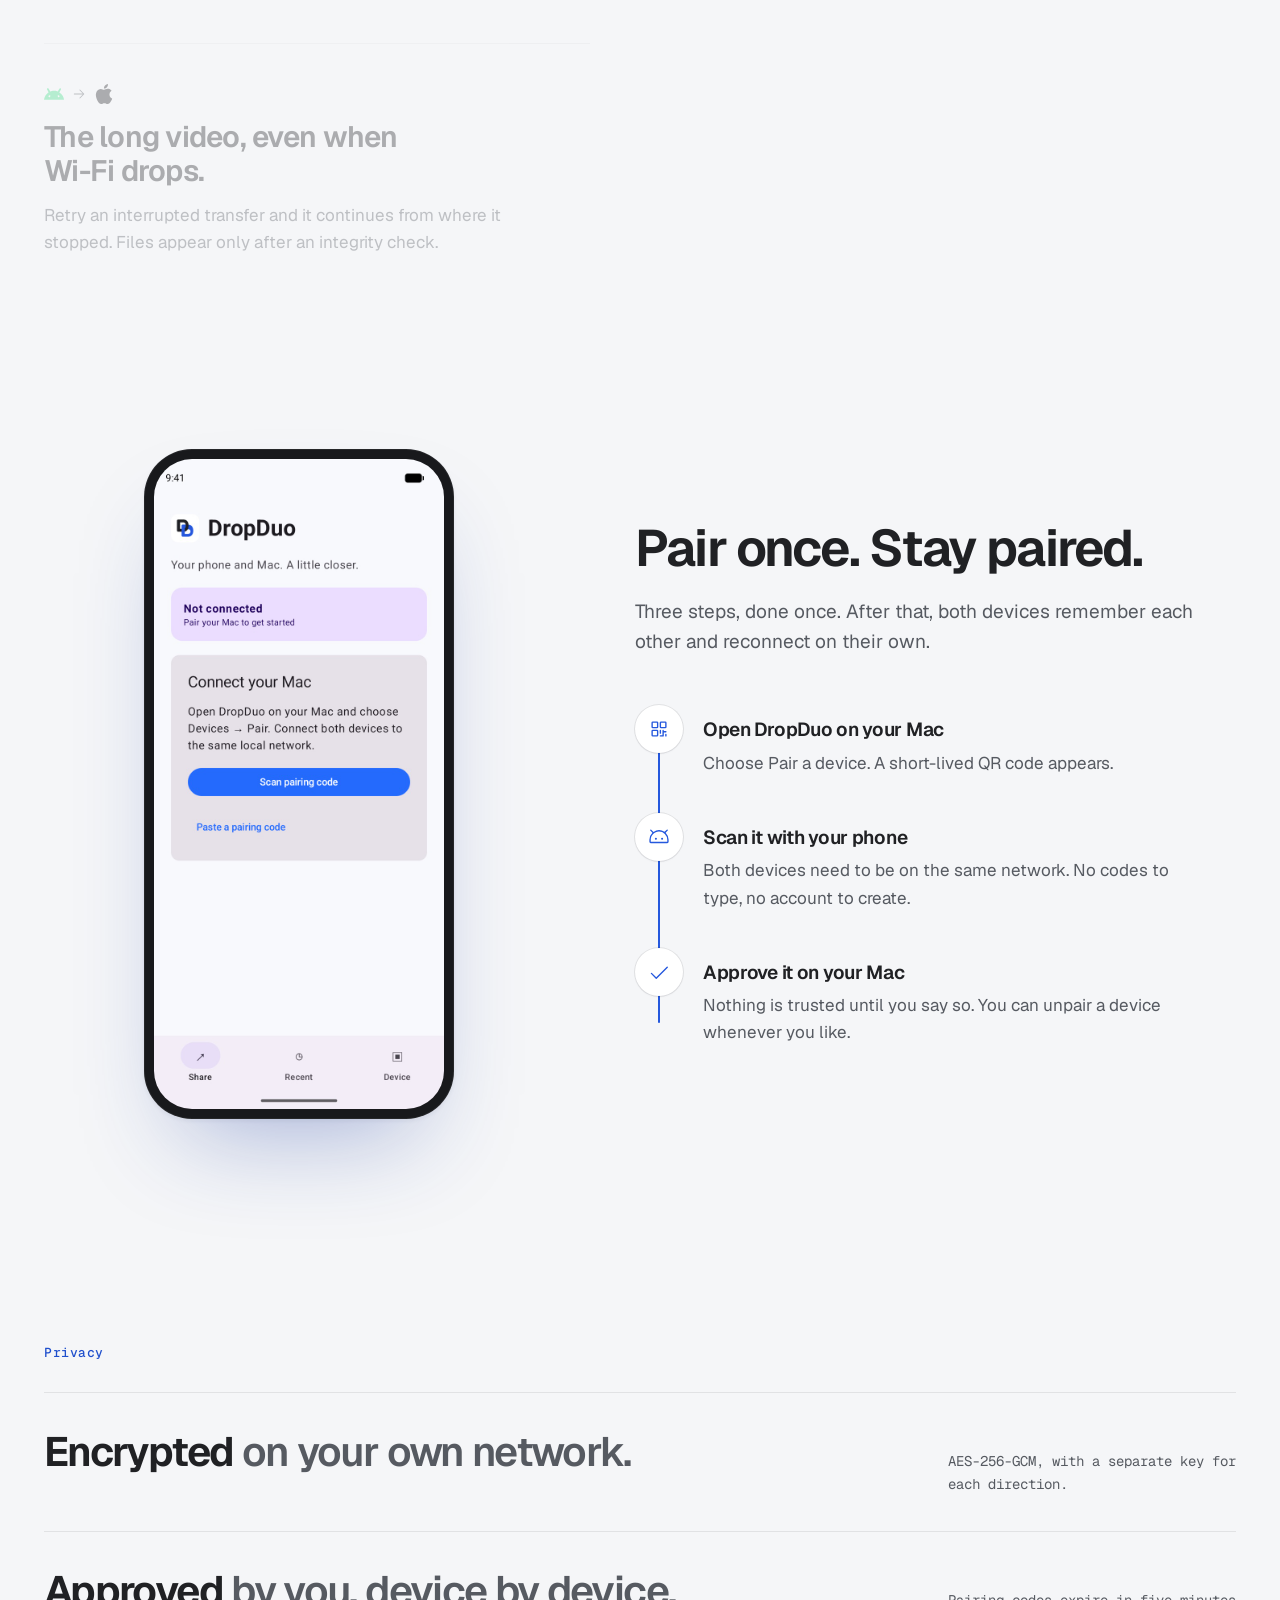
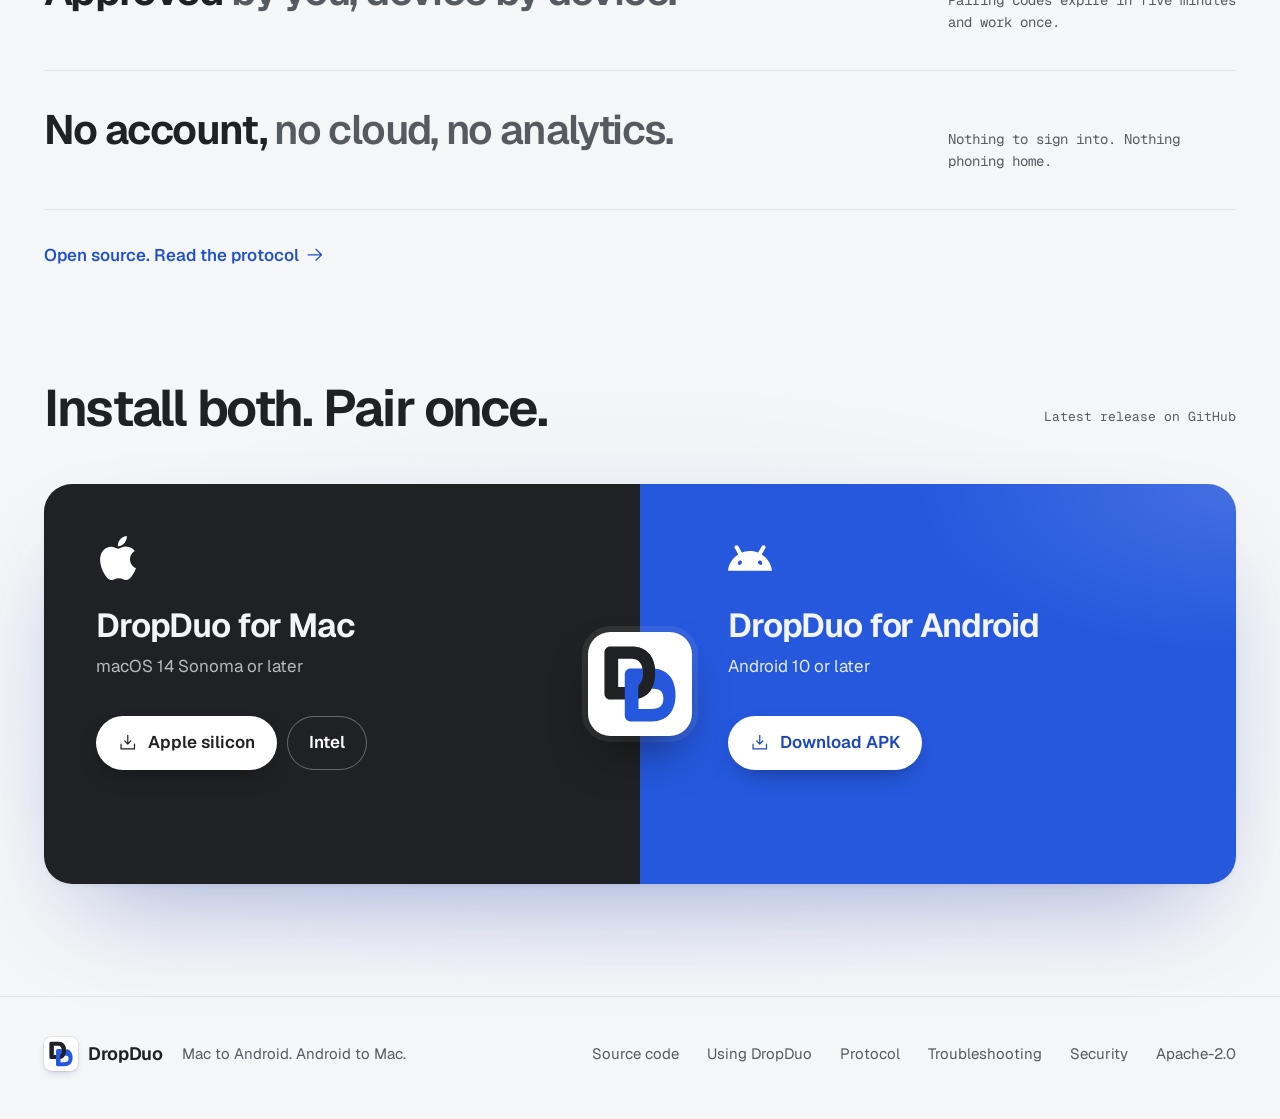
==== commit 3f614a05: "feat: bring back privacy as scroll-lit claim rows Restore the section with its three claims as full-" ====
--- a/website/index.html
+++ b/website/index.html
@@ -57,6 +57,7 @@
       <nav class="nav__primary" aria-label="Primary">
         <ul class="nav__links">
           <li><a href="#pair">How it works</a></li>
+          <li><a href="#privacy">Privacy</a></li>
           <li><a href="https://github.com/rohit-yadavv/dropduo"><svg class="i" aria-hidden="true"><use href="assets/icons.svg#github-logo"/></svg>GitHub</a></li>
         </ul>
       </nav>
@@ -169,7 +170,7 @@
         </div>
         <div class="pair__copy">
           <h2 class="section-title reveal" id="pair-title">Pair once. Stay paired.</h2>
-          <p class="lede reveal">Three steps, done once. After that, both devices reconnect on their own, and every transfer is encrypted on your network.</p>
+          <p class="lede reveal">Three steps, done once. After that, both devices remember each other and reconnect on their own.</p>
           <ol class="steps">
             <li class="step reveal">
               <span class="step__icon"><svg class="i" aria-hidden="true"><use href="assets/icons.svg#qr-code"/></svg></span>
@@ -197,6 +198,27 @@
       </div>
     </section>
 
+
+    <section class="privacy" id="privacy" aria-labelledby="privacy-title">
+      <div class="wrap">
+        <h2 class="privacy__label reveal" id="privacy-title">Privacy</h2>
+        <ul class="claims">
+          <li class="claim">
+            <p class="claim__text"><b>Encrypted</b> on your own network.</p>
+            <p class="claim__detail">AES-256-GCM, with a separate key for each direction.</p>
+          </li>
+          <li class="claim">
+            <p class="claim__text"><b>Approved</b> by you, device by device.</p>
+            <p class="claim__detail">Pairing codes expire in five minutes and work once.</p>
+          </li>
+          <li class="claim">
+            <p class="claim__text"><b>No account,</b> no cloud, no analytics.</p>
+            <p class="claim__detail">Nothing to sign into. Nothing phoning home.</p>
+          </li>
+        </ul>
+        <a class="privacy__link reveal" href="https://github.com/rohit-yadavv/dropduo/blob/develop/protocol/SPEC.md">Open source. Read the protocol<svg class="i" aria-hidden="true"><use href="assets/icons.svg#arrow-right"/></svg></a>
+      </div>
+    </section>
 
     <section class="download" id="download" aria-labelledby="download-title">
       <div class="wrap">
--- a/website/styles.css
+++ b/website/styles.css
@@ -647,10 +647,59 @@
 }
 .step__icon .i { width: 22px; height: 22px; }
 
+/* Privacy: three claims that light up as they pass the middle of the screen */
+
+.privacy { padding: 112px 0 40px; }
+
+.privacy__label {
+  font-family: var(--mono);
+  font-size: 0.8125rem;
+  font-weight: 500;
+  letter-spacing: 0.04em;
+  color: var(--accent-text);
+}
+
+.claims { margin-top: 28px; border-bottom: 1px solid var(--line); }
+
+.claim {
+  display: grid;
+  grid-template-columns: minmax(0, 1fr) minmax(0, 18rem);
+  align-items: baseline;
+  gap: 12px 48px;
+  padding: 36px 0;
+  border-top: 1px solid var(--line);
+}
+.claim__text {
+  font-size: clamp(1.625rem, 3.2vw, 2.75rem);
+  font-weight: 600;
+  line-height: 1.12;
+  letter-spacing: -0.04em;
+  color: var(--muted);
+  text-wrap: balance;
+}
+.claim__text b { color: var(--text); font-weight: 650; }
+.claim__detail {
+  font-family: var(--mono);
+  font-size: 0.875rem;
+  line-height: 1.6;
+  color: var(--muted);
+}
+
+.privacy__link {
+  display: inline-flex;
+  align-items: center;
+  gap: 6px;
+  margin-top: 32px;
+  color: var(--accent-text);
+  font-weight: 560;
+}
+.privacy__link .i { transition: transform 0.3s var(--ease); }
+.privacy__link:hover .i { transform: translateX(3px); }
+
 /* Download: one panel split like the mark, ink for Mac and cobalt for Android */
 
 .download {
-  padding: 48px 0 112px;
+  padding: 72px 0 112px;
   background:
     radial-gradient(55% 45% at 50% 55%, color-mix(in srgb, var(--cobalt) 8%, transparent), transparent 100%);
 }
@@ -900,6 +949,8 @@
   .chip--b { right: 0; }
   .chip--c { left: 0; }
   .sends, .pair, .download { padding: 80px 0; }
+  .privacy { padding: 72px 0 16px; }
+  .claim { grid-template-columns: 1fr; padding: 28px 0; }
   .pair__grid { grid-template-columns: 1fr; }
   .pair__device { order: 2; }
   .phone { width: min(78%, 300px); }
@@ -973,6 +1024,11 @@
   100% { opacity: 0; transform: scale(1.18); }
 }
 
+@keyframes claim-focus {
+  from { opacity: 0.22; transform: translateY(18px); }
+  to { opacity: 1; transform: none; }
+}
+
 @keyframes draw { from { transform: scaleY(0); } to { transform: scaleY(1); } }
 
 @media (prefers-reduced-motion: no-preference) {
@@ -1014,6 +1070,12 @@
 
 
   @supports (animation-timeline: view()) {
+    .claim {
+      animation: claim-focus linear both;
+      animation-timeline: view();
+      animation-range: entry 10% cover 50%;
+    }
+
     .steps::after {
       animation: draw linear both;
       animation-timeline: view();
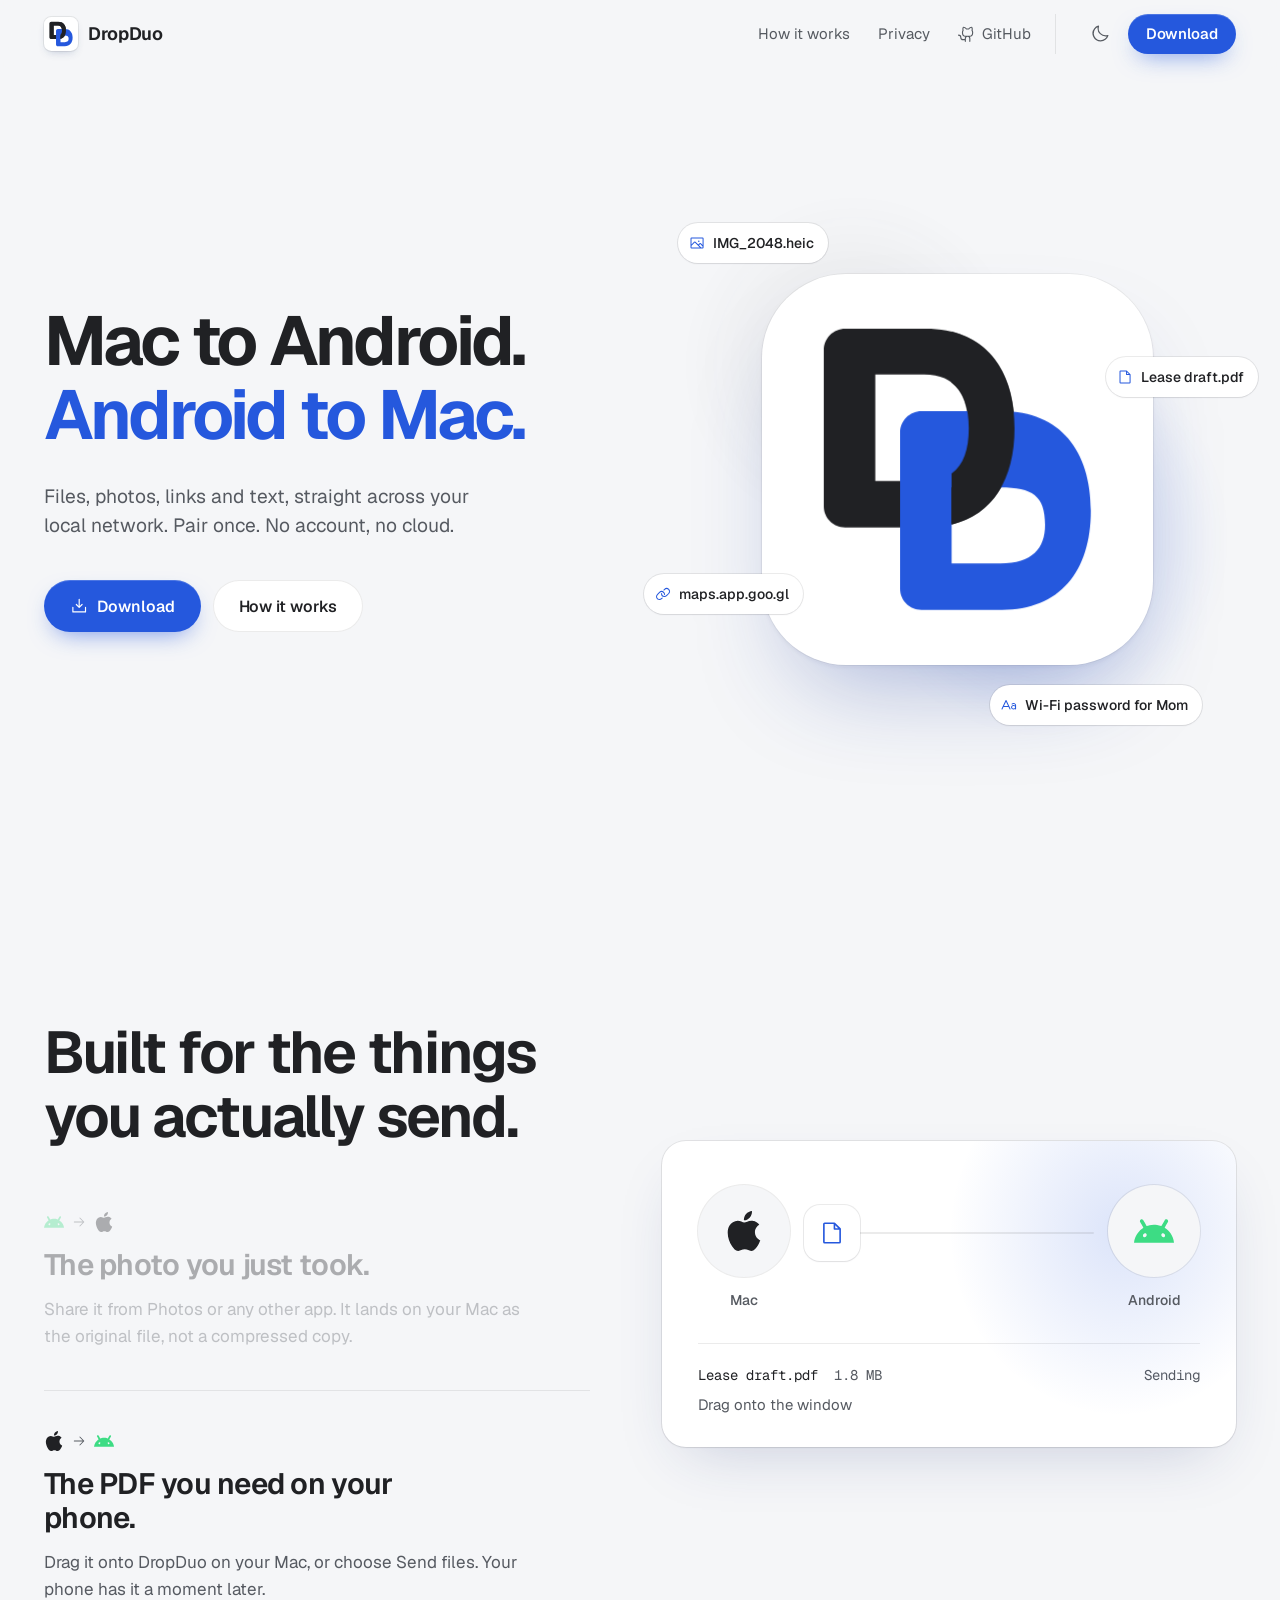
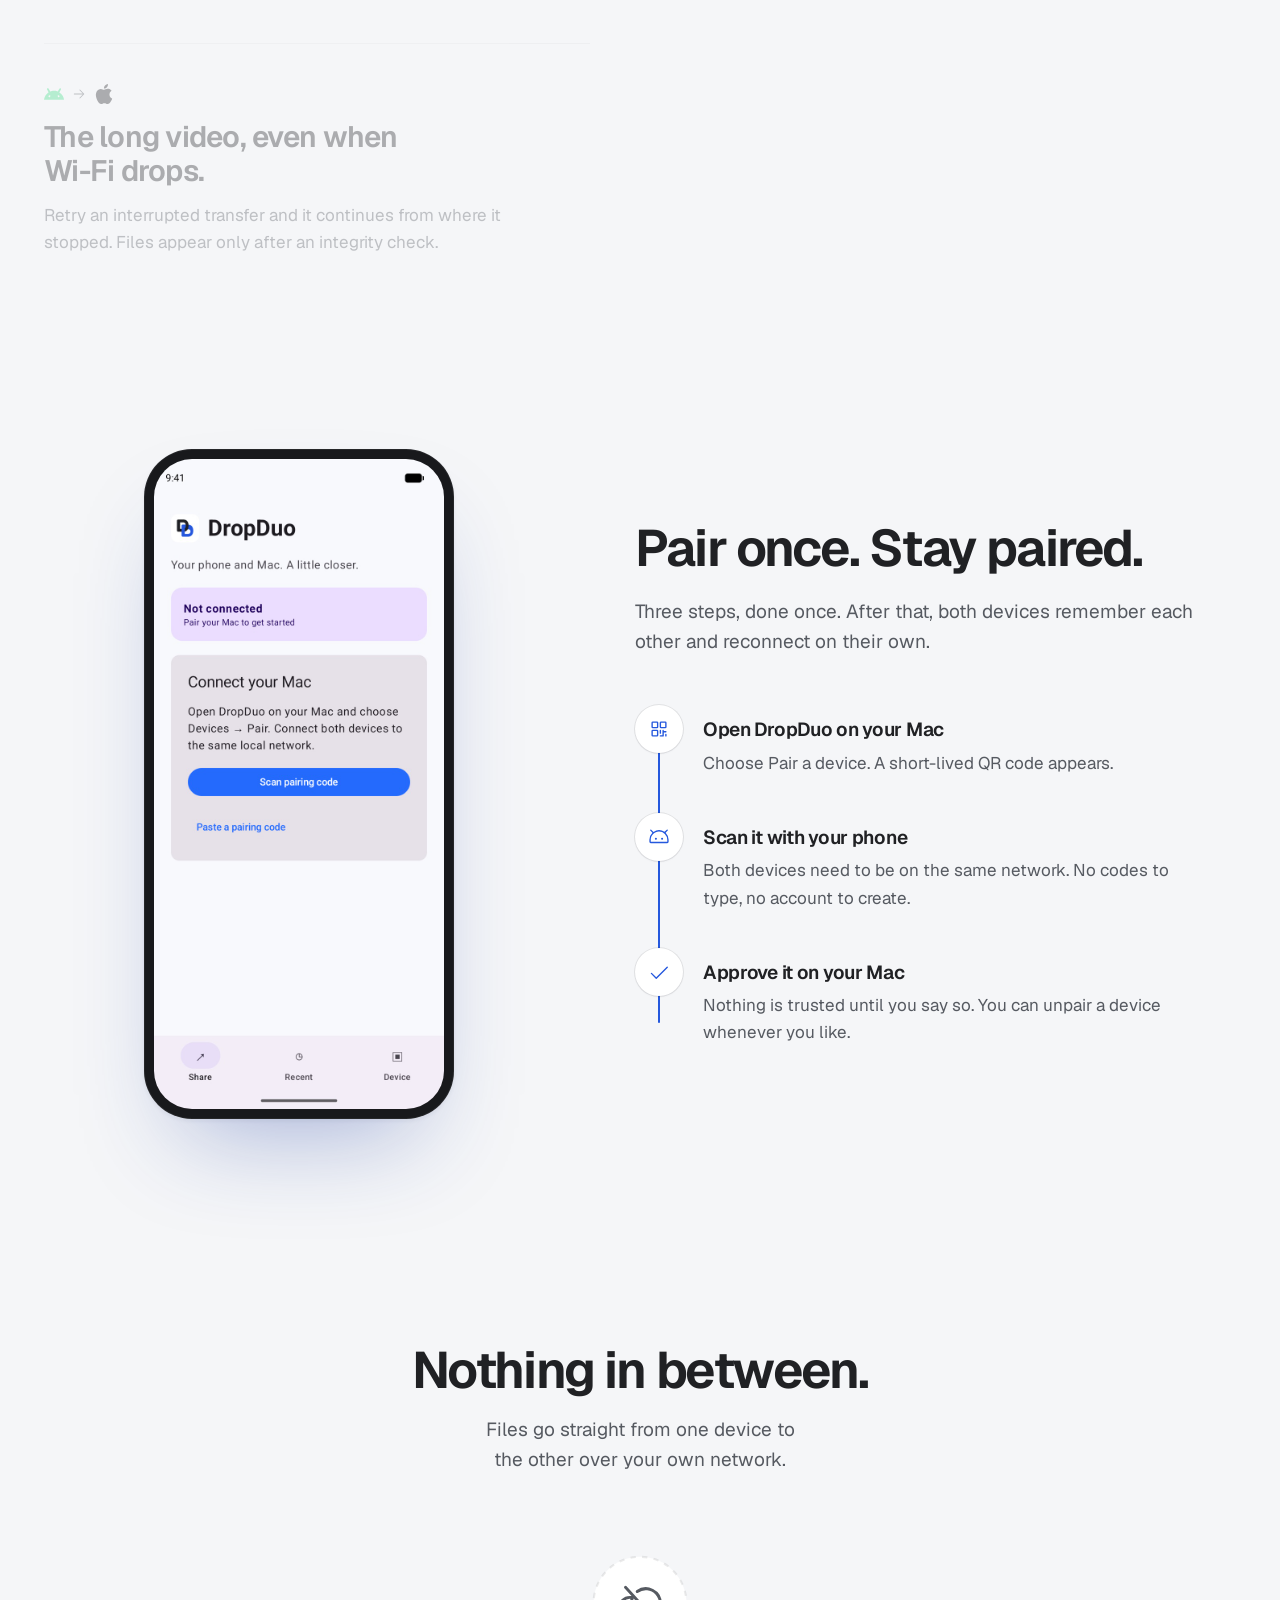
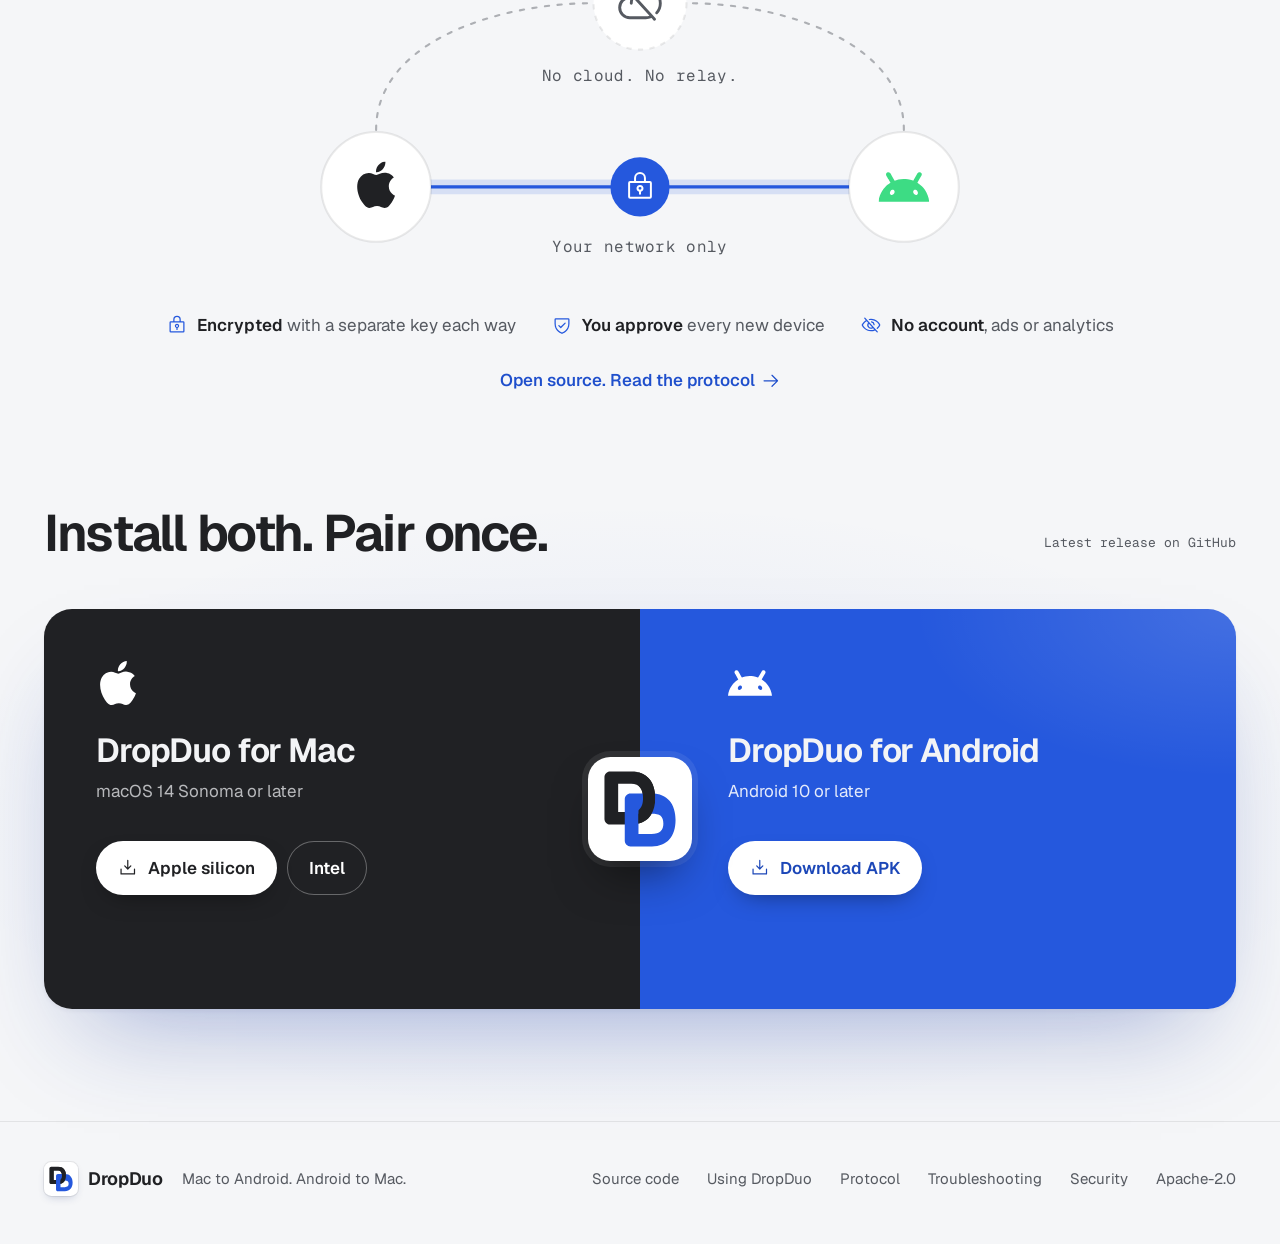
==== commit c7f17248: "feat: redesign privacy as a direct-route diagram Show Mac and Android joined by one encrypted link w" ====
--- a/website/index.html
+++ b/website/index.html
@@ -201,20 +201,43 @@
 
     <section class="privacy" id="privacy" aria-labelledby="privacy-title">
       <div class="wrap">
-        <h2 class="privacy__label reveal" id="privacy-title">Privacy</h2>
-        <ul class="claims">
-          <li class="claim">
-            <p class="claim__text"><b>Encrypted</b> on your own network.</p>
-            <p class="claim__detail">AES-256-GCM, with a separate key for each direction.</p>
-          </li>
-          <li class="claim">
-            <p class="claim__text"><b>Approved</b> by you, device by device.</p>
-            <p class="claim__detail">Pairing codes expire in five minutes and work once.</p>
-          </li>
-          <li class="claim">
-            <p class="claim__text"><b>No account,</b> no cloud, no analytics.</p>
-            <p class="claim__detail">Nothing to sign into. Nothing phoning home.</p>
-          </li>
+        <h2 class="section-title privacy__title reveal" id="privacy-title">Nothing in between.</h2>
+        <p class="privacy__lede reveal">Files go straight from one device to the other over your own network.</p>
+
+        <figure class="route reveal">
+          <svg class="route__svg" viewBox="0 0 720 330" role="img" aria-labelledby="route-desc">
+            <desc id="route-desc">Your Mac and Android phone connect directly over your local network through an encrypted link. No cloud or relay server sits in between.</desc>
+            <!-- The road not taken: dashed paths up to a crossed-out cloud. -->
+            <path class="route__detour" d="M110 196 C 110 110, 230 76, 314 76"/>
+            <path class="route__detour" d="M610 196 C 610 110, 490 76, 406 76"/>
+            <circle class="route__cloud" cx="360" cy="76" r="44"/>
+            <use href="assets/icons.svg#cloud-slash" class="route__cloud-icon" x="338" y="54" width="44" height="44"/>
+            <text class="route__note" x="360" y="150" text-anchor="middle">No cloud. No relay.</text>
+
+            <!-- The direct, encrypted link. -->
+            <line class="route__glow" x1="162" y1="250" x2="558" y2="250"/>
+            <line class="route__link" x1="162" y1="250" x2="558" y2="250"/>
+            <g class="route__packets">
+              <circle class="packet packet--right" cx="170" cy="250" r="5"/>
+              <circle class="packet packet--right packet--late" cx="170" cy="250" r="5"/>
+              <circle class="packet packet--left" cx="550" cy="250" r="5"/>
+              <circle class="packet packet--left packet--late" cx="550" cy="250" r="5"/>
+            </g>
+            <circle class="route__lock" cx="360" cy="250" r="28"/>
+            <use href="assets/icons.svg#lock-key" class="route__lock-icon" x="345" y="235" width="30" height="30"/>
+            <text class="route__note" x="360" y="312" text-anchor="middle">Your network only</text>
+
+            <circle class="route__device" cx="110" cy="250" r="52"/>
+            <use href="assets/icons.svg#brand-apple" class="route__apple" x="88" y="226" width="44" height="44"/>
+            <circle class="route__device" cx="610" cy="250" r="52"/>
+            <use href="assets/icons.svg#brand-android" class="route__android" x="586" y="226" width="48" height="48"/>
+          </svg>
+        </figure>
+
+        <ul class="assurances">
+          <li class="reveal"><svg class="i" aria-hidden="true"><use href="assets/icons.svg#lock-key"/></svg><span><b>Encrypted</b> with a separate key each way</span></li>
+          <li class="reveal" style="--d: 60ms"><svg class="i" aria-hidden="true"><use href="assets/icons.svg#shield-check"/></svg><span><b>You approve</b> every new device</span></li>
+          <li class="reveal" style="--d: 120ms"><svg class="i" aria-hidden="true"><use href="assets/icons.svg#eye-slash"/></svg><span><b>No account</b>, ads or analytics</span></li>
         </ul>
         <a class="privacy__link reveal" href="https://github.com/rohit-yadavv/dropduo/blob/develop/protocol/SPEC.md">Open source. Read the protocol<svg class="i" aria-hidden="true"><use href="assets/icons.svg#arrow-right"/></svg></a>
       </div>
--- a/website/styles.css
+++ b/website/styles.css
@@ -647,49 +647,54 @@
 }
 .step__icon .i { width: 22px; height: 22px; }
 
-/* Privacy: three claims that light up as they pass the middle of the screen */
-
-.privacy { padding: 112px 0 40px; }
-
-.privacy__label {
-  font-family: var(--mono);
-  font-size: 0.8125rem;
-  font-weight: 500;
-  letter-spacing: 0.04em;
-  color: var(--accent-text);
-}
-
-.claims { margin-top: 28px; border-bottom: 1px solid var(--line); }
-
-.claim {
-  display: grid;
-  grid-template-columns: minmax(0, 1fr) minmax(0, 18rem);
-  align-items: baseline;
-  gap: 12px 48px;
-  padding: 36px 0;
-  border-top: 1px solid var(--line);
-}
-.claim__text {
-  font-size: clamp(1.625rem, 3.2vw, 2.75rem);
-  font-weight: 600;
-  line-height: 1.12;
-  letter-spacing: -0.04em;
+/* Privacy: a diagram of the direct route, with the cloud detour crossed out */
+
+.privacy { padding: 112px 0 40px; text-align: center; }
+.privacy__title { margin: 0 auto; }
+.privacy__lede { max-width: 44ch; margin: 16px auto 0; font-size: 1.1875rem; color: var(--muted); text-wrap: balance; }
+
+.route { max-width: 760px; margin: 48px auto 0; }
+.route__svg { display: block; width: 100%; height: auto; overflow: visible; }
+
+.route__detour {
+  fill: none;
+  stroke: var(--muted);
+  stroke-width: 2;
+  stroke-dasharray: 4 8;
+  stroke-linecap: round;
+  opacity: 0.45;
+}
+.route__cloud { fill: var(--surface); stroke: var(--line); stroke-width: 2; stroke-dasharray: 5 6; }
+.route__cloud-icon { color: var(--muted); }
+.route__note { fill: var(--muted); font-family: var(--mono); font-size: 15px; letter-spacing: 0.02em; }
+
+.route__glow { stroke: var(--cobalt); stroke-width: 14; stroke-linecap: round; opacity: 0.14; }
+.route__link { stroke: var(--cobalt); stroke-width: 3; stroke-linecap: round; }
+.packet { fill: var(--headline-accent); opacity: 0; }
+.route__lock { fill: var(--cobalt); }
+.route__lock-icon { color: #fff; }
+
+.route__device { fill: var(--surface); stroke: var(--line); stroke-width: 2; }
+.route__apple { color: var(--text); }
+.route__android { color: #3DDC84; }
+
+.assurances {
+  display: flex;
+  flex-wrap: wrap;
+  justify-content: center;
+  gap: 14px 36px;
+  margin-top: 40px;
   color: var(--muted);
-  text-wrap: balance;
-}
-.claim__text b { color: var(--text); font-weight: 650; }
-.claim__detail {
-  font-family: var(--mono);
-  font-size: 0.875rem;
-  line-height: 1.6;
-  color: var(--muted);
-}
+}
+.assurances li { display: inline-flex; align-items: center; gap: 10px; }
+.assurances .i { width: 20px; height: 20px; color: var(--icon); }
+.assurances b { color: var(--text); font-weight: 600; }
 
 .privacy__link {
   display: inline-flex;
   align-items: center;
   gap: 6px;
-  margin-top: 32px;
+  margin-top: 28px;
   color: var(--accent-text);
   font-weight: 560;
 }
@@ -950,7 +955,8 @@
   .chip--c { left: 0; }
   .sends, .pair, .download { padding: 80px 0; }
   .privacy { padding: 72px 0 16px; }
-  .claim { grid-template-columns: 1fr; padding: 28px 0; }
+  .route__note { font-size: 22px; }
+  .assurances { flex-direction: column; align-items: center; }
   .pair__grid { grid-template-columns: 1fr; }
   .pair__device { order: 2; }
   .phone { width: min(78%, 300px); }
@@ -1024,9 +1030,16 @@
   100% { opacity: 0; transform: scale(1.18); }
 }
 
-@keyframes claim-focus {
-  from { opacity: 0.22; transform: translateY(18px); }
-  to { opacity: 1; transform: none; }
+@keyframes packet-right {
+  0% { opacity: 0; transform: translateX(0); }
+  12%, 82% { opacity: 1; }
+  100% { opacity: 0; transform: translateX(380px); }
+}
+
+@keyframes packet-left {
+  0% { opacity: 0; transform: translateX(0); }
+  12%, 82% { opacity: 1; }
+  100% { opacity: 0; transform: translateX(-380px); }
 }
 
 @keyframes draw { from { transform: scaleY(0); } to { transform: scaleY(1); } }
@@ -1062,6 +1075,11 @@
 
   .half__skeleton span { animation: shimmer 1.4s linear infinite; }
 
+  .packet--right { animation: packet-right 2.8s cubic-bezier(0.45, 0, 0.55, 1) infinite; }
+  .packet--left { animation: packet-left 3.4s cubic-bezier(0.45, 0, 0.55, 1) 0.9s infinite; }
+  .packet--right.packet--late { animation-delay: 1.4s; }
+  .packet--left.packet--late { animation-delay: 2.6s; }
+
   .js .duo .half { transition: transform 0.9s var(--ease), opacity 0.9s var(--ease); }
   .js .duo:not(.is-in) .half--mac { opacity: 0; transform: translateX(-28px); }
   .js .duo:not(.is-in) .half--android { opacity: 0; transform: translateX(28px); }
@@ -1070,11 +1088,6 @@
 
 
   @supports (animation-timeline: view()) {
-    .claim {
-      animation: claim-focus linear both;
-      animation-timeline: view();
-      animation-range: entry 10% cover 50%;
-    }
 
     .steps::after {
       animation: draw linear both;
